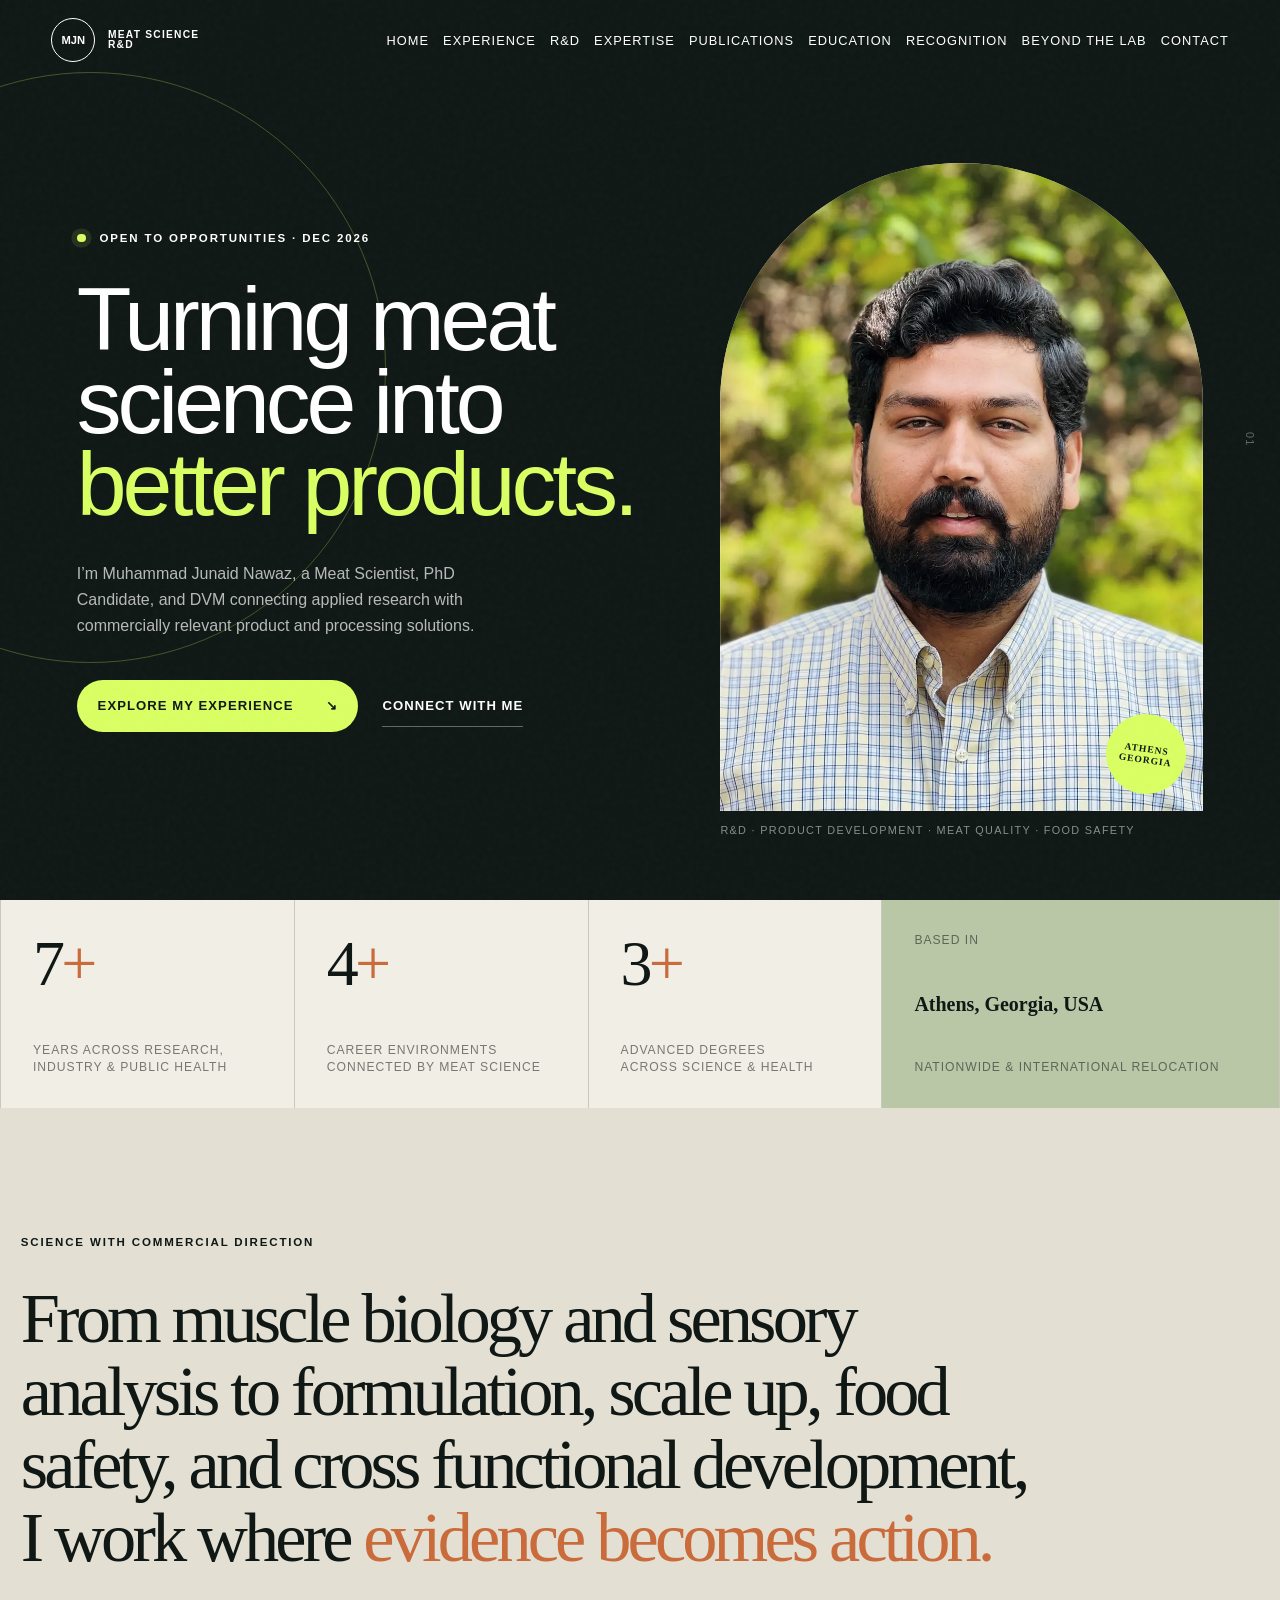
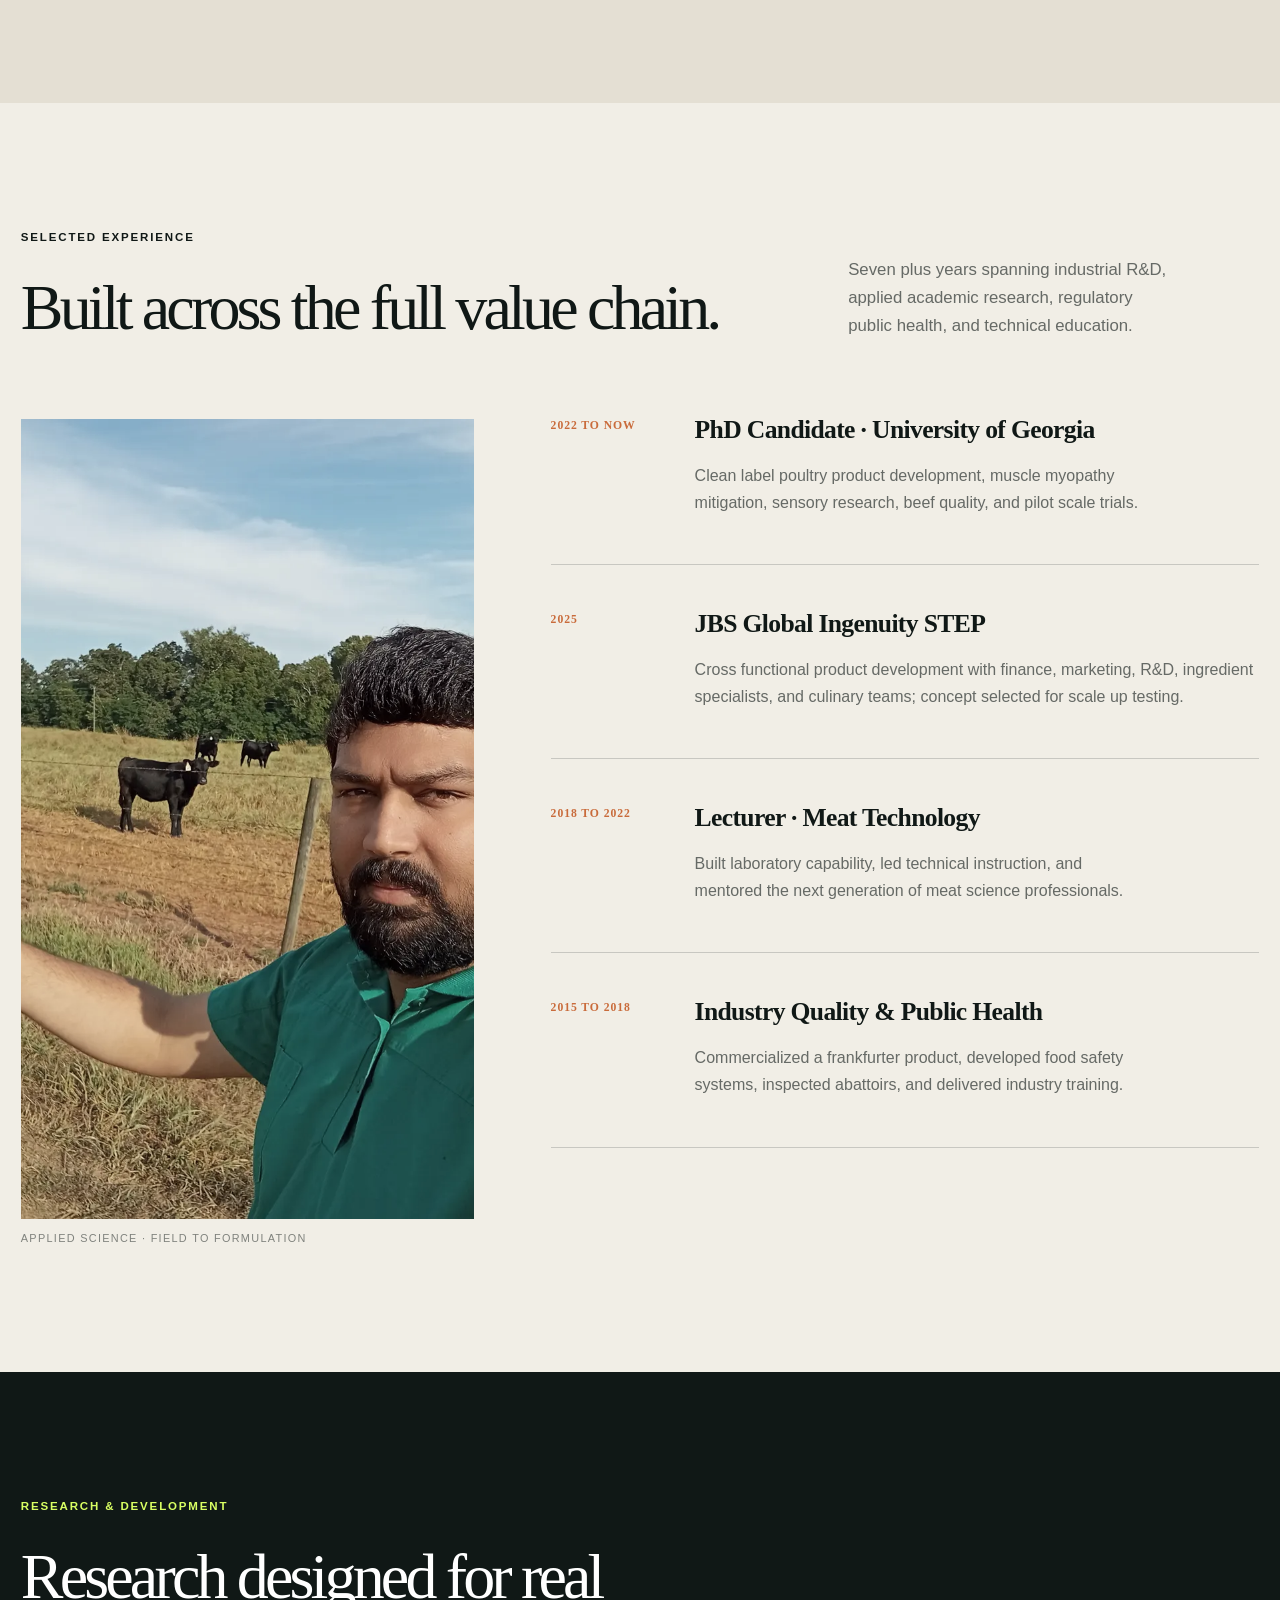
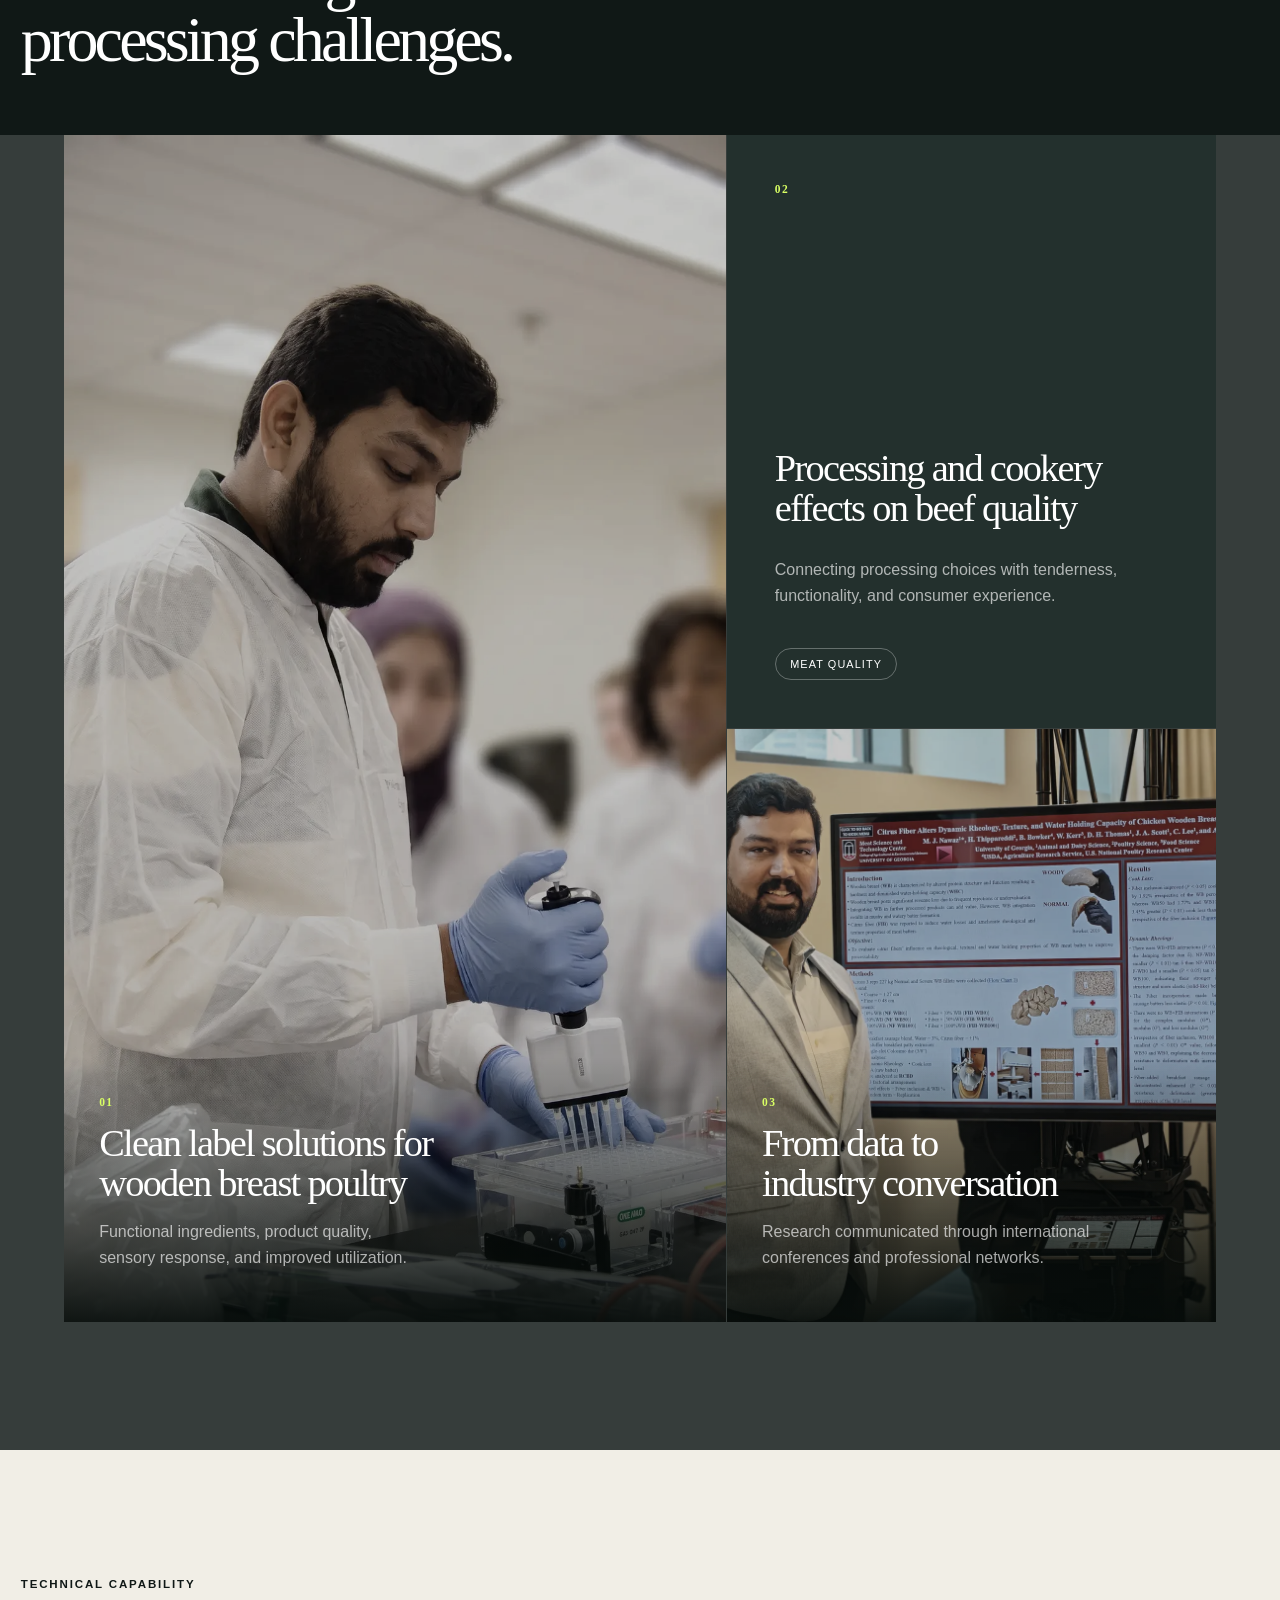
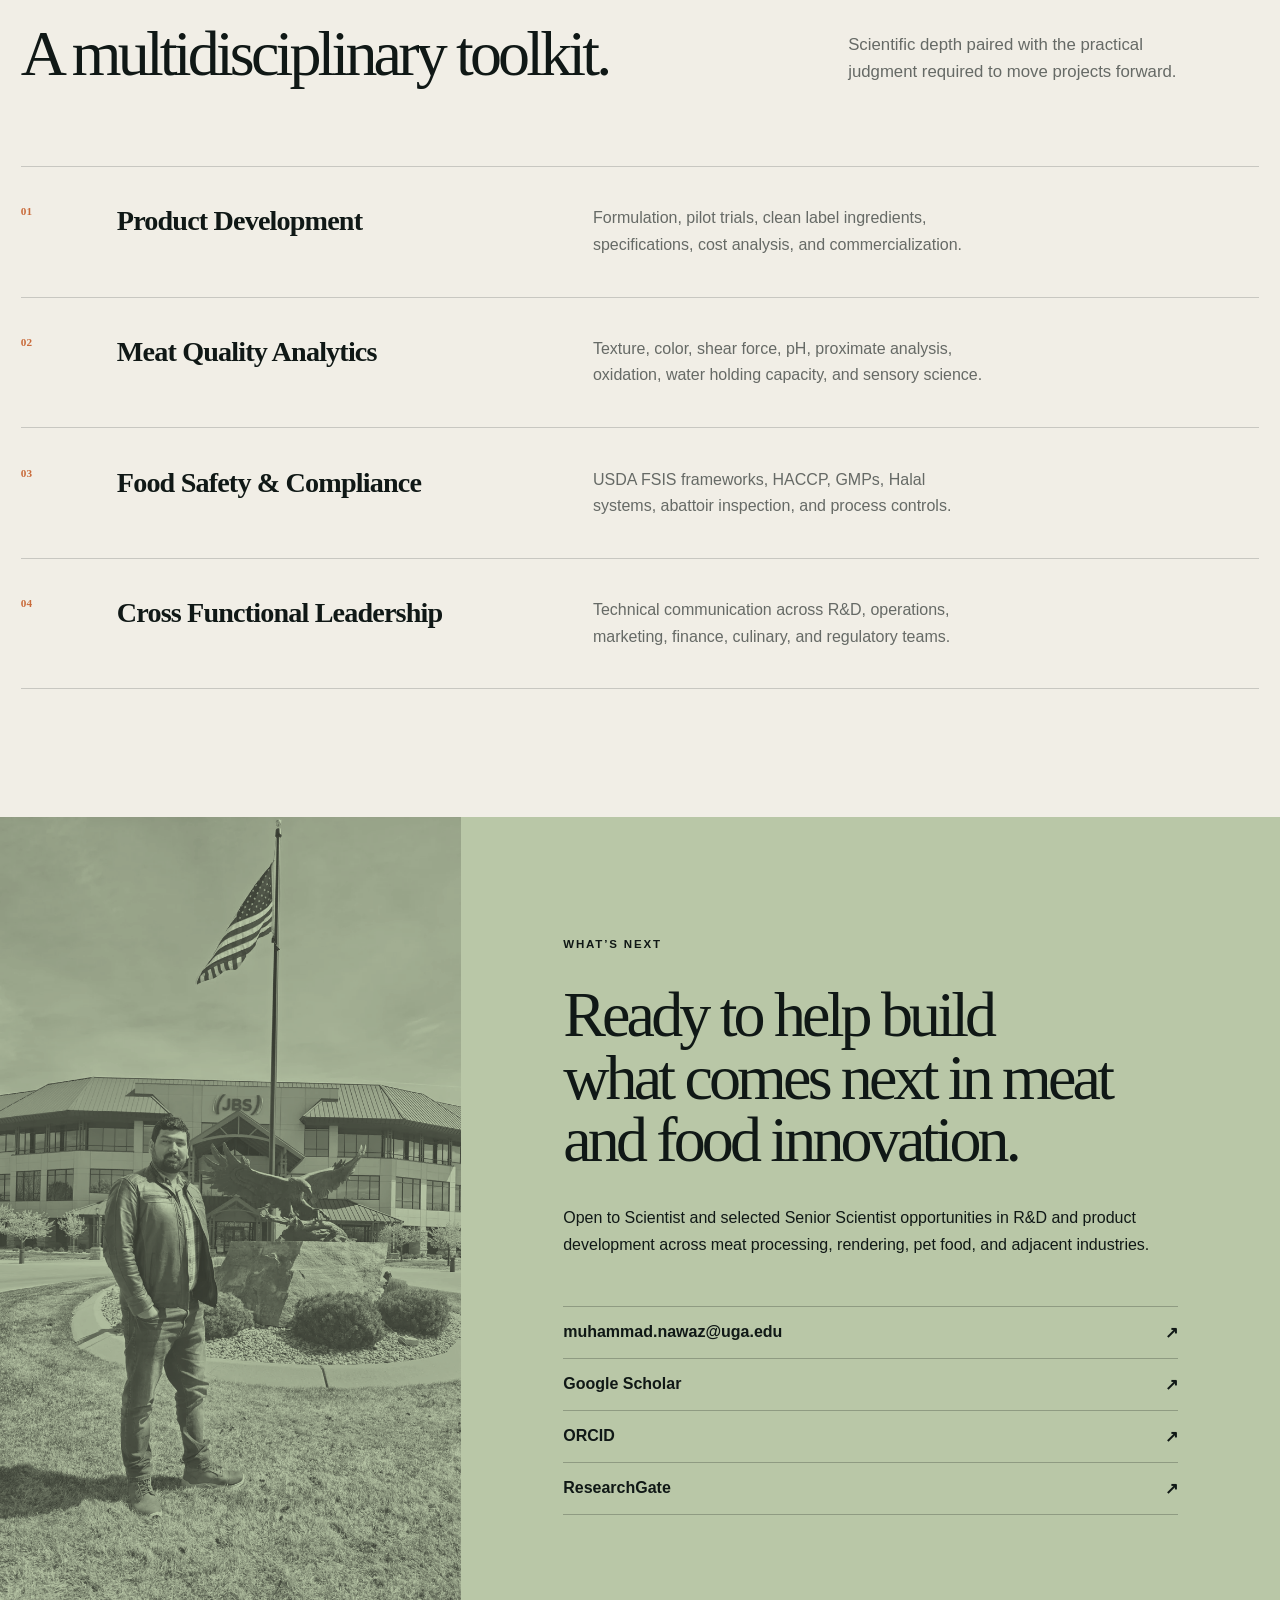
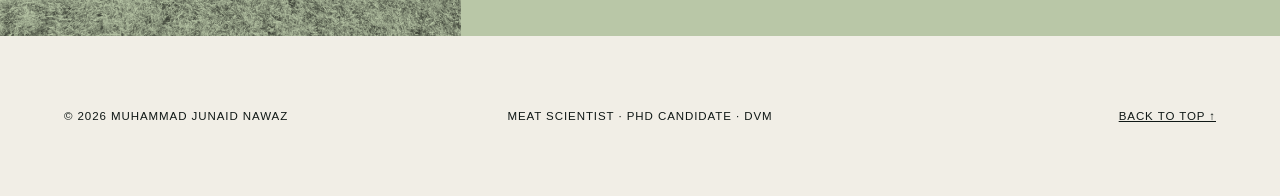
==== index.html @ 68f8ef2e "Add files via upload" ====
<!doctype html>
<html lang="en">
<head>
  <meta charset="utf-8">
  <meta name="viewport" content="width=device-width, initial-scale=1">
  <meta name="description" content="Muhammad Junaid Nawaz is a Meat Scientist, PhD Candidate, and DVM specializing in R&D, product development, meat quality, and food safety.">
  <meta name="theme-color" content="#101816">
  <title>Muhammad Junaid Nawaz | Meat Scientist</title>
  <style>
:root {
  --ink: #101816;
  --ink-soft: #23302d;
  --paper: #f1eee6;
  --paper-deep: #e4dfd3;
  --sage: #b9c7a7;
  --acid: #d9ff63;
  --copper: #c96b3b;
  --line: rgba(16, 24, 22, .18);
  --max: 1440px;
}

* { box-sizing: border-box; }
html { scroll-behavior: smooth; }
body { margin: 0; background: var(--paper); color: var(--ink); font-family: "DM Sans", sans-serif; overflow-x: hidden; }
img { display: block; max-width: 100%; }
a { color: inherit; }
button, a { -webkit-tap-highlight-color: transparent; }
::selection { background: var(--acid); color: var(--ink); }

.skip-link { position: fixed; left: 1rem; top: -5rem; z-index: 100; background: var(--acid); padding: .8rem 1rem; }
.skip-link:focus { top: 1rem; }
.noise { position: fixed; inset: 0; z-index: 20; pointer-events: none; opacity: .035; background-image: url("data:image/svg+xml,%3Csvg viewBox='0 0 180 180' xmlns='http://www.w3.org/2000/svg'%3E%3Cfilter id='n'%3E%3CfeTurbulence type='fractalNoise' baseFrequency='.9' numOctaves='4' stitchTiles='stitch'/%3E%3C/filter%3E%3Crect width='100%25' height='100%25' filter='url(%23n)' opacity='.7'/%3E%3C/svg%3E"); }

.site-header { position: fixed; inset: 0 0 auto; z-index: 30; display: flex; align-items: center; justify-content: space-between; padding: 1.15rem clamp(1.2rem, 4vw, 4.5rem); color: white; transition: background .35s, color .35s, padding .35s; }
.site-header.scrolled { background: rgba(241,238,230,.9); color: var(--ink); padding-block: .75rem; backdrop-filter: blur(16px); border-bottom: 1px solid var(--line); }
.brand { display: flex; align-items: center; gap: .8rem; text-decoration: none; }
.brand-mark { display: grid; place-items: center; width: 2.75rem; aspect-ratio: 1; border: 1px solid currentColor; border-radius: 50%; font-size: .7rem; font-weight: 600; }
.brand-copy { font: 600 .64rem/1.05 "Manrope", sans-serif; letter-spacing: .12em; text-transform: uppercase; }
.site-nav { display: flex; gap: clamp(.55rem, 1.1vw, 1.25rem); flex-wrap: wrap; justify-content: flex-end; }
.site-nav a { text-decoration: none; font-size: .8rem; letter-spacing: .08em; text-transform: uppercase; }
.site-nav a:hover { text-decoration: underline; text-underline-offset: .4em; }
.menu-button { display: none; border: 0; background: none; color: inherit; font: inherit; }

.hero { position: relative; min-height: 100svh; background: var(--ink); color: white; overflow: hidden; }
.hero::before { content: ""; position: absolute; width: 46vw; aspect-ratio: 1; left: -16vw; top: 8vh; border: 1px solid rgba(217,255,99,.26); border-radius: 50%; }
.hero-grid { width: min(100%, var(--max)); min-height: 100svh; margin: auto; display: grid; grid-template-columns: 1.08fr .92fr; align-items: center; gap: clamp(2rem, 6vw, 8rem); padding: 8rem clamp(1.2rem, 6vw, 7rem) 4rem; }
.hero-copy { position: relative; z-index: 2; }
.eyebrow, .section-kicker { margin: 0 0 2rem; font: 600 .72rem/1.2 "Manrope", sans-serif; letter-spacing: .16em; text-transform: uppercase; }
.status-dot { display: inline-block; width: .55rem; height: .55rem; margin-right: .55rem; border-radius: 50%; background: var(--acid); box-shadow: 0 0 0 .35rem rgba(217,255,99,.11); }
h1, h2, h3, p { text-wrap: balance; }
h1 { max-width: 900px; margin: 0; font: 500 clamp(3.55rem, 7vw, 7.7rem)/.92 "Manrope", sans-serif; letter-spacing: -.045em; font-kerning: normal; }
h1 em { color: var(--acid); font-style: normal; }
.hero-intro { max-width: 660px; margin: 2.2rem 0 0; color: rgba(255,255,255,.7); font-size: clamp(1rem, 1.25vw, 1.25rem); line-height: 1.65; }
.hero-actions { display: flex; align-items: center; gap: 1.5rem; margin-top: 2.5rem; }
.button { display: inline-flex; justify-content: space-between; align-items: center; gap: 2rem; text-decoration: none; font-size: .82rem; font-weight: 600; text-transform: uppercase; letter-spacing: .08em; }
.button-primary { min-width: 15rem; background: var(--acid); color: var(--ink); padding: 1.15rem 1.3rem; border-radius: 100px; transition: transform .25s, background .25s; }
.button-primary:hover { transform: translateY(-3px); background: white; }
.button-quiet { padding-block: .8rem; border-bottom: 1px solid rgba(255,255,255,.35); }
.hero-visual { position: relative; align-self: end; max-width: 590px; margin-left: auto; }
.portrait-frame { position: relative; overflow: hidden; border-radius: 18rem 18rem 0 0; background: var(--sage); }
.portrait-frame::after { content: ""; position: absolute; inset: 0; box-shadow: inset 0 0 0 1px rgba(255,255,255,.18); }
.portrait-frame img { width: 100%; height: min(72vh, 780px); object-fit: cover; object-position: center 15%; filter: saturate(.78) contrast(1.04); }
.image-stamp { position: absolute; right: 1.1rem; bottom: 1.1rem; display: grid; place-items: center; width: 5rem; aspect-ratio: 1; background: var(--acid); color: var(--ink); border-radius: 50%; font: 600 .6rem/1.2 "Manrope"; text-align: center; text-transform: uppercase; letter-spacing: .1em; transform: rotate(8deg); }
.portrait-caption { margin: .8rem 0 0; color: rgba(255,255,255,.5); font-size: .68rem; letter-spacing: .12em; text-transform: uppercase; }
.hero-index { position: absolute; right: 1.5rem; top: 48%; font-size: .68rem; letter-spacing: .1em; writing-mode: vertical-rl; color: rgba(255,255,255,.35); }

.proof { max-width: var(--max); margin: auto; display: grid; grid-template-columns: repeat(3, 1fr) 1.35fr; border-inline: 1px solid var(--line); }
.proof-item, .proof-note { min-height: 13rem; padding: 2rem; border-right: 1px solid var(--line); display: flex; flex-direction: column; justify-content: space-between; }
.proof-item strong { font: 500 clamp(3rem, 5vw, 5.5rem)/1 "Manrope"; letter-spacing: -.06em; }
.proof-item strong::after { content: "+"; color: var(--copper); }
.proof-item span, .proof-note span { color: rgba(16,24,22,.55); font-size: .76rem; line-height: 1.4; text-transform: uppercase; letter-spacing: .08em; }
.proof-note { border-right: 0; background: var(--sage); }
.proof-note strong { font: 600 1.25rem/1.2 "Manrope"; }

.section-pad { padding: clamp(5rem, 10vw, 10rem) max(1.3rem, calc((100vw - var(--max)) / 2 + 4rem)); }
.manifesto { background: var(--paper-deep); }
.manifesto-line { max-width: 1250px; margin: 0; font: 500 clamp(2.5rem, 5.5vw, 6rem)/1.04 "Manrope"; letter-spacing: -.055em; }
.manifesto-line span { color: var(--copper); }
.section-heading { display: grid; grid-template-columns: 1.3fr .7fr; gap: 4rem; align-items: end; margin-bottom: 5rem; }
.section-heading h2, .projects-intro h2 { max-width: 850px; margin: 0; font: 500 clamp(2.8rem, 5vw, 5.5rem)/.98 "Manrope"; letter-spacing: -.06em; }
.section-heading > p { max-width: 470px; margin: 0; color: rgba(16,24,22,.62); font-size: 1.05rem; line-height: 1.65; }

.experience-stage { max-width: var(--max); margin: auto; display: grid; grid-template-columns: .78fr 1.22fr; gap: clamp(2rem, 6vw, 7rem); align-items: start; }
.experience-image { position: sticky; top: 8rem; }
.experience-image img { width: 100%; aspect-ratio: .83; object-fit: cover; filter: saturate(.75); }
.image-label { display: block; margin-top: .8rem; color: rgba(16,24,22,.5); font-size: .68rem; letter-spacing: .12em; text-transform: uppercase; }
.timeline { list-style: none; margin: 0; padding: 0; }
.timeline li { display: grid; grid-template-columns: 7rem 1fr; gap: 2rem; padding: 0 0 3rem; margin-bottom: 3rem; border-bottom: 1px solid var(--line); }
.timeline-year { color: var(--copper); font: 600 .73rem "Manrope"; letter-spacing: .08em; text-transform: uppercase; }
.timeline h3 { margin: -.25rem 0 1rem; font: 600 clamp(1.35rem, 2vw, 2rem)/1.2 "Manrope"; letter-spacing: -.025em; }
.timeline p { margin: 0; color: rgba(16,24,22,.62); line-height: 1.7; }

.projects { background: var(--ink); color: white; }
.projects-intro { padding-bottom: 4rem; }
.projects-intro .section-kicker { color: var(--acid); }
.project-grid { max-width: var(--max); margin: auto; padding: 0 4rem 8rem; display: grid; grid-template-columns: 1.15fr .85fr; gap: 1px; background: rgba(255,255,255,.16); }
.project-card { position: relative; min-height: 32rem; overflow: hidden; background: var(--ink-soft); }
.project-card img { width: 100%; height: 100%; object-fit: cover; filter: saturate(.65) brightness(.78); transition: transform .8s cubic-bezier(.2,.8,.2,1), filter .5s; }
.project-card:hover img { transform: scale(1.035); filter: saturate(.9) brightness(.8); }
.project-featured { grid-row: span 2; min-height: 64rem; }
.project-overlay { position: absolute; inset: auto 0 0; padding: 2.2rem; background: linear-gradient(transparent, rgba(6,12,10,.94)); }
.project-overlay span, .project-number { color: var(--acid); font: 600 .72rem "Manrope"; letter-spacing: .12em; }
.project-overlay h3, .project-dark h3 { max-width: 520px; margin: .8rem 0; font: 500 clamp(1.8rem, 3vw, 3.2rem)/1.05 "Manrope"; letter-spacing: -.045em; }
.project-overlay p, .project-dark p { max-width: 480px; color: rgba(255,255,255,.65); line-height: 1.6; }
.project-dark { padding: 3rem; display: flex; flex-direction: column; justify-content: flex-end; }
.project-dark .project-number { margin-bottom: auto; }
.project-tag { align-self: flex-start; margin-top: 1.5rem; border: 1px solid rgba(255,255,255,.3); border-radius: 100px; padding: .55rem .9rem; font-size: .68rem; text-transform: uppercase; letter-spacing: .1em; }

.capability-list { border-top: 1px solid var(--line); }
.capability-list article { display: grid; grid-template-columns: 4rem .8fr 1.2fr; gap: 2rem; padding: 2.4rem 0; border-bottom: 1px solid var(--line); align-items: start; }
.capability-list span { color: var(--copper); font: 600 .7rem "Manrope"; }
.capability-list h3 { margin: 0; font: 600 clamp(1.3rem, 2.2vw, 2rem) "Manrope"; letter-spacing: -.03em; }
.capability-list p { max-width: 600px; margin: 0; color: rgba(16,24,22,.62); line-height: 1.65; }

.availability { min-height: 80vh; display: grid; grid-template-columns: .72fr 1.28fr; background: var(--sage); }
.availability-image { overflow: hidden; min-height: 620px; }
.availability-image img { width: 100%; height: 100%; object-fit: cover; filter: grayscale(1) contrast(1.05); mix-blend-mode: multiply; opacity: .72; }
.availability-copy { padding: clamp(4rem, 8vw, 9rem); align-self: center; }
.availability-copy h2 { max-width: 850px; margin: 0; font: 500 clamp(2.7rem, 5vw, 5.7rem)/.98 "Manrope"; letter-spacing: -.06em; }
.availability-copy > p:not(.section-kicker) { max-width: 680px; margin: 2rem 0 3rem; line-height: 1.7; }
.contact-links { display: grid; border-top: 1px solid rgba(16,24,22,.25); }
.contact-links a { display: flex; justify-content: space-between; padding: 1rem 0; border-bottom: 1px solid rgba(16,24,22,.25); text-decoration: none; font-weight: 600; }
.contact-links a:hover { color: #526132; }

.site-footer { max-width: var(--max); margin: auto; min-height: 10rem; display: grid; grid-template-columns: repeat(3, 1fr); align-items: center; padding: 2rem 4rem; font-size: .72rem; text-transform: uppercase; letter-spacing: .08em; }
.site-footer p:nth-child(2) { text-align: center; }
.site-footer a { text-align: right; }

[data-reveal] { opacity: 0; transform: translateY(28px); transition: opacity .8s ease, transform .8s cubic-bezier(.2,.8,.2,1); }
[data-reveal].visible { opacity: 1; transform: none; }

@media (max-width: 900px) {
  .site-header { color: white; }
  .site-header.scrolled { color: var(--ink); }
  .menu-button { display: flex; gap: .6rem; align-items: center; text-transform: uppercase; font-size: .7rem; letter-spacing: .1em; cursor: pointer; }
  .menu-lines, .menu-lines::before { display: block; width: 1.25rem; height: 1px; background: currentColor; content: ""; transition: transform .25s; }
  .menu-lines::before { transform: translateY(-5px); }
  .menu-button[aria-expanded="true"] .menu-lines { transform: rotate(45deg); }
  .menu-button[aria-expanded="true"] .menu-lines::before { transform: rotate(-90deg); }
  .site-nav { position: absolute; top: 100%; left: 0; right: 0; display: none; flex-direction: column; gap: 0; background: var(--paper); color: var(--ink); padding: 1rem 1.3rem 1.5rem; border-bottom: 1px solid var(--line); }
  .site-nav.open { display: flex; }
  .site-nav a { padding: .9rem 0; border-bottom: 1px solid var(--line); }
  .hero-grid { grid-template-columns: 1fr; padding-top: 9rem; }
  .hero-visual { width: min(88%, 520px); margin: 1rem 0 0 auto; }
  .portrait-frame img { height: 55vh; min-height: 430px; }
  .proof { grid-template-columns: repeat(2, 1fr); }
  .proof-item:nth-child(2) { border-right: 0; }
  .proof-note { grid-column: span 2; }
  .section-heading { grid-template-columns: 1fr; gap: 2rem; }
  .experience-stage { grid-template-columns: 1fr; }
  .experience-image { position: relative; top: 0; }
  .experience-image img { aspect-ratio: 16/10; }
  .project-grid { grid-template-columns: 1fr; padding-inline: 1.3rem; }
  .project-featured { min-height: 40rem; grid-row: auto; }
  .project-card { min-height: 30rem; }
  .availability { grid-template-columns: 1fr; }
  .availability-image { min-height: 45vh; max-height: 600px; }
}

@media (max-width: 600px) {
  h1 { font-size: clamp(3.2rem, 16vw, 5rem); line-height: .96; letter-spacing: -.025em; }
  .hero-actions { align-items: stretch; flex-direction: column; }
  .button-primary { min-width: 0; }
  .button-quiet { align-self: flex-start; }
  .proof { grid-template-columns: 1fr; }
  .proof-item { min-height: 10rem; border-right: 0; border-bottom: 1px solid var(--line); }
  .proof-note { grid-column: auto; min-height: 12rem; }
  .section-pad { padding-inline: 1.3rem; }
  .timeline li { grid-template-columns: 1fr; gap: 1rem; }
  .project-grid { padding-bottom: 5rem; }
  .capability-list article { grid-template-columns: 2.5rem 1fr; }
  .capability-list p { grid-column: 2; }
  .availability-copy { padding-inline: 1.3rem; }
  .contact-links a { font-size: .83rem; }
  .site-footer { grid-template-columns: 1fr; gap: 1rem; padding-inline: 1.3rem; }
  .site-footer p:nth-child(2), .site-footer a { text-align: left; }
}

@media (prefers-reduced-motion: reduce) {
  html { scroll-behavior: auto; }
  *, *::before, *::after { animation-duration: .01ms !important; transition-duration: .01ms !important; }
  [data-reveal] { opacity: 1; transform: none; }
}

/* Experience page */
.light-header { color: var(--ink); }
.experience-hero { position: relative; min-height: 100svh; padding: 9rem max(1.3rem, calc((100vw - var(--max)) / 2 + 4rem)) 4rem; display: grid; grid-template-columns: 1.04fr .96fr; gap: clamp(2rem, 6vw, 7rem); align-items: center; overflow: hidden; background: var(--paper); }
.experience-hero::before { content: ""; position: absolute; left: 0; bottom: 0; width: 42%; height: 1px; background: var(--copper); }
.experience-hero-copy { position: relative; z-index: 2; }
.experience-hero-copy h1 { color: var(--ink); }
.experience-hero-copy h1 em { color: var(--copper); }
.experience-hero-copy > p:last-child { max-width: 650px; margin: 2.2rem 0 0; color: rgba(16,24,22,.64); font-size: clamp(1rem,1.3vw,1.25rem); line-height: 1.7; }
.experience-hero-image { position: relative; align-self: end; }
.experience-hero-image::before { content: ""; position: absolute; inset: -1.2rem 1.2rem 1.2rem -1.2rem; border: 1px solid rgba(16,24,22,.22); }
.experience-hero-image img { position: relative; width: 100%; height: min(70vh,760px); object-fit: cover; object-position: center; filter: saturate(.72) contrast(1.04); }
.experience-hero-image span { position: absolute; left: 1.5rem; bottom: 1.5rem; z-index: 2; padding: .7rem .9rem; background: var(--acid); color: var(--ink); font: 600 .63rem "Manrope"; letter-spacing: .1em; text-transform: uppercase; }
.experience-hero-index { position: absolute; right: 1.3rem; top: 48%; color: rgba(16,24,22,.4); font-size: .65rem; letter-spacing: .15em; text-transform: uppercase; writing-mode: vertical-rl; }
.career-summary { max-width: var(--max); margin: auto; display: grid; grid-template-columns: repeat(3,1fr) 1.4fr; border-inline: 1px solid var(--line); border-bottom: 1px solid var(--line); }
.career-summary > div, .career-summary > p { min-height: 13rem; margin: 0; padding: 2rem; display: flex; flex-direction: column; justify-content: space-between; border-right: 1px solid var(--line); }
.career-summary strong { font: 500 clamp(3rem,5vw,5.5rem)/1 "Manrope"; letter-spacing: -.05em; }
.career-summary span { max-width: 12rem; color: rgba(16,24,22,.55); font-size: .72rem; line-height: 1.4; letter-spacing: .08em; text-transform: uppercase; }
.career-summary > p { border: 0; background: var(--ink); color: white; font: 500 clamp(1.2rem,1.8vw,1.8rem)/1.35 "Manrope"; }
.career-intro { background: var(--paper-deep); }
.career-intro-grid { display: grid; grid-template-columns: 1.25fr .75fr; gap: 5rem; align-items: end; }
.career-intro h2 { max-width: 900px; margin: 0; font: 500 clamp(3rem,5.5vw,6rem)/1 "Manrope"; letter-spacing: -.055em; }
.career-intro-grid > p { max-width: 540px; margin: 0; color: rgba(16,24,22,.65); font-size: 1.08rem; line-height: 1.75; }

.role { position: relative; max-width: var(--max); margin: auto; min-height: 100vh; padding: clamp(5rem,9vw,9rem) 4rem; display: grid; grid-template-columns: .72fr 1.28fr; grid-template-areas: "heading heading" "media story"; gap: 4rem clamp(3rem,7vw,8rem); border-inline: 1px solid var(--line); border-bottom: 1px solid var(--line); overflow: hidden; }
.role-number { position: absolute; right: 2rem; top: 2rem; color: rgba(16,24,22,.12); font: 500 clamp(6rem,14vw,13rem)/1 "Manrope"; letter-spacing: -.08em; }
.role-heading { grid-area: heading; position: relative; z-index: 2; max-width: 1000px; }
.role-period { margin: 0 0 1rem; color: var(--copper); font: 600 .7rem "Manrope"; letter-spacing: .12em; text-transform: uppercase; }
.role-heading h2 { margin: 0; font: 500 clamp(3rem,6.2vw,7rem)/.95 "Manrope"; letter-spacing: -.065em; }
.role-place { margin: 1.3rem 0 0; color: rgba(16,24,22,.55); font-size: .77rem; letter-spacing: .08em; text-transform: uppercase; }
.role-media { grid-area: media; position: relative; align-self: start; }
.role-media img { width: 100%; max-height: 720px; aspect-ratio: .76; object-fit: cover; filter: saturate(.72); }
.role-media span { display: block; margin-top: .8rem; color: rgba(16,24,22,.48); font-size: .65rem; letter-spacing: .11em; text-transform: uppercase; }
.role-story { grid-area: story; align-self: center; }
.role-lead { margin: 0 0 3.5rem; font: 500 clamp(1.9rem,3.5vw,3.7rem)/1.12 "Manrope"; letter-spacing: -.04em; }
.role-details { border-top: 1px solid var(--line); }
.role-details article { display: grid; grid-template-columns: 8rem 1fr; gap: 2rem; padding: 1.4rem 0; border-bottom: 1px solid var(--line); }
.role-details span { color: var(--copper); font: 600 .68rem "Manrope"; letter-spacing: .1em; text-transform: uppercase; }
.role-details p { margin: 0; color: rgba(16,24,22,.64); line-height: 1.65; }

.role-jbs { background: var(--ink); color: white; border-color: rgba(255,255,255,.15); }
.role-jbs .role-number { color: rgba(255,255,255,.08); }
.role-jbs .role-period { color: var(--acid); }
.role-jbs .role-place, .role-jbs .role-media span { color: rgba(255,255,255,.48); }
.role-jbs .role-media img { filter: saturate(.65) contrast(1.05); }
.team-orbit { display: flex; flex-wrap: wrap; gap: .7rem; margin: 2rem 0; }
.team-orbit span { padding: .7rem 1rem; border: 1px solid rgba(255,255,255,.25); border-radius: 100px; color: rgba(255,255,255,.75); font-size: .7rem; letter-spacing: .08em; text-transform: uppercase; }
.role-jbs blockquote { margin: 2.5rem 0 0; padding: 1.6rem 0 1.6rem 1.6rem; border-left: 3px solid var(--acid); color: var(--acid); font: 500 clamp(1.3rem,2.2vw,2rem)/1.4 "Manrope"; }

.role-teaching { grid-template-areas: "heading heading" "statement statement" "cards cards"; background: var(--sage); }
.teaching-statement { grid-area: statement; max-width: 1100px; }
.teaching-statement p { margin: 0; font: 500 clamp(2.6rem,5.2vw,5.5rem)/1.02 "Manrope"; letter-spacing: -.055em; }
.teaching-grid { grid-area: cards; display: grid; grid-template-columns: repeat(3,1fr); border-top: 1px solid rgba(16,24,22,.24); }
.teaching-grid article { padding: 2rem; border-right: 1px solid rgba(16,24,22,.24); }
.teaching-grid article:last-child { border: 0; }
.teaching-grid strong { color: var(--copper); font: 600 .7rem "Manrope"; }
.teaching-grid h3 { margin: 3rem 0 1rem; font: 600 1.4rem "Manrope"; }
.teaching-grid p { margin: 0; color: rgba(16,24,22,.62); line-height: 1.65; }

.wide-media img { aspect-ratio: 1.25; max-height: 600px; object-position: center; }
.role-industry { background: var(--paper-deep); }
.industry-case { margin: 2rem 0; padding: 2rem; background: var(--ink); color: white; }
.industry-case .section-kicker { color: var(--acid); margin-bottom: 1.5rem; }
.industry-case h3 { margin: 0 0 2rem; font: 500 clamp(1.7rem,3vw,3rem)/1.12 "Manrope"; letter-spacing: -.035em; }
.industry-case div { display: flex; flex-wrap: wrap; gap: .6rem; }
.industry-case div span { padding: .5rem .8rem; border: 1px solid rgba(255,255,255,.25); border-radius: 100px; color: rgba(255,255,255,.7); font-size: .65rem; text-transform: uppercase; letter-spacing: .08em; }
.role-industry .role-story > p:last-child { color: rgba(16,24,22,.64); line-height: 1.7; }

.experience-close { min-height: 78vh; padding: clamp(5rem,10vw,10rem) max(1.3rem,calc((100vw - var(--max)) / 2 + 4rem)); display: grid; grid-template-columns: 1.25fr .75fr; gap: 5rem; align-items: center; background: var(--copper); color: white; }
.experience-close h2 { max-width: 900px; margin: 0; font: 500 clamp(3rem,5.5vw,6rem)/1 "Manrope"; letter-spacing: -.055em; }
.experience-close-actions { display: flex; flex-direction: column; align-items: flex-start; gap: 2rem; }
.experience-close .button-primary { background: var(--acid); color: var(--ink); }
.experience-close-actions > a:last-child { color: white; text-decoration: none; padding-bottom: .5rem; border-bottom: 1px solid rgba(255,255,255,.5); font-weight: 600; text-transform: uppercase; letter-spacing: .08em; font-size: .78rem; }

@media (max-width: 900px) {
  .experience-hero { grid-template-columns: 1fr; padding-top: 9rem; }
  .experience-hero-image { width: min(90%,650px); margin-left: auto; }
  .experience-hero-image img { height: 55vh; min-height: 430px; }
  .career-summary { grid-template-columns: repeat(2,1fr); }
  .career-summary > div:nth-child(2) { border-right: 0; }
  .career-summary > p { grid-column: span 2; }
  .career-intro-grid { grid-template-columns: 1fr; gap: 2rem; }
  .role { grid-template-columns: 1fr; grid-template-areas: "heading" "media" "story"; padding-inline: 1.3rem; }
  .role-media { width: min(82%,620px); }
  .role-media img { max-height: none; }
  .role-teaching { grid-template-areas: "heading" "statement" "cards"; }
  .teaching-grid { grid-template-columns: 1fr; }
  .teaching-grid article { border-right: 0; border-bottom: 1px solid rgba(16,24,22,.24); padding-inline: 0; }
  .experience-close { grid-template-columns: 1fr; gap: 3rem; }
}

@media (max-width: 600px) {
  .experience-hero-copy h1 { font-size: clamp(3rem,15vw,4.8rem); }
  .career-summary { grid-template-columns: 1fr; }
  .career-summary > div { min-height: 10rem; border-right: 0; border-bottom: 1px solid var(--line); }
  .career-summary > p { grid-column: auto; min-height: 12rem; }
  .role-heading h2 { font-size: clamp(2.8rem,14vw,4.5rem); letter-spacing: -.04em; }
  .role-number { top: 1rem; right: 1rem; }
  .role-media { width: 100%; }
  .role-details article { grid-template-columns: 1fr; gap: .7rem; }
  .experience-close { padding-inline: 1.3rem; }
}

  </style>

</head>
<body>
  <a class="skip-link" href="#main">Skip to content</a>
  <div class="noise" aria-hidden="true"></div>

  <header class="site-header" data-header>
    <a class="brand" href="#top" aria-label="Muhammad Junaid Nawaz, home">
      <span class="brand-mark">MJN</span>
      <span class="brand-copy">Meat Science<br>R&amp;D</span>
    </a>
    <button class="menu-button" type="button" aria-expanded="false" aria-controls="site-nav" data-menu>
      <span>Menu</span><span class="menu-lines" aria-hidden="true"></span>
    </button>
    <nav id="site-nav" class="site-nav" aria-label="Primary navigation">
      <a href="index.html" aria-current="page">Home</a><a href="experience.html">Experience</a><a href="projects.html">R&amp;D</a><a href="expertise.html">Expertise</a><a href="publications.html">Publications</a><a href="education.html">Education</a><a href="recognition.html">Recognition</a><a href="beyond-lab.html">Beyond the Lab</a><a href="contact.html">Contact</a>
    </nav>
  </header>

  <main id="main">
    <section class="hero" id="top">
      <div class="hero-grid">
        <div class="hero-copy" data-reveal>
          <p class="eyebrow"><span class="status-dot"></span> Open to opportunities · Dec 2026</p>
          <h1>Turning meat science into <em>better products.</em></h1>
          <p class="hero-intro">I’m Muhammad Junaid Nawaz, a Meat Scientist, PhD Candidate, and DVM connecting applied research with commercially relevant product and processing solutions.</p>
          <div class="hero-actions">
            <a class="button button-primary" href="#experience">Explore my experience <span aria-hidden="true">↘</span></a>
            <a class="button button-quiet" href="#contact">Connect with me</a>
          </div>
        </div>

        <div class="hero-visual" data-reveal>
          <div class="portrait-frame">
            <img src="[data-uri]" alt="Muhammad Junaid Nawaz" width="980" height="1080" fetchpriority="high">
            <div class="image-stamp" aria-hidden="true">Athens<br>Georgia</div>
          </div>
          <p class="portrait-caption">R&amp;D · Product Development · Meat Quality · Food Safety</p>
        </div>
      </div>
      <div class="hero-index" aria-hidden="true">01</div>
    </section>

    <section class="proof" aria-label="Career highlights">
      <div class="proof-item" data-reveal><strong data-count="7">0</strong><span>Years across research,<br>industry &amp; public health</span></div>
      <div class="proof-item" data-reveal><strong data-count="4">0</strong><span>Career environments<br>connected by meat science</span></div>
      <div class="proof-item" data-reveal><strong data-count="3">0</strong><span>Advanced degrees<br>across science &amp; health</span></div>
      <div class="proof-note" data-reveal><span>Based in</span><strong>Athens, Georgia, USA</strong><span>Nationwide &amp; international relocation</span></div>
    </section>

    <section class="manifesto section-pad">
      <p class="section-kicker" data-reveal>Science with commercial direction</p>
      <p class="manifesto-line" data-reveal>From muscle biology and sensory analysis to formulation, scale up, food safety, and cross functional development, I work where <span>evidence becomes action.</span></p>
    </section>

    <section class="experience section-pad" id="experience">
      <div class="section-heading" data-reveal>
        <div><p class="section-kicker">Selected experience</p><h2>Built across the full value chain.</h2></div>
        <p>Seven plus years spanning industrial R&amp;D, applied academic research, regulatory public health, and technical education.</p>
      </div>

      <div class="experience-stage">
        <div class="experience-image" data-reveal>
          <img src="[data-uri]" alt="Muhammad Junaid Nawaz conducting livestock fieldwork" width="1200" height="800" loading="lazy">
          <span class="image-label">Applied science · Field to formulation</span>
        </div>
        <ol class="timeline">
          <li data-reveal>
            <span class="timeline-year">2022 to Now</span>
            <div><h3>PhD Candidate · University of Georgia</h3><p>Clean label poultry product development, muscle myopathy mitigation, sensory research, beef quality, and pilot scale trials.</p></div>
          </li>
          <li data-reveal>
            <span class="timeline-year">2025</span>
            <div><h3>JBS Global Ingenuity STEP</h3><p>Cross functional product development with finance, marketing, R&amp;D, ingredient specialists, and culinary teams; concept selected for scale up testing.</p></div>
          </li>
          <li data-reveal>
            <span class="timeline-year">2018 to 2022</span>
            <div><h3>Lecturer · Meat Technology</h3><p>Built laboratory capability, led technical instruction, and mentored the next generation of meat science professionals.</p></div>
          </li>
          <li data-reveal>
            <span class="timeline-year">2015 to 2018</span>
            <div><h3>Industry Quality &amp; Public Health</h3><p>Commercialized a frankfurter product, developed food safety systems, inspected abattoirs, and delivered industry training.</p></div>
          </li>
        </ol>
      </div>
    </section>

    <section class="projects" id="projects">
      <div class="projects-intro section-pad" data-reveal>
        <p class="section-kicker">Research &amp; development</p>
        <h2>Research designed for real processing challenges.</h2>
      </div>
      <div class="project-grid">
        <article class="project-card project-featured" data-reveal>
          <img src="[data-uri]" alt="Muhammad Junaid Nawaz conducting laboratory research" width="1000" height="1250" loading="lazy">
          <div class="project-overlay"><span>01</span><h3>Clean label solutions for wooden breast poultry</h3><p>Functional ingredients, product quality, sensory response, and improved utilization.</p></div>
        </article>
        <article class="project-card project-dark" data-reveal>
          <div class="project-number">02</div><h3>Processing and cookery effects on beef quality</h3><p>Connecting processing choices with tenderness, functionality, and consumer experience.</p><span class="project-tag">Meat quality</span>
        </article>
        <article class="project-card" data-reveal>
          <img src="[data-uri]" alt="Muhammad Junaid Nawaz presenting meat science research" width="1200" height="800" loading="lazy">
          <div class="project-overlay"><span>03</span><h3>From data to industry conversation</h3><p>Research communicated through international conferences and professional networks.</p></div>
        </article>
      </div>
    </section>

    <section class="expertise section-pad" id="expertise">
      <div class="section-heading" data-reveal>
        <div><p class="section-kicker">Technical capability</p><h2>A multidisciplinary toolkit.</h2></div>
        <p>Scientific depth paired with the practical judgment required to move projects forward.</p>
      </div>
      <div class="capability-list">
        <article data-reveal><span>01</span><h3>Product Development</h3><p>Formulation, pilot trials, clean label ingredients, specifications, cost analysis, and commercialization.</p></article>
        <article data-reveal><span>02</span><h3>Meat Quality Analytics</h3><p>Texture, color, shear force, pH, proximate analysis, oxidation, water holding capacity, and sensory science.</p></article>
        <article data-reveal><span>03</span><h3>Food Safety &amp; Compliance</h3><p>USDA FSIS frameworks, HACCP, GMPs, Halal systems, abattoir inspection, and process controls.</p></article>
        <article data-reveal><span>04</span><h3>Cross Functional Leadership</h3><p>Technical communication across R&amp;D, operations, marketing, finance, culinary, and regulatory teams.</p></article>
      </div>
    </section>

    <section class="availability" id="contact">
      <div class="availability-image" aria-hidden="true"><img src="[data-uri]" alt="" width="900" height="1200" loading="lazy"></div>
      <div class="availability-copy" data-reveal>
        <p class="section-kicker">What’s next</p>
        <h2>Ready to help build what comes next in meat and food innovation.</h2>
        <p>Open to Scientist and selected Senior Scientist opportunities in R&amp;D and product development across meat processing, rendering, pet food, and adjacent industries.</p>
        <div class="contact-links">
          <a href="mailto:muhammad.nawaz@uga.edu">muhammad.nawaz@uga.edu <span aria-hidden="true">↗</span></a>
          <a href="https://scholar.google.com/citations?user=MrJzD8oAAAAJ&amp;hl=en" rel="noopener noreferrer">Google Scholar <span aria-hidden="true">↗</span></a>
          <a href="https://orcid.org/0009-0004-5147-4932" rel="noopener noreferrer">ORCID <span aria-hidden="true">↗</span></a>
          <a href="https://www.researchgate.net/profile/Muhammad-Nawaz-156" rel="noopener noreferrer">ResearchGate <span aria-hidden="true">↗</span></a>
        </div>
      </div>
    </section>
  </main>

  <footer class="site-footer">
    <p>© <span data-year></span> Muhammad Junaid Nawaz</p>
    <p>Meat Scientist · PhD Candidate · DVM</p>
    <a href="#top">Back to top ↑</a>
  </footer>
  <script>
const header = document.querySelector('[data-header]');
const menuButton = document.querySelector('[data-menu]');
const nav = document.querySelector('#site-nav');

const updateHeader = () => header.classList.toggle('scrolled', window.scrollY > 48);
updateHeader();
window.addEventListener('scroll', updateHeader, { passive: true });

menuButton.addEventListener('click', () => {
  const open = menuButton.getAttribute('aria-expanded') === 'true';
  menuButton.setAttribute('aria-expanded', String(!open));
  nav.classList.toggle('open', !open);
});

nav.querySelectorAll('a').forEach((link) => link.addEventListener('click', () => {
  menuButton.setAttribute('aria-expanded', 'false');
  nav.classList.remove('open');
}));

const reducedMotion = window.matchMedia('(prefers-reduced-motion: reduce)').matches;
const revealObserver = new IntersectionObserver((entries) => {
  entries.forEach((entry) => {
    if (!entry.isIntersecting) return;
    entry.target.classList.add('visible');
    revealObserver.unobserve(entry.target);
  });
}, { threshold: 0.12, rootMargin: '0px 0px -40px' });

document.querySelectorAll('[data-reveal]').forEach((item) => revealObserver.observe(item));

const countObserver = new IntersectionObserver((entries) => {
  entries.forEach((entry) => {
    if (!entry.isIntersecting) return;
    const target = Number(entry.target.dataset.count);
    if (reducedMotion) {
      entry.target.textContent = target;
    } else {
      const start = performance.now();
      const tick = (now) => {
        const progress = Math.min((now - start) / 900, 1);
        entry.target.textContent = Math.round(target * (1 - Math.pow(1 - progress, 3)));
        if (progress < 1) requestAnimationFrame(tick);
      };
      requestAnimationFrame(tick);
    }
    countObserver.unobserve(entry.target);
  });
}, { threshold: 0.65 });

document.querySelectorAll('[data-count]').forEach((item) => countObserver.observe(item));
document.querySelector('[data-year]').textContent = new Date().getFullYear();

  </script>
</body>
</html>
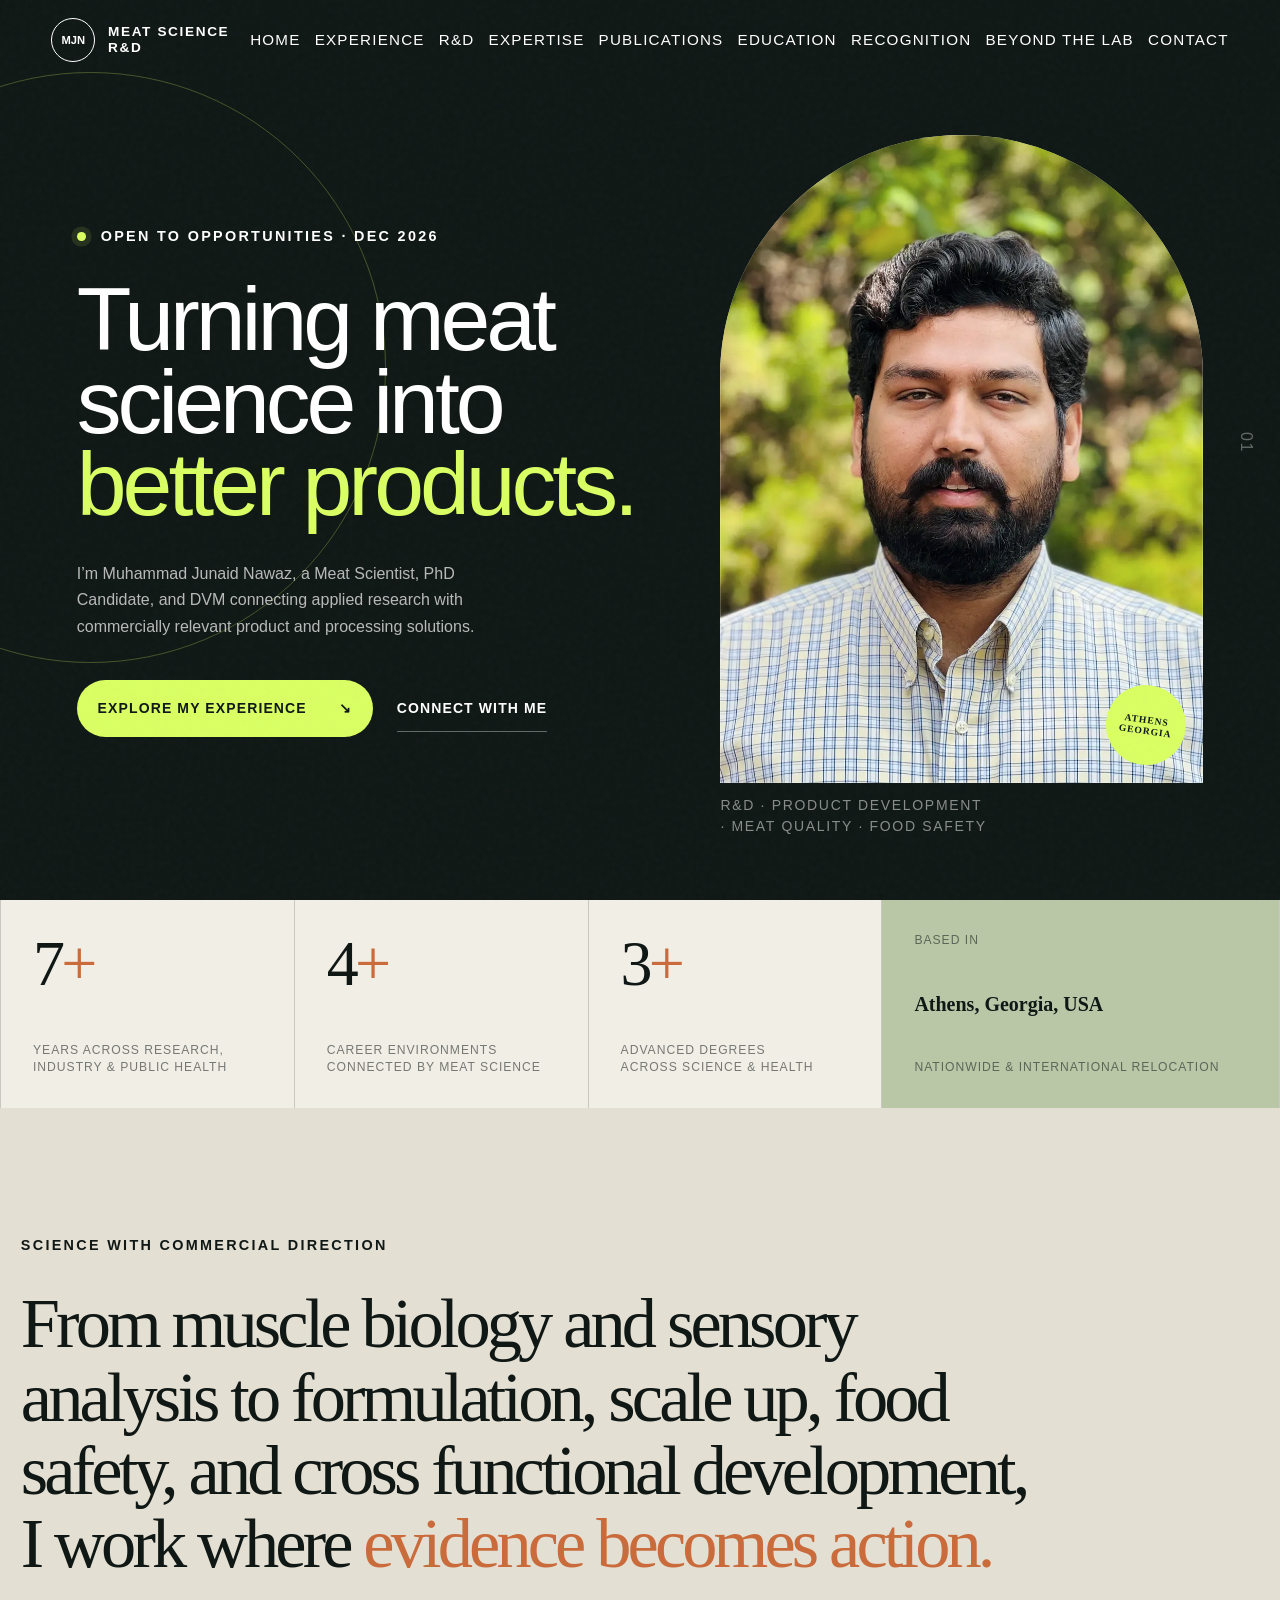
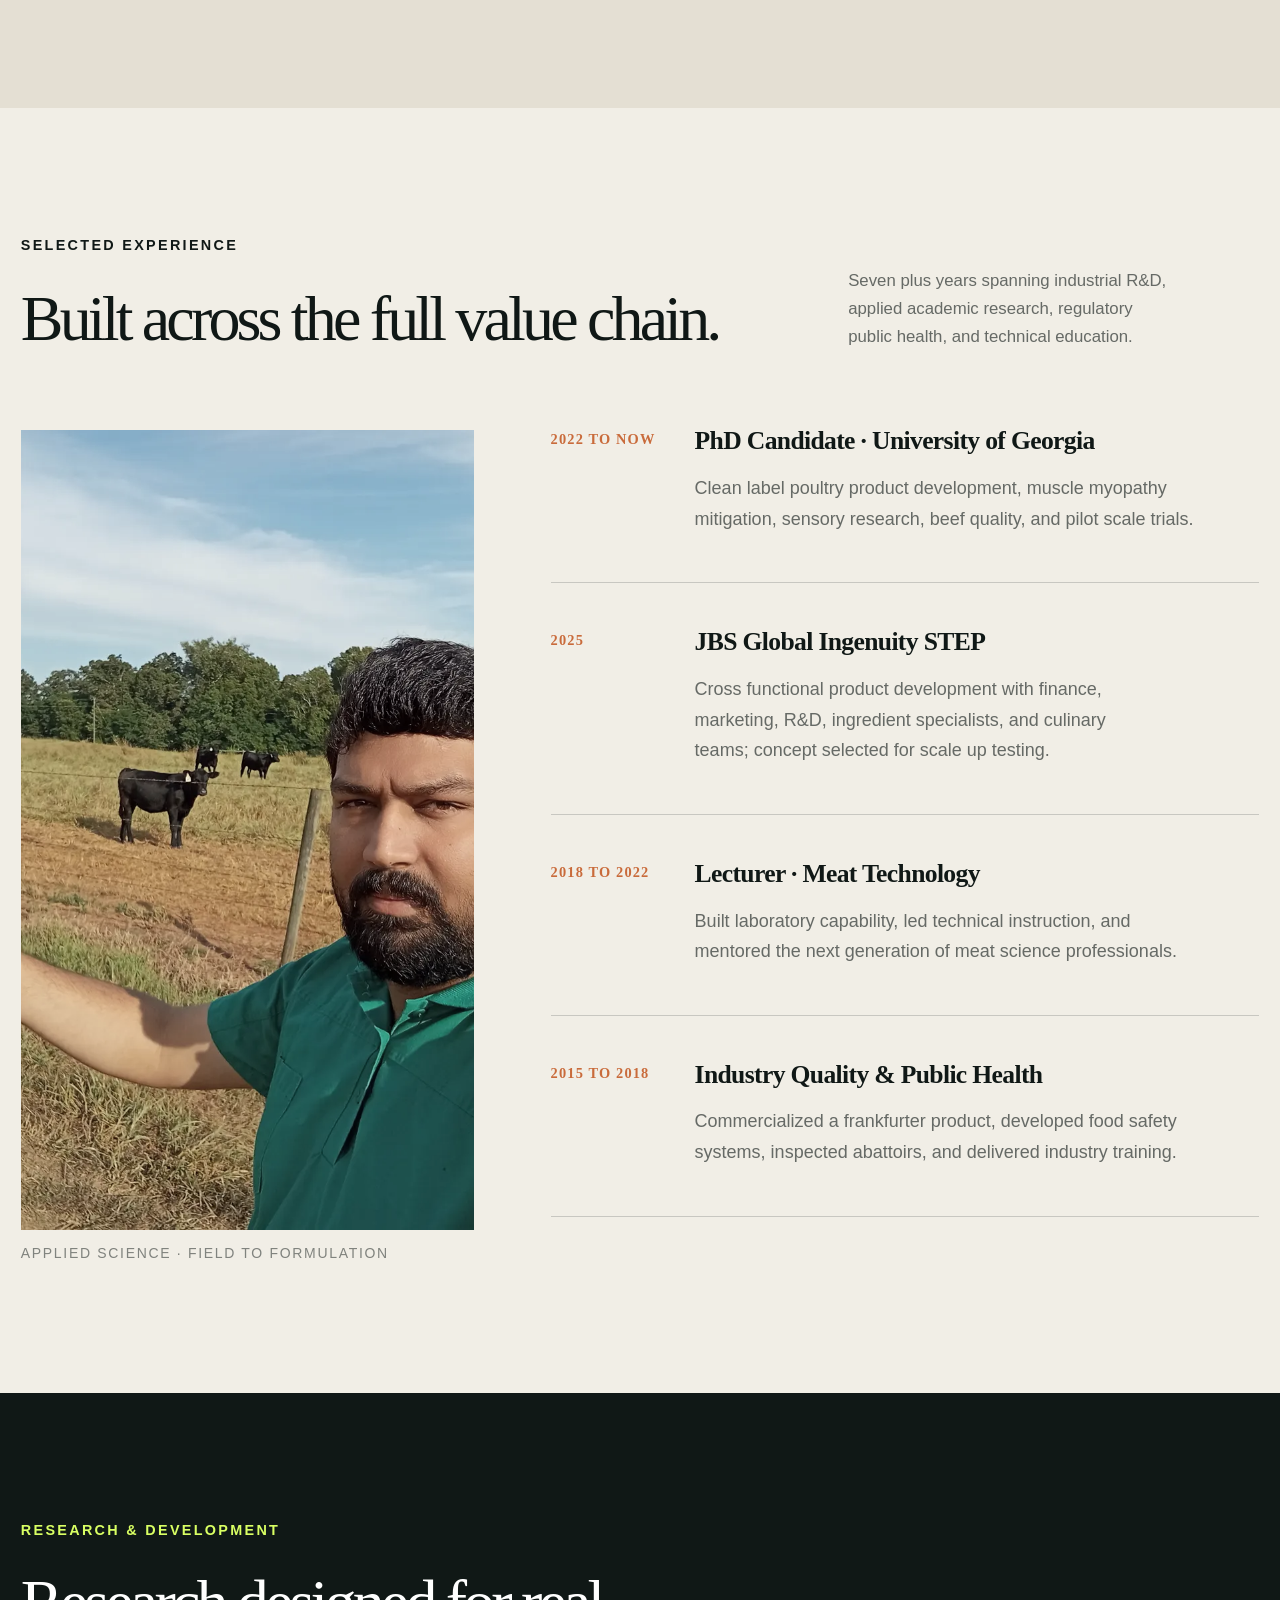
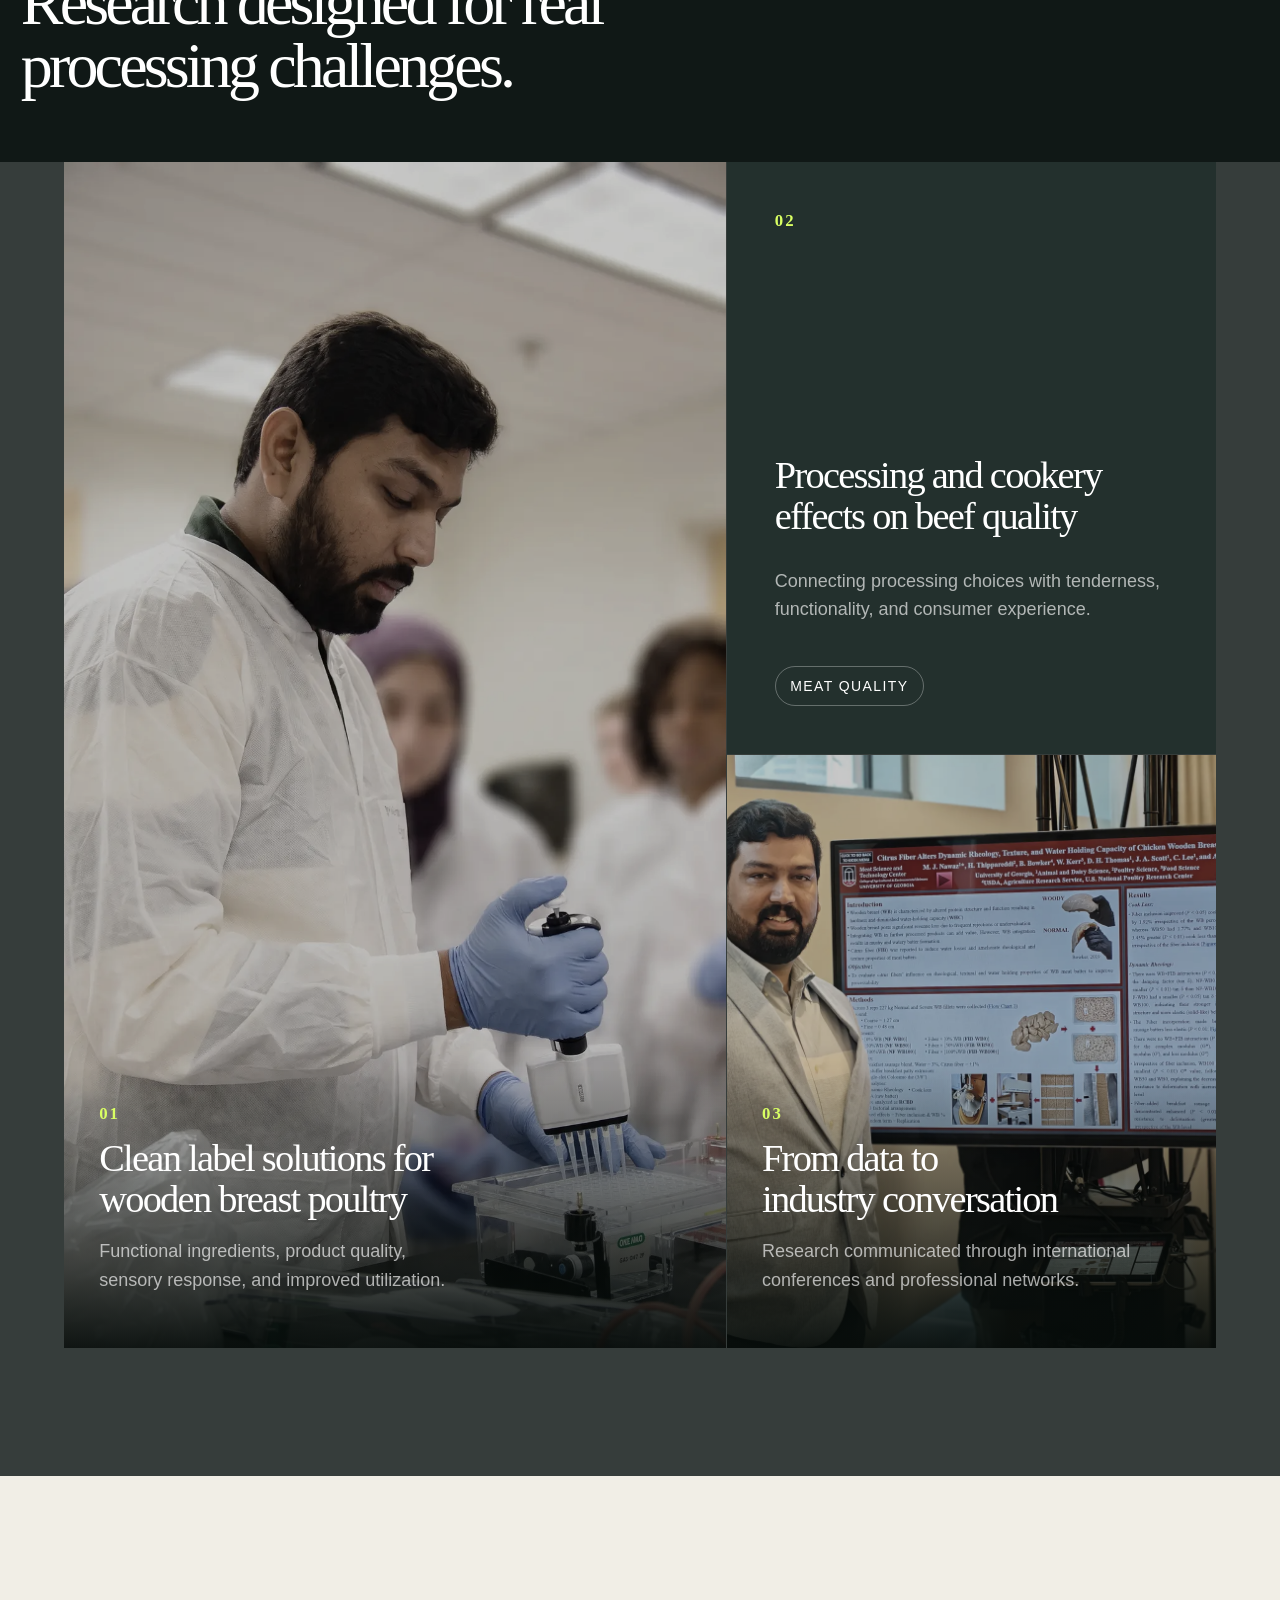
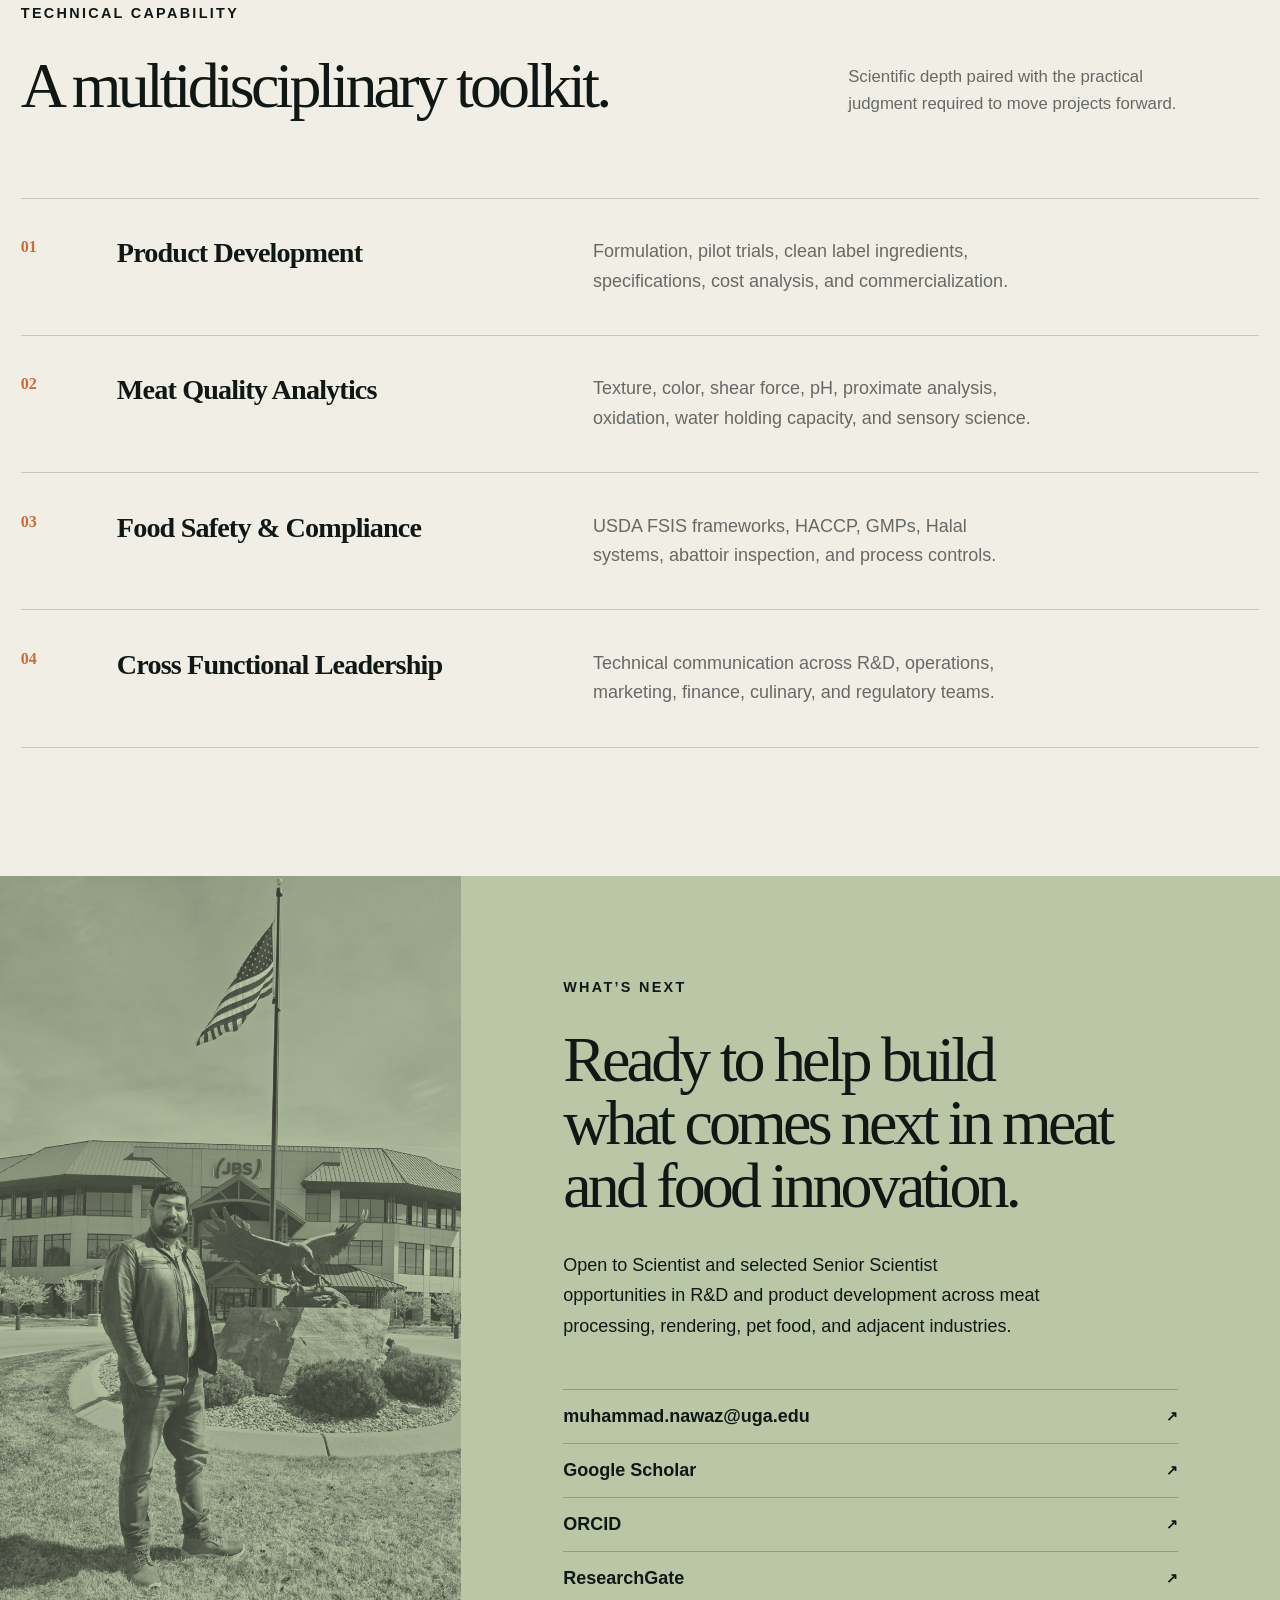
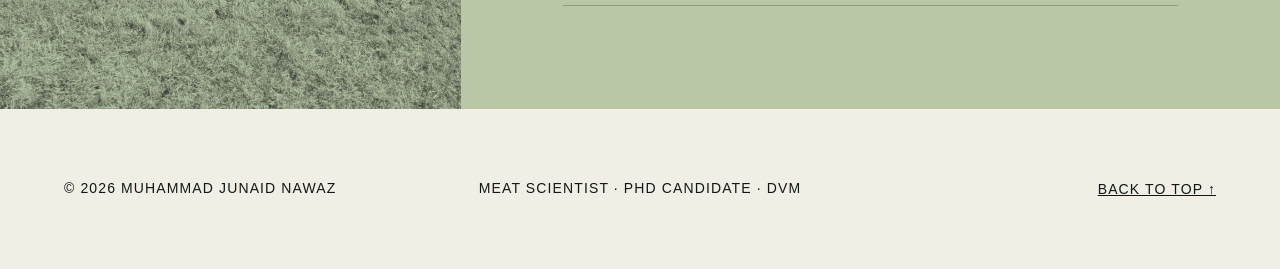
==== commit 1804fb0b: "Improve site-wide typography readability" ====
--- a/index.html
+++ b/index.html
@@ -286,6 +286,7 @@
 
   </style>
 
+  <link rel="stylesheet" href="typography.css">
 </head>
 <body>
   <a class="skip-link" href="#main">Skip to content</a>
--- a/typography.css
+++ b/typography.css
@@ -0,0 +1,153 @@
+/* Readability layer shared by every portfolio page. */
+:root {
+  --type-body: clamp(1.0625rem, 0.18vw + 1rem, 1.125rem);
+  --type-nav: 0.95rem;
+  --type-label: 0.9rem;
+  --type-caption: 0.875rem;
+  --type-index: 1rem;
+  --type-card-label: 1.05rem;
+}
+
+body {
+  font-size: var(--type-body);
+}
+
+p,
+li {
+  line-height: 1.65;
+}
+
+.site-nav a,
+.nav a {
+  font-size: var(--type-nav);
+  line-height: 1.35;
+}
+
+.brand-copy,
+.brand-text {
+  font-size: 0.85rem;
+  line-height: 1.2;
+}
+
+/* Eyebrows, overlines, section kickers, and category labels. */
+.eyebrow,
+.section-kicker,
+.domain-number,
+.timeline-year,
+.project-sequence,
+.role-period,
+.role-details span,
+.research-project-story section > span,
+.citation-type,
+.degree header > p,
+.chapter-index,
+.sensory-list span,
+.collaboration-citations span,
+.credential-domains > article > span {
+  font-size: var(--type-label);
+  line-height: 1.35;
+}
+
+/* Upper-corner ordinals, years, and compact numeric markers. */
+.hero-index,
+.experience-hero-index,
+.expertise-index span,
+.leadership-flow span,
+.contact-focus span,
+.capability-list span,
+.teaching-grid strong,
+.education-value-grid span,
+.recognition-hero-grid span,
+.award-highlight-grid span,
+.poster-timeline span {
+  font-size: var(--type-index);
+  line-height: 1.3;
+}
+
+/* Card and category names such as Product Development and Quality Analytics. */
+.expertise-index strong,
+.project-jump a,
+.project-overlay span,
+.project-number {
+  font-size: var(--type-card-label);
+  line-height: 1.35;
+}
+
+/* Compact UI labels, tags, captions, and footer text. */
+.portrait-caption,
+.image-label,
+.project-tag,
+.site-footer,
+.menu-button,
+.contact-email span,
+.contact-portrait figcaption,
+.contact-links span,
+.role-place,
+.role-media span,
+.team-orbit span,
+.industry-case div span,
+.projects-hero-visual div span,
+.project-jump span,
+.project-role,
+.research-project-visual span,
+.project-methods span,
+.commercial-project-gallery figcaption,
+.commercial-team span,
+.commercial-process span,
+.commercial-project-copy > p:last-child,
+.expertise-orbit > span,
+.domain-visual span,
+.analytics-board span,
+.safety-content span,
+.collaboration-band span,
+.publications-hero-image span,
+.publication-summary span,
+.presentation-gallery figcaption,
+.poster-timeline p,
+.education-hero-visual span,
+.education-summary span,
+.education-summary > p,
+.degree header > span,
+.degree-focus > div span,
+.degree-metrics span,
+.recognition-summary span,
+.gallery-heading > p,
+.credential-gallery figcaption,
+.credential-domains i,
+.hero-note span,
+.stat span,
+.chapter-tags span,
+.photo figcaption,
+.passion span,
+.button,
+footer {
+  font-size: var(--type-caption);
+  line-height: 1.45;
+}
+
+/* Ordinary explanatory copy inside dense cards and lists. */
+.sensory-list p,
+.leadership-flow p,
+.award-highlight-grid p,
+.credential-domains p,
+.role-details p,
+.capability-list p,
+.research-project-story p,
+.collaboration-citations p,
+.contact-focus p,
+.chapter-copy p,
+.section-head p {
+  font-size: var(--type-body);
+  line-height: 1.65;
+}
+
+@media (max-width: 700px) {
+  :root {
+    --type-body: 1rem;
+    --type-nav: 0.95rem;
+    --type-label: 0.875rem;
+    --type-caption: 0.8125rem;
+    --type-index: 0.9375rem;
+    --type-card-label: 1rem;
+  }
+}
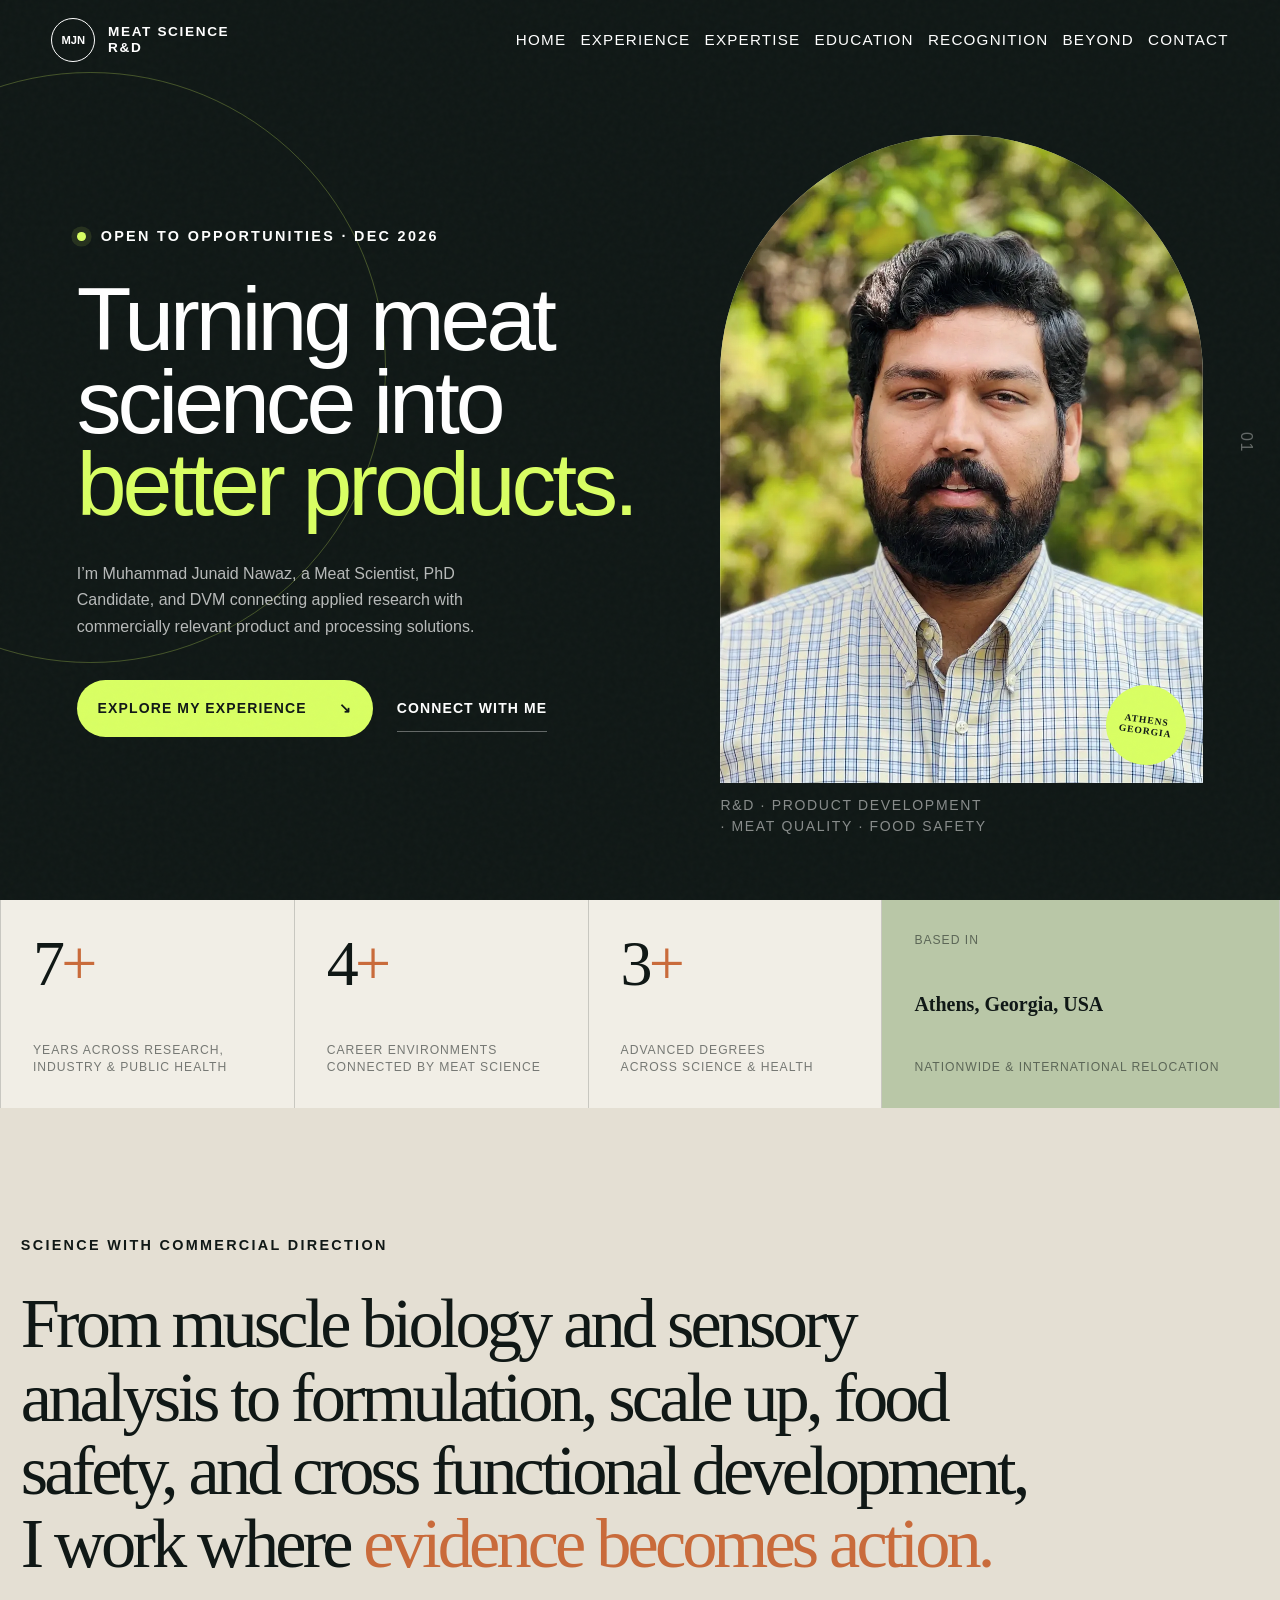
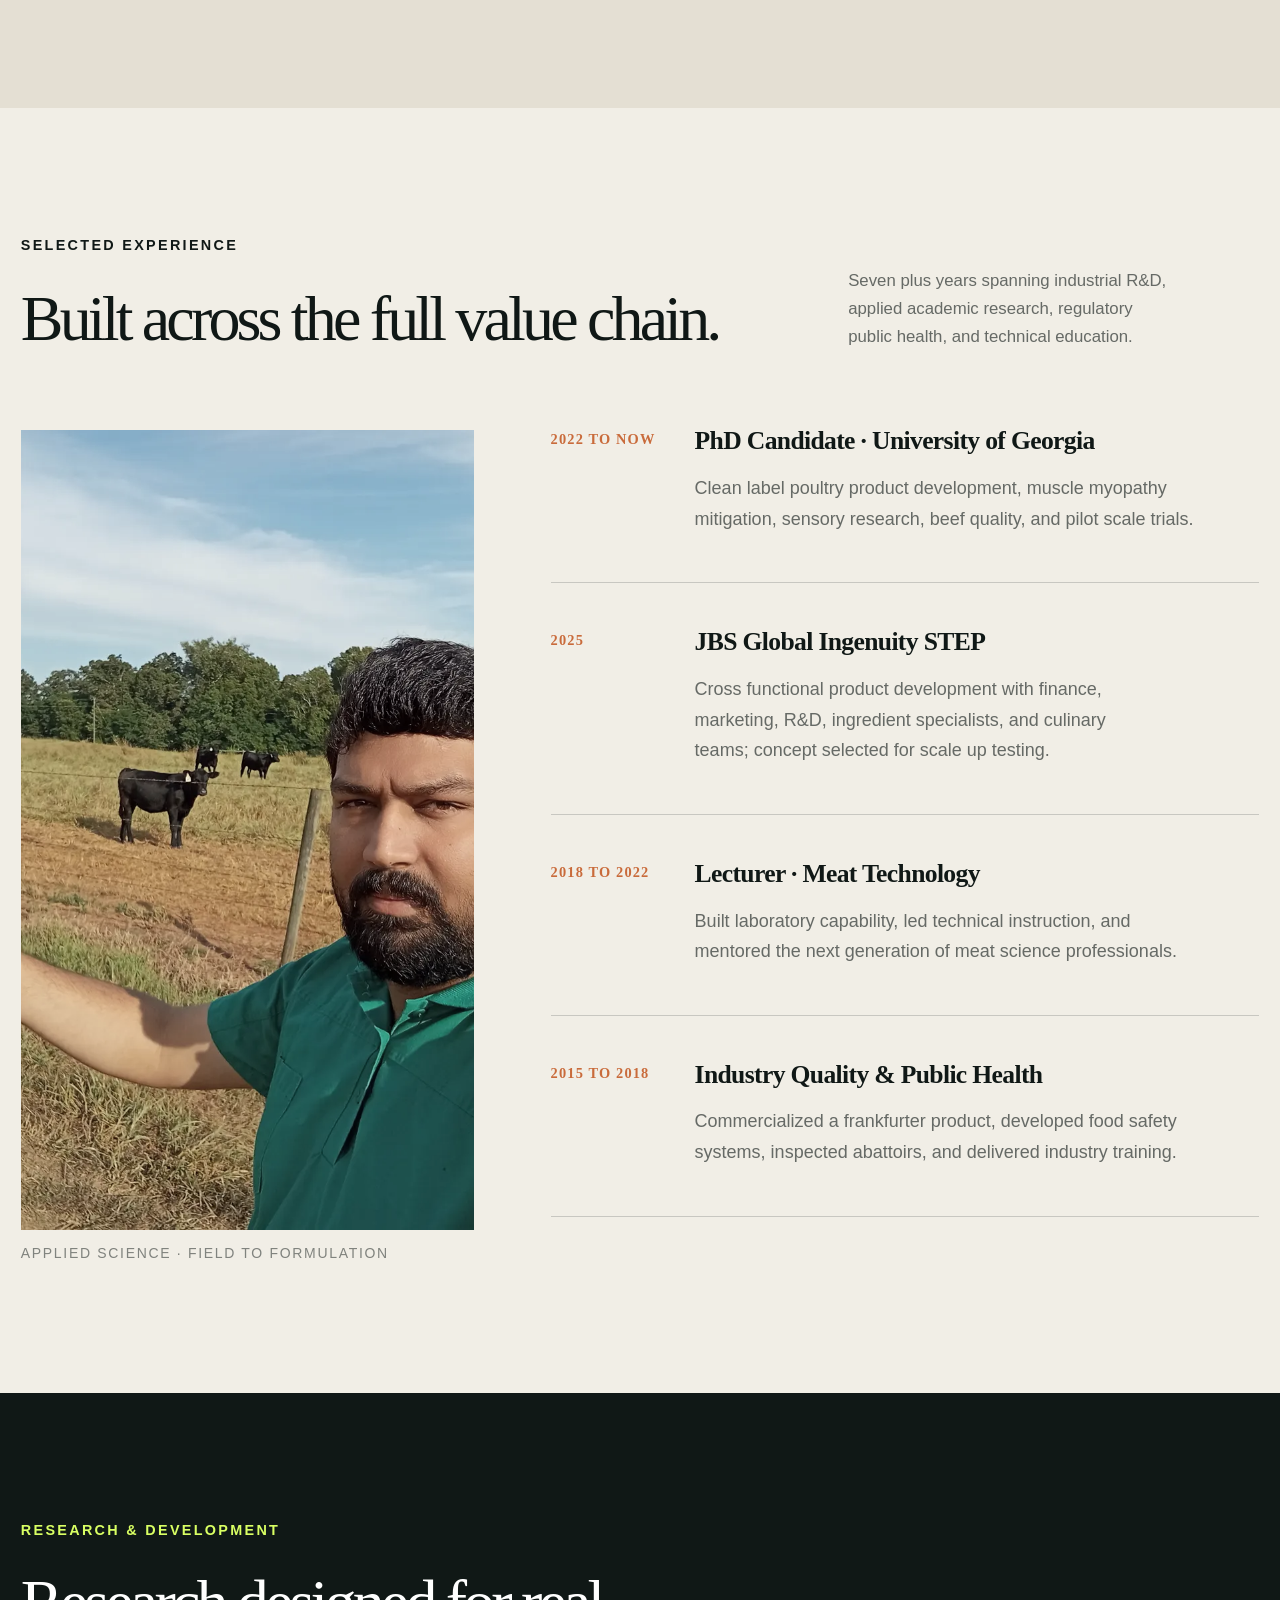
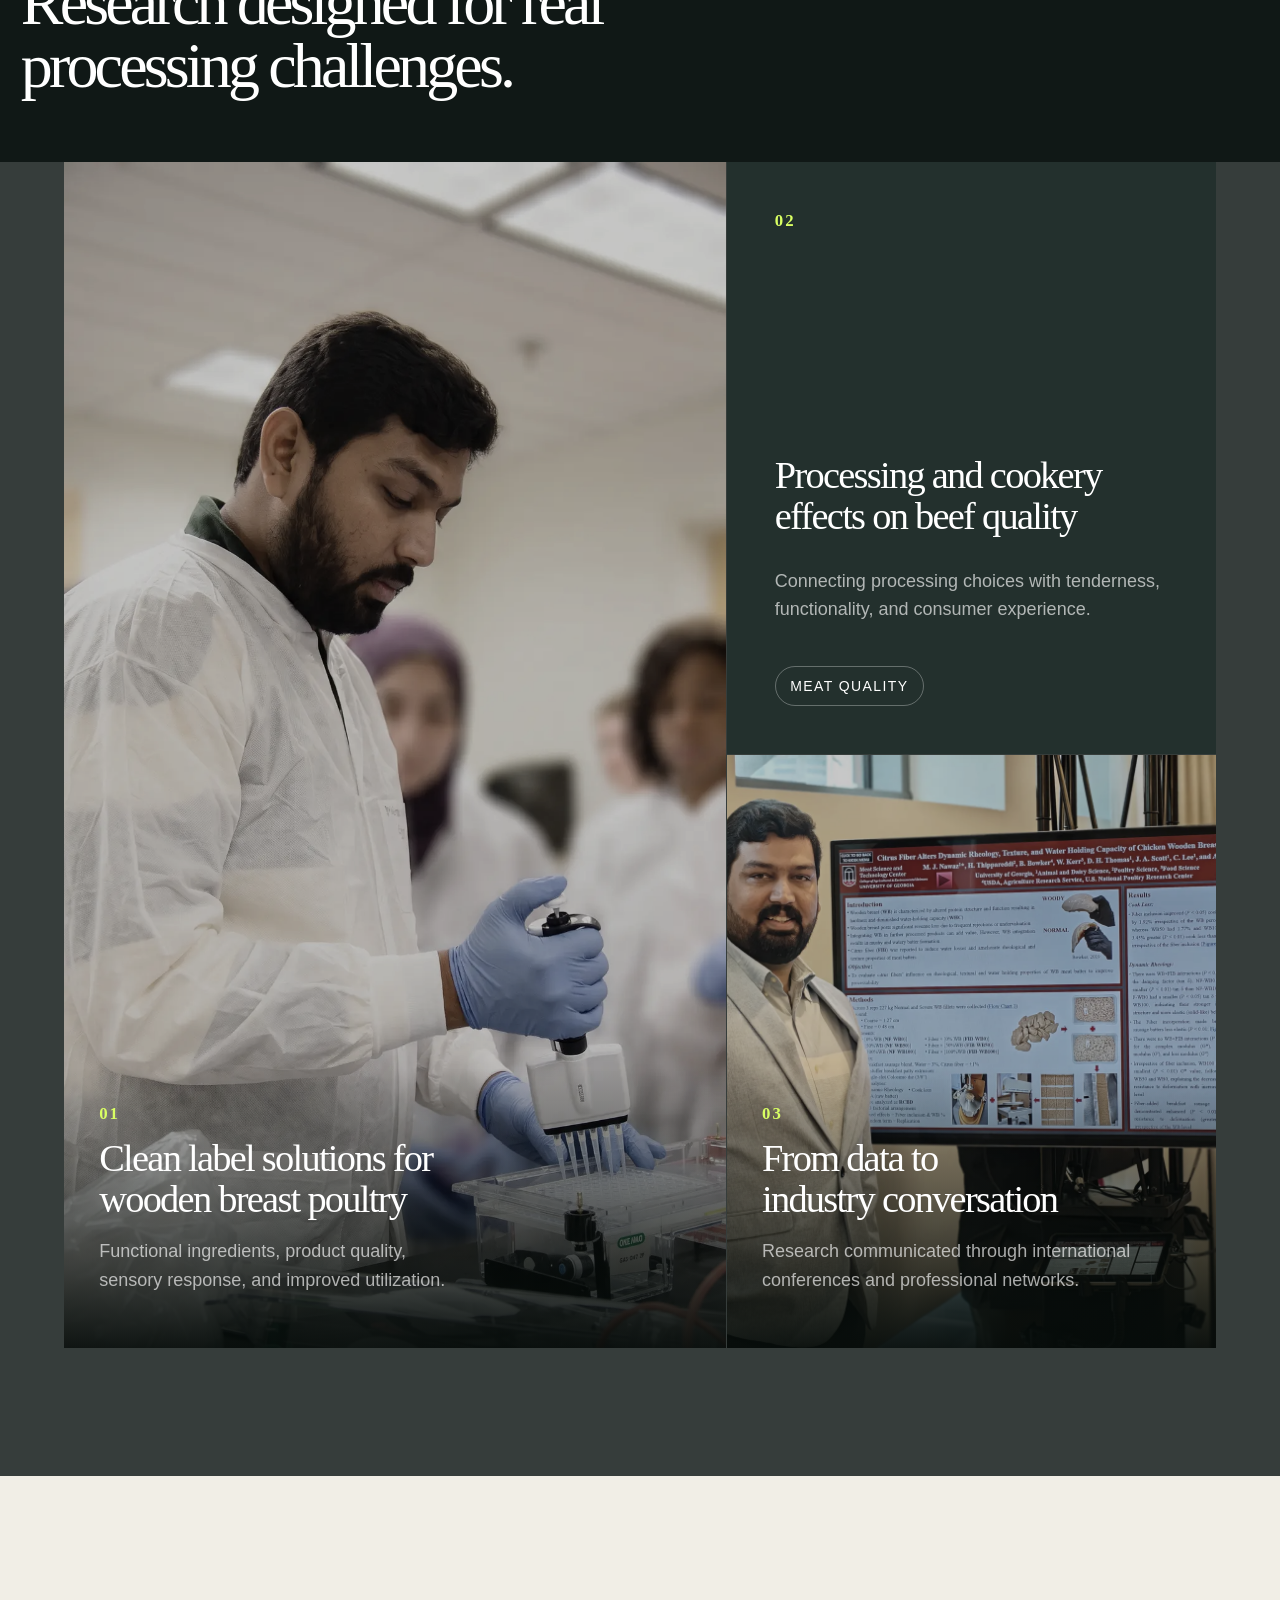
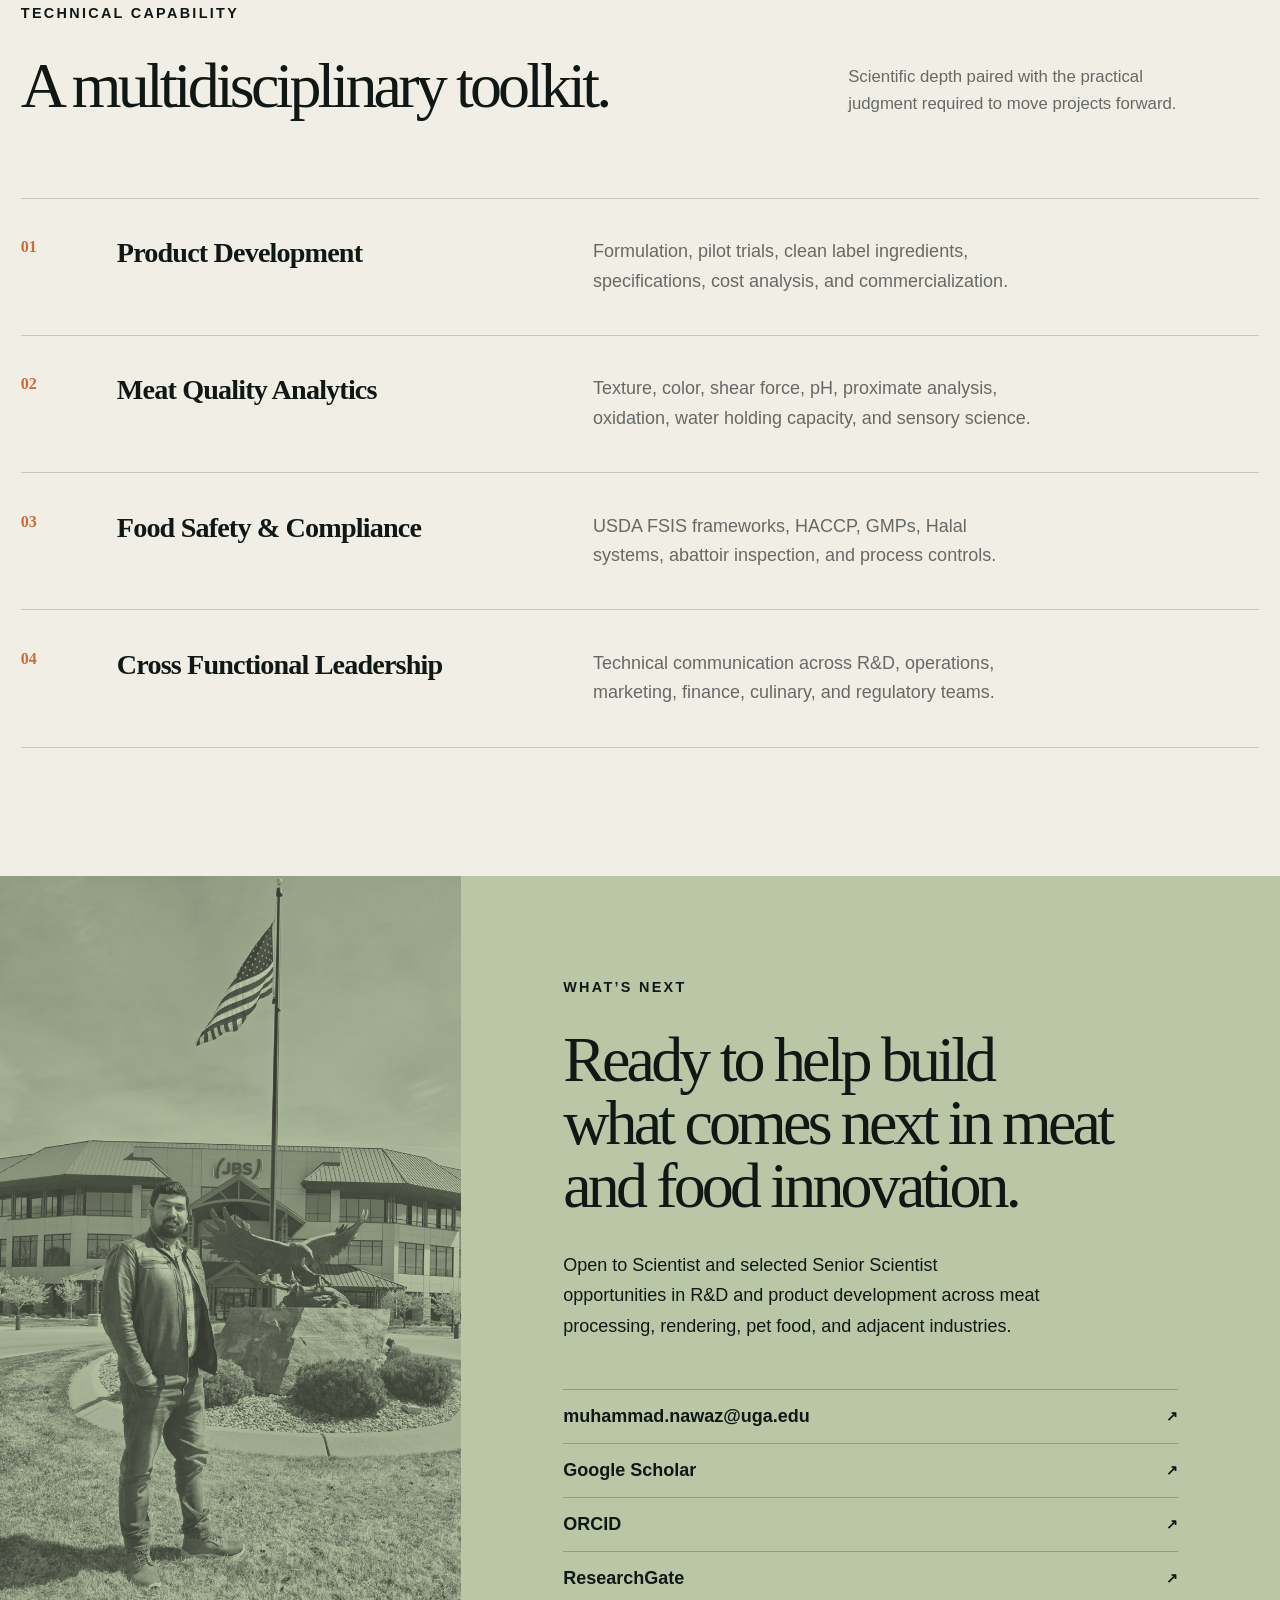
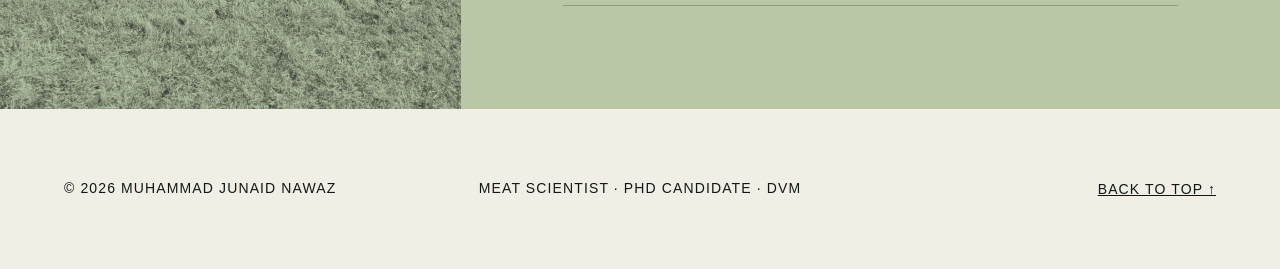
==== commit a7e4e48f: "Consolidate portfolio content and navigation" ====
--- a/index.html
+++ b/index.html
@@ -301,7 +301,7 @@
       <span>Menu</span><span class="menu-lines" aria-hidden="true"></span>
     </button>
     <nav id="site-nav" class="site-nav" aria-label="Primary navigation">
-      <a href="index.html" aria-current="page">Home</a><a href="experience.html">Experience</a><a href="projects.html">R&amp;D</a><a href="expertise.html">Expertise</a><a href="publications.html">Publications</a><a href="education.html">Education</a><a href="recognition.html">Recognition</a><a href="beyond-lab.html">Beyond the Lab</a><a href="contact.html">Contact</a>
+      <a href="index.html" aria-current="page">Home</a><a href="experience.html">Experience</a><a href="expertise.html">Expertise</a><a href="education.html">Education</a><a href="recognition.html">Recognition</a><a href="beyond-lab.html">Beyond</a><a href="contact.html">Contact</a>
     </nav>
   </header>
 
--- a/typography.css
+++ b/typography.css
@@ -10,6 +10,18 @@
 
 body {
   font-size: var(--type-body);
+}
+
+/* Dual-color focus treatment stays visible on both ivory and dark surfaces. */
+a:focus-visible,
+button:focus-visible {
+  outline: 3px solid #d9ff63;
+  outline-offset: 3px;
+  box-shadow: 0 0 0 6px #166534;
+}
+
+.button:active {
+  transform: scale(0.98);
 }
 
 p,
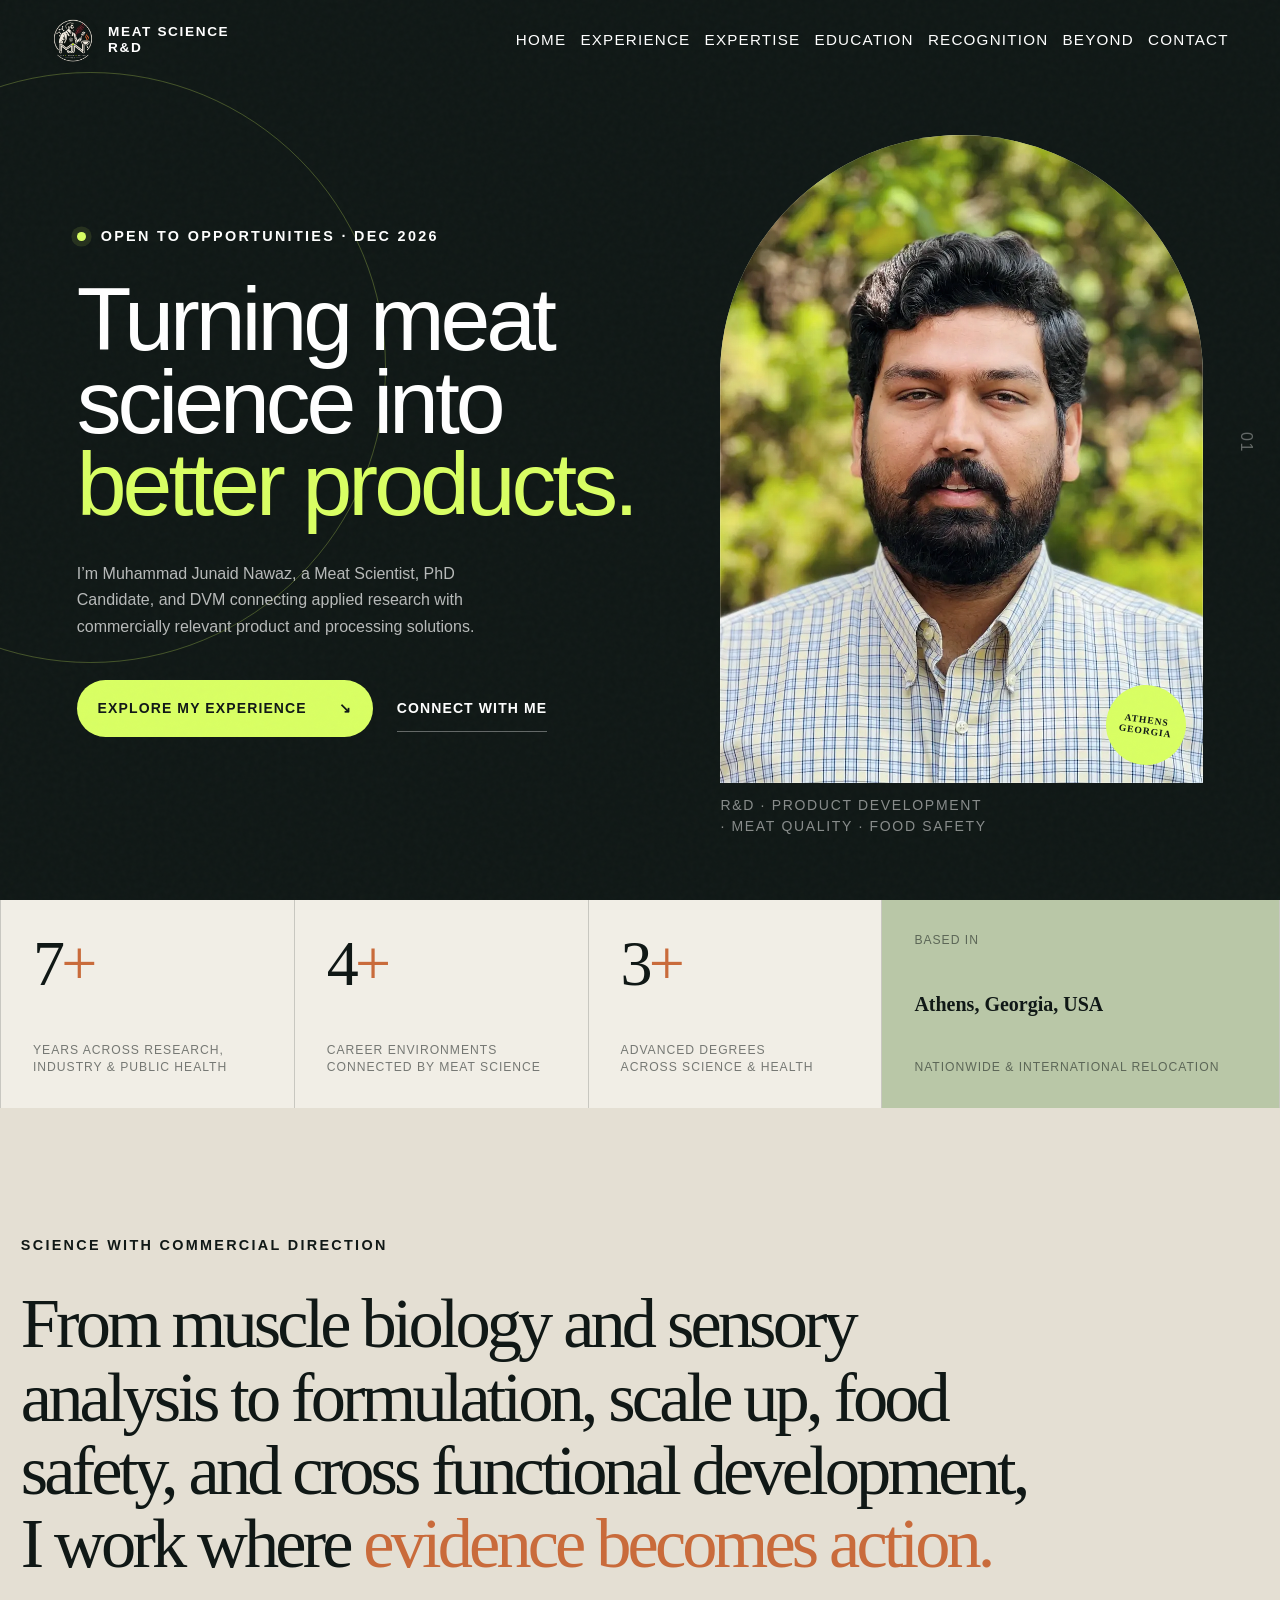
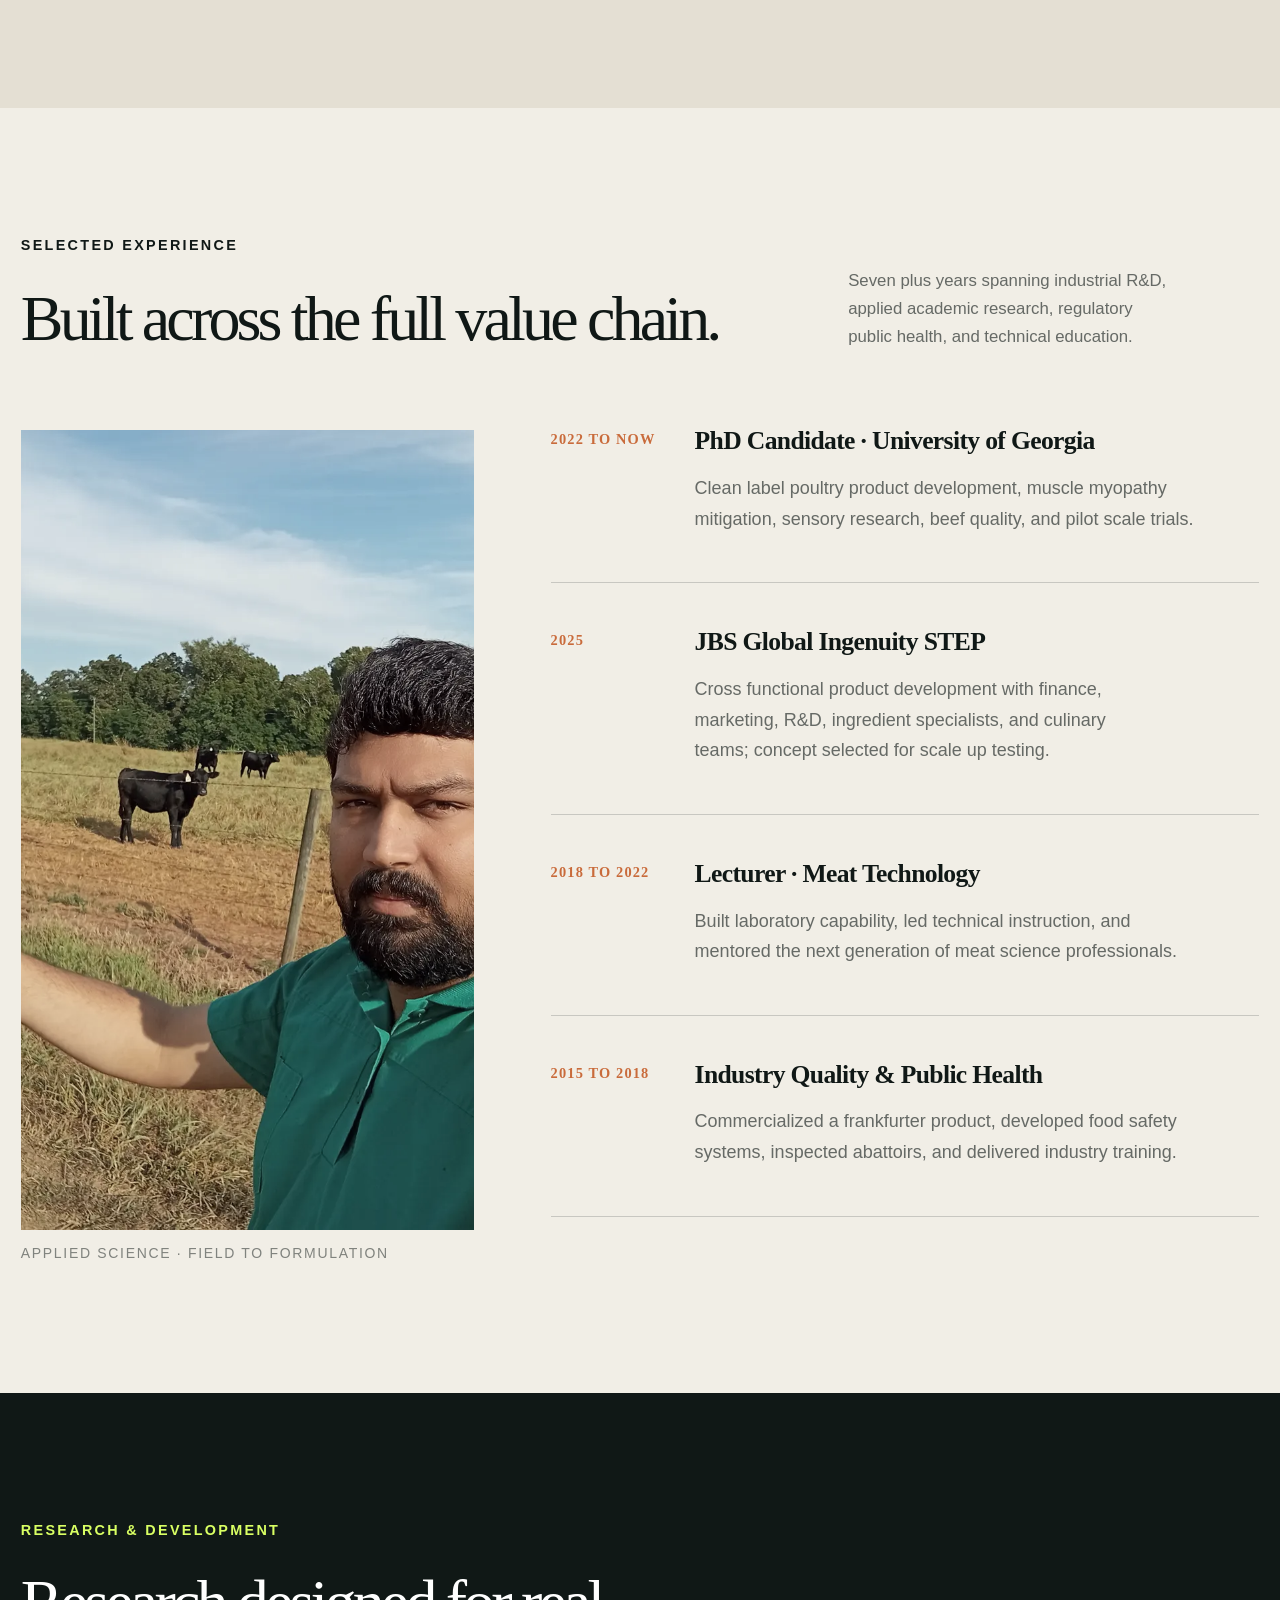
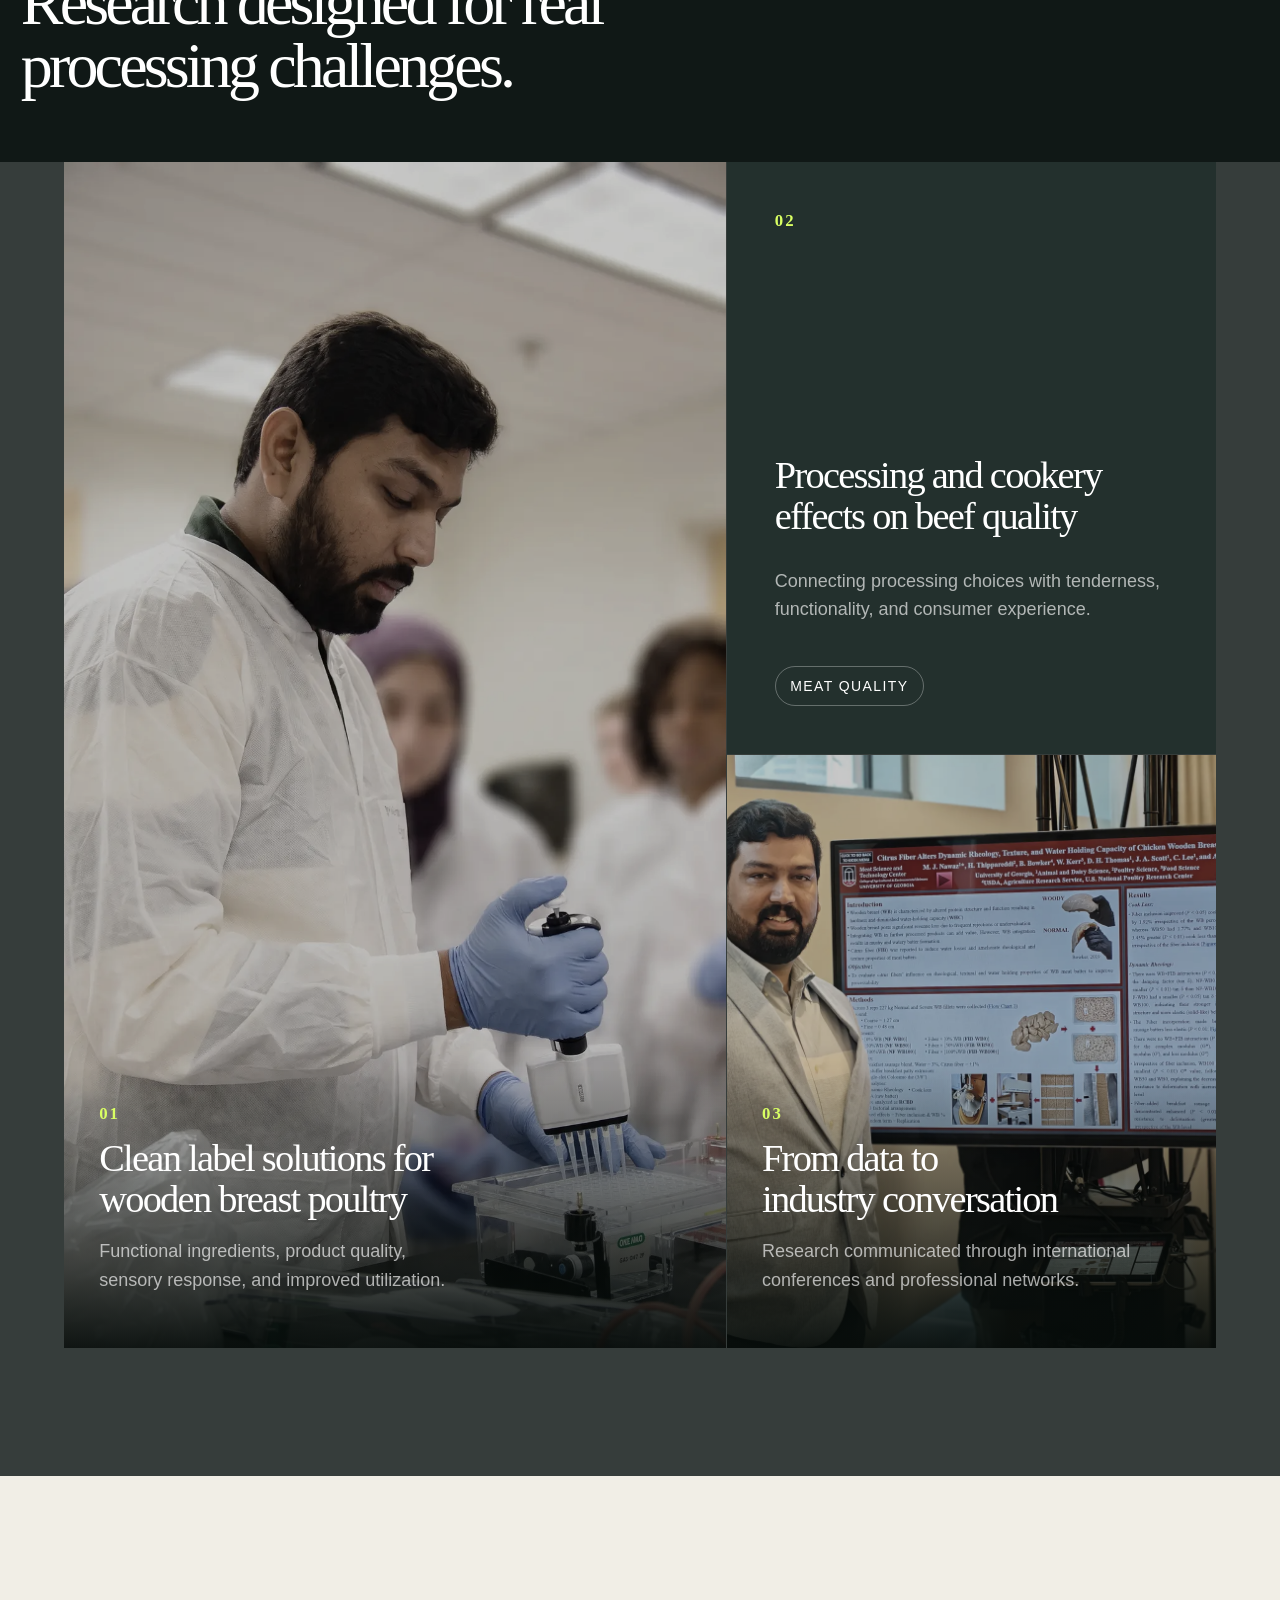
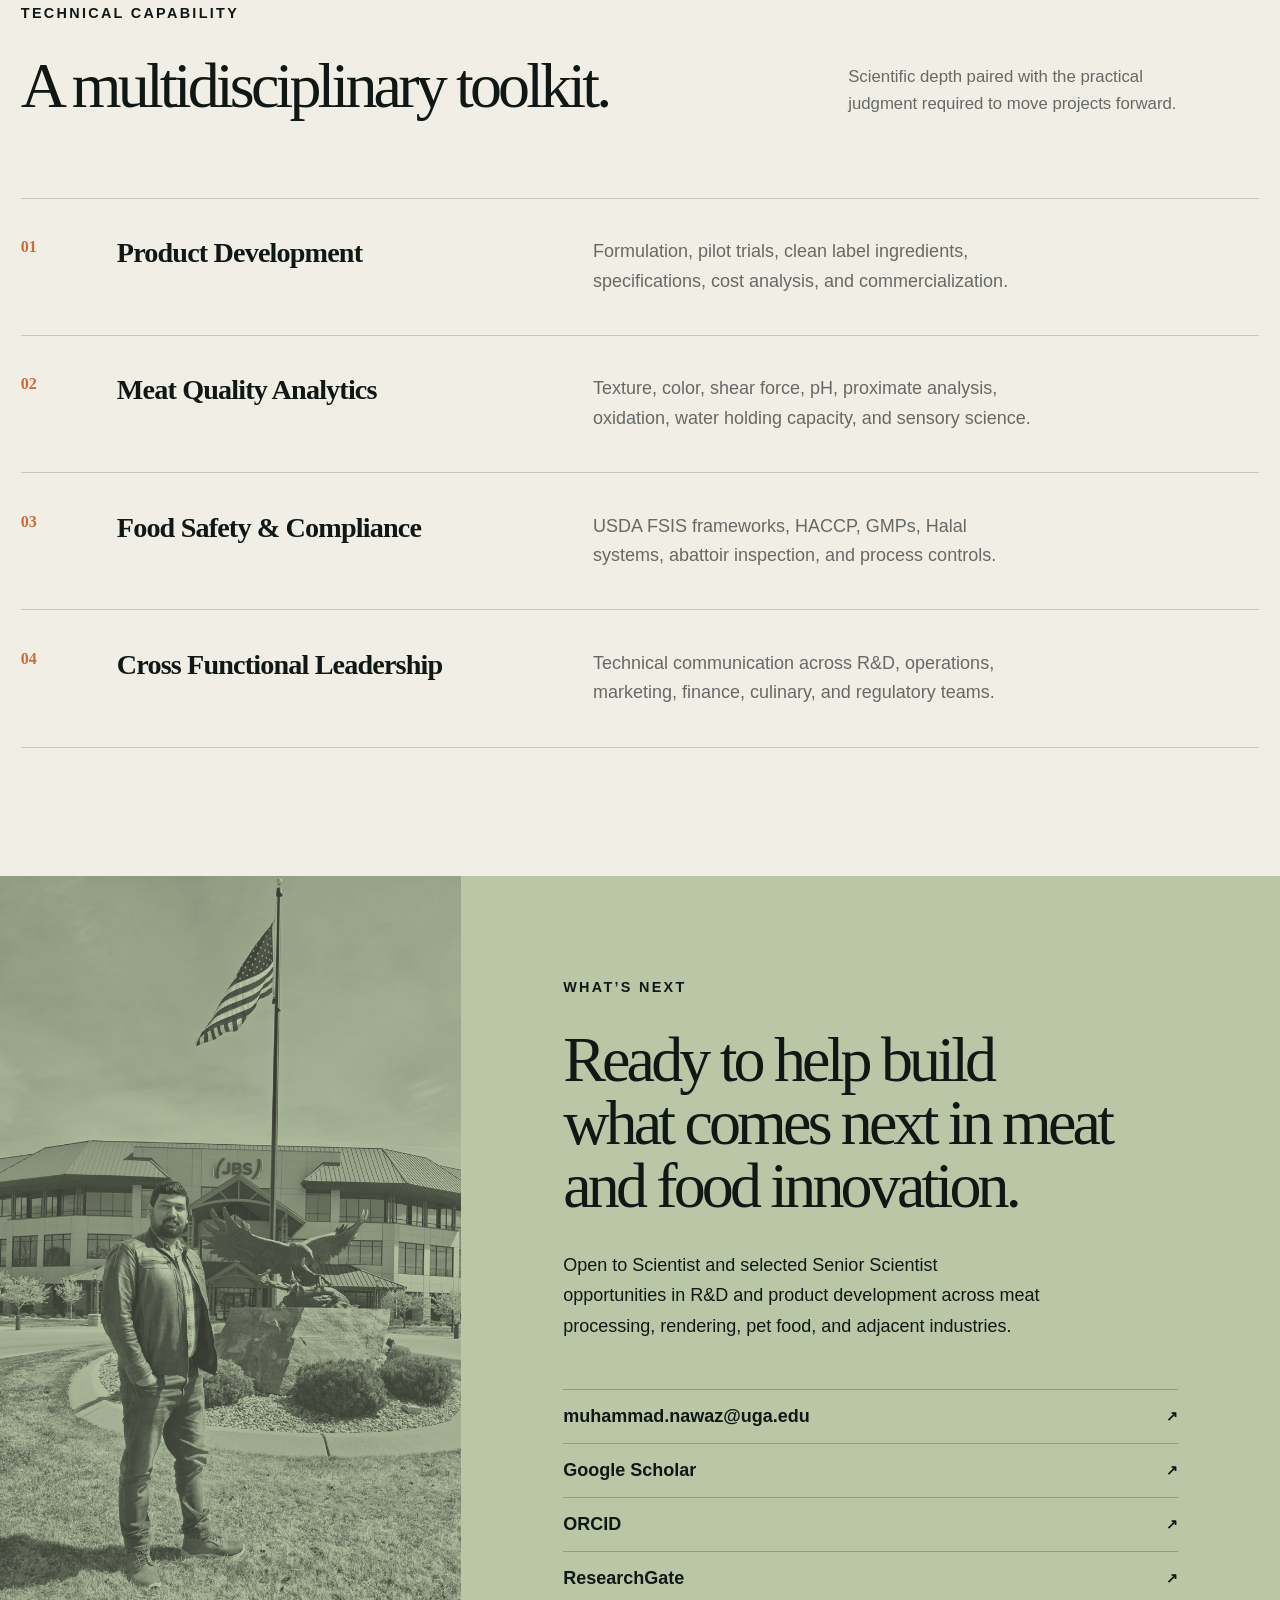
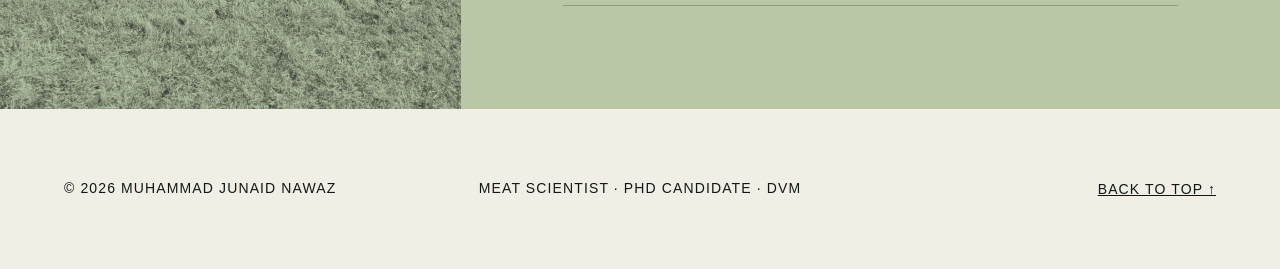
==== commit c6a46ef8: "Replace header monogram with portfolio logo" ====
--- a/index.html
+++ b/index.html
@@ -294,7 +294,7 @@
 
   <header class="site-header" data-header>
     <a class="brand" href="#top" aria-label="Muhammad Junaid Nawaz, home">
-      <span class="brand-mark">MJN</span>
+      <img class="header-logo-badge" src="upload/logo.png" alt="Muhammad Junaid Nawaz logo" width="44" height="44">
       <span class="brand-copy">Meat Science<br>R&amp;D</span>
     </a>
     <button class="menu-button" type="button" aria-expanded="false" aria-controls="site-nav" data-menu>
--- a/typography.css
+++ b/typography.css
@@ -39,6 +39,27 @@
 .brand-text {
   font-size: 0.85rem;
   line-height: 1.2;
+}
+
+.brand > .header-logo-badge {
+  display: block;
+  width: 2.75rem;
+  height: 2.75rem;
+  flex-shrink: 0;
+  border-radius: 50%;
+  object-fit: contain;
+  filter: drop-shadow(0 2px 4px rgba(0, 0, 0, 0.22));
+  transition: transform 0.2s ease;
+}
+
+.brand:hover > .header-logo-badge {
+  transform: scale(1.05);
+}
+
+@media (prefers-reduced-motion: reduce) {
+  .brand > .header-logo-badge {
+    transition: none;
+  }
 }
 
 /* Eyebrows, overlines, section kickers, and category labels. */
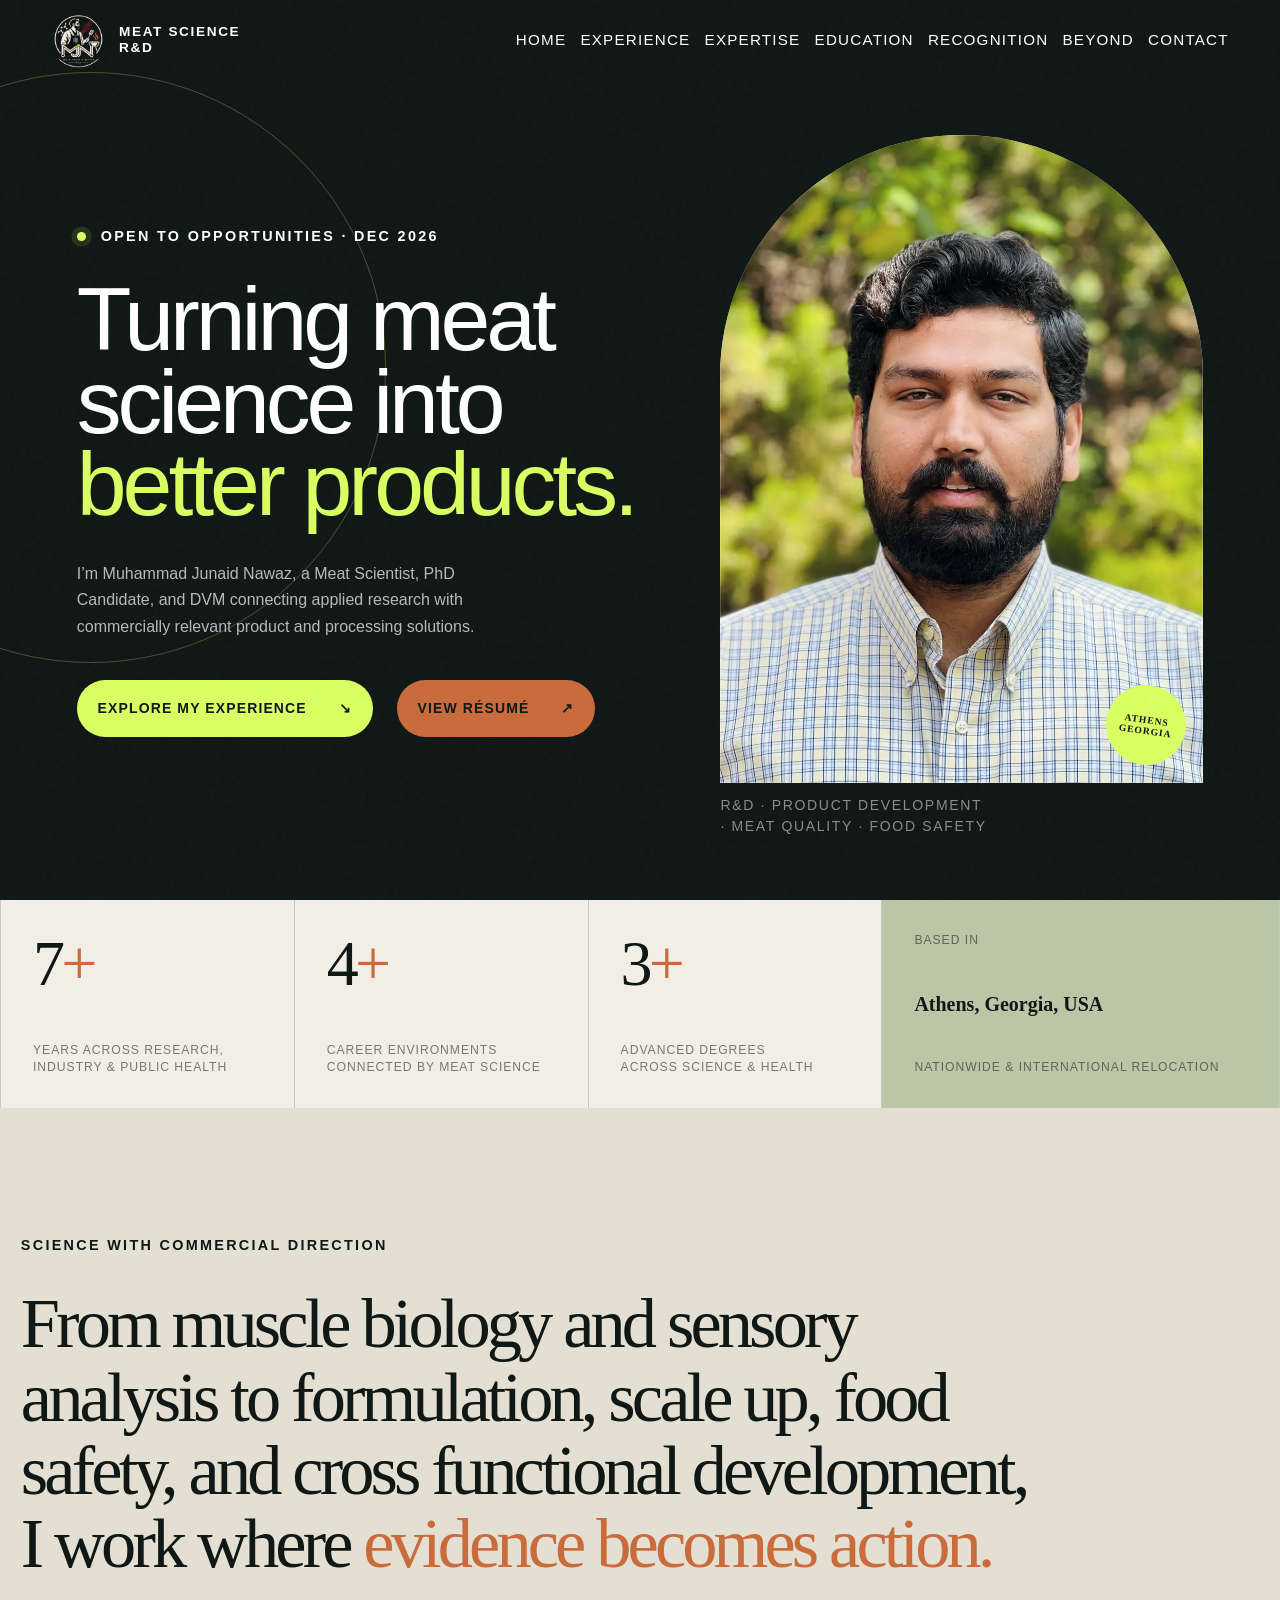
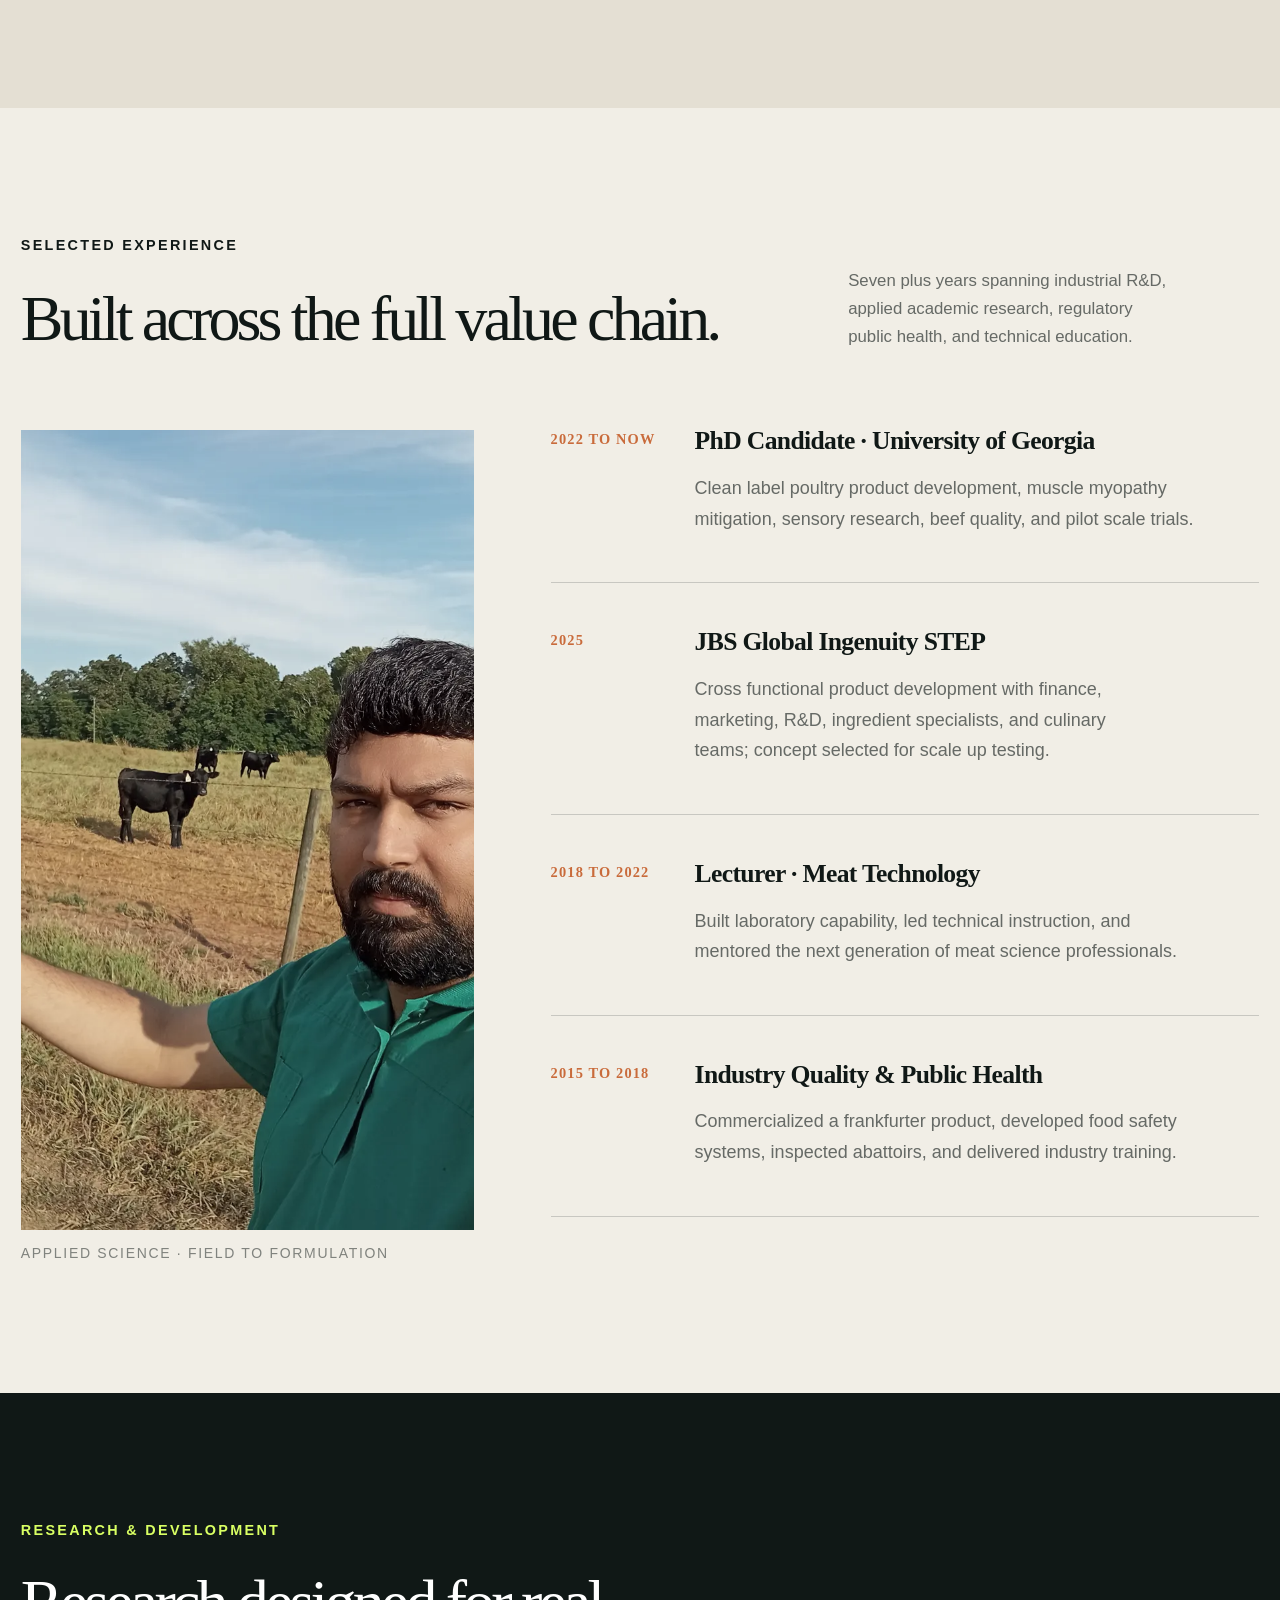
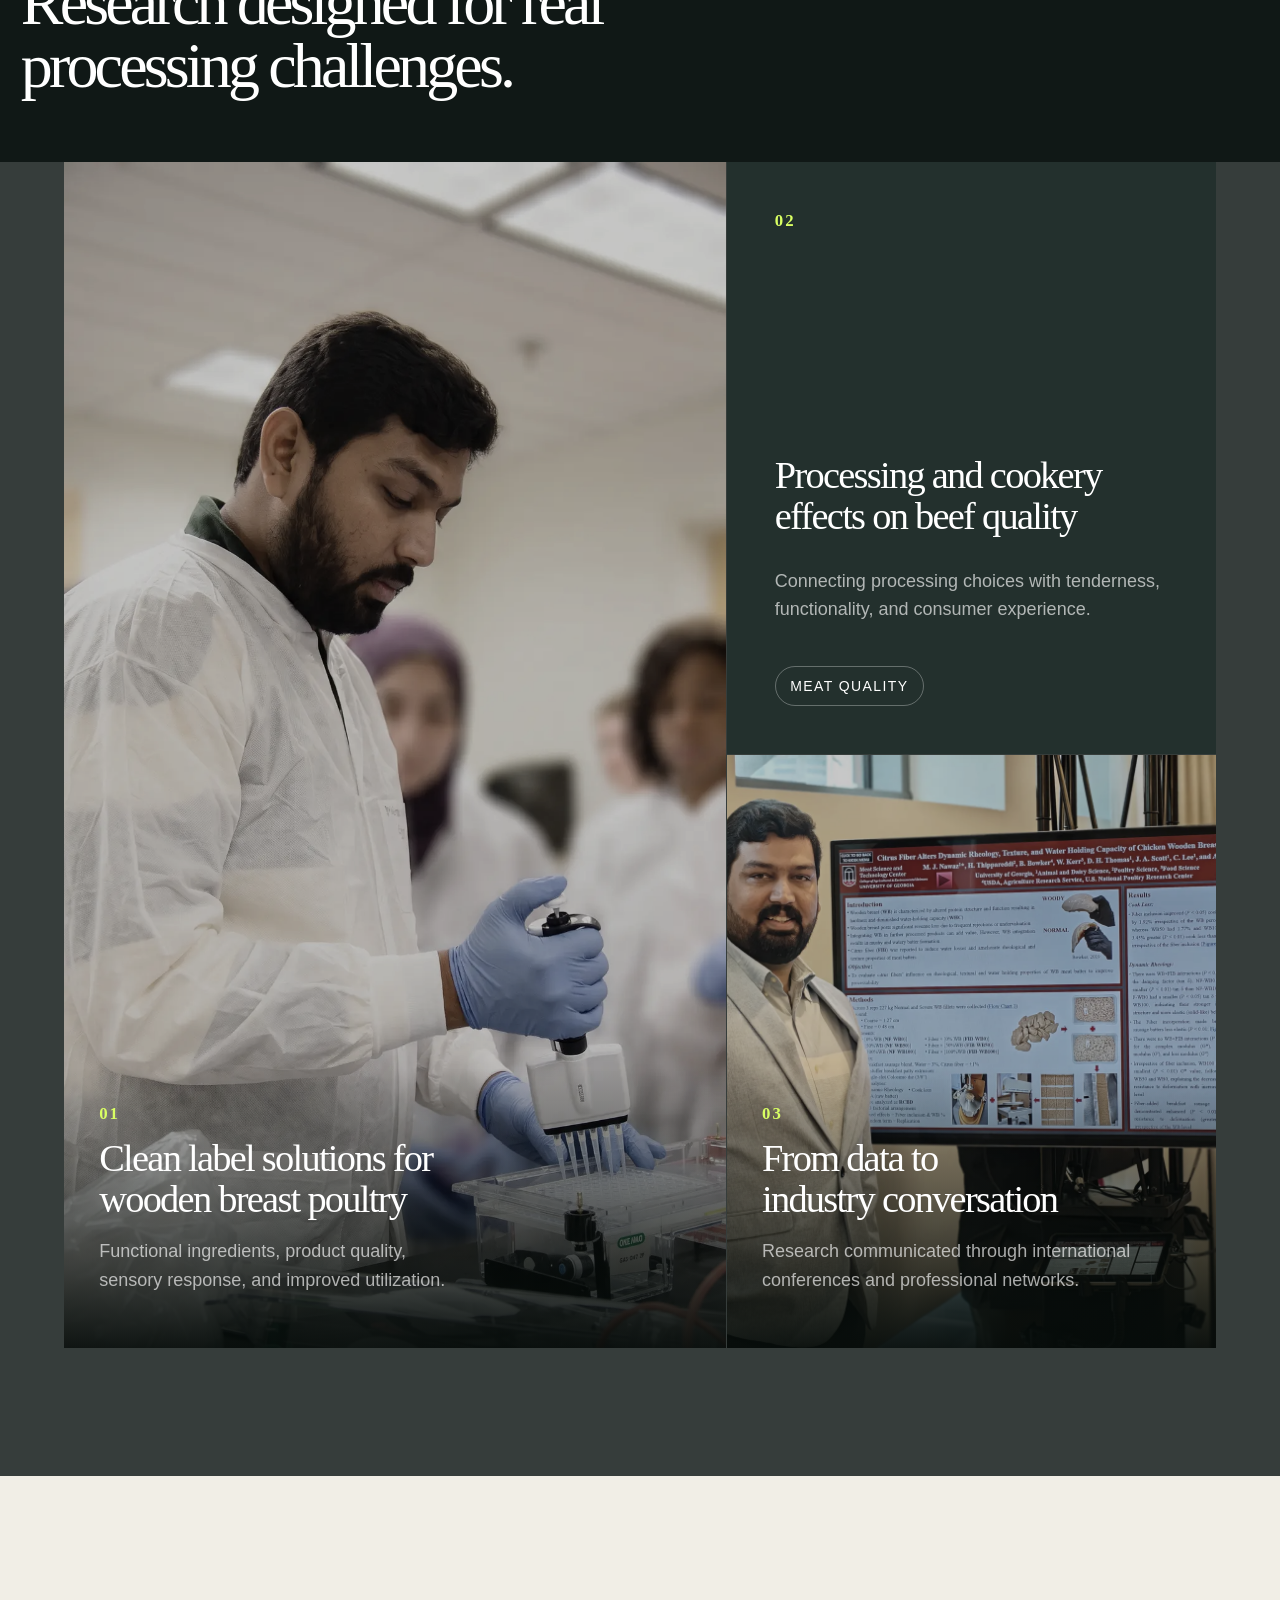
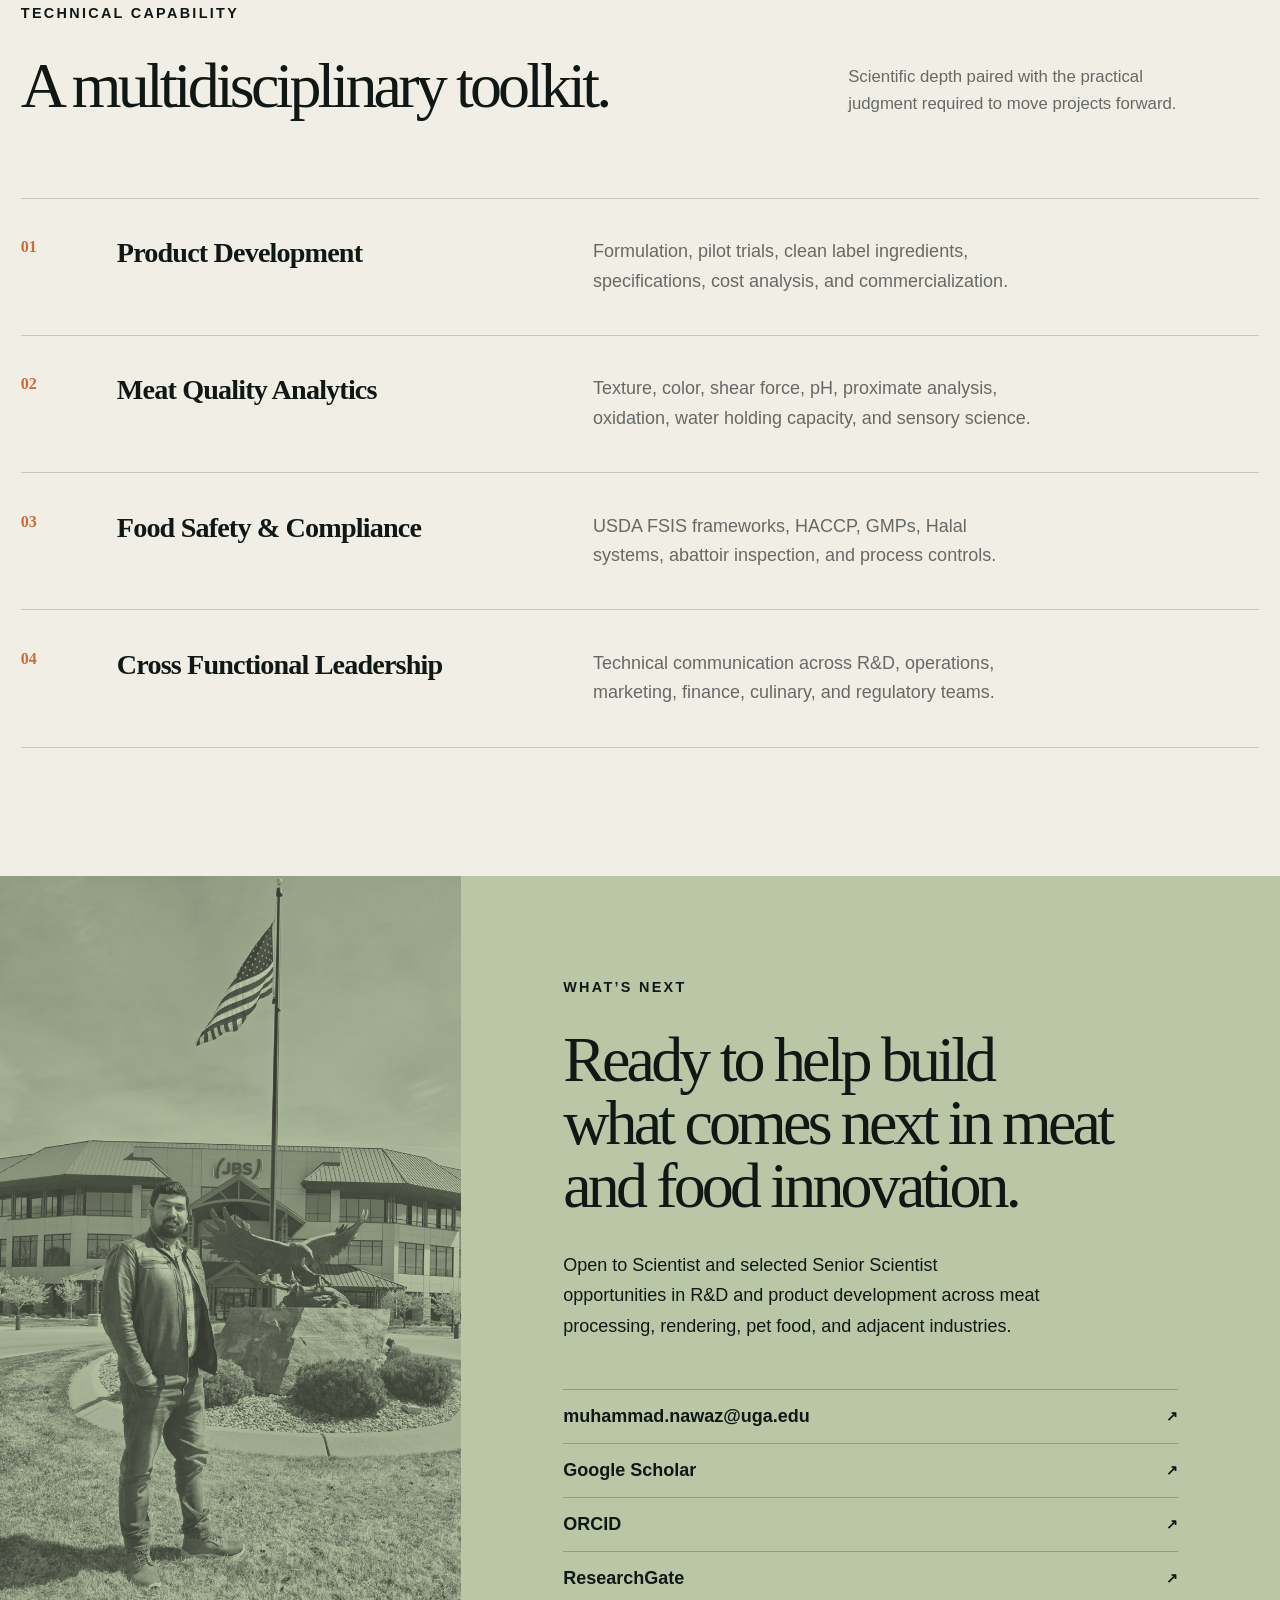
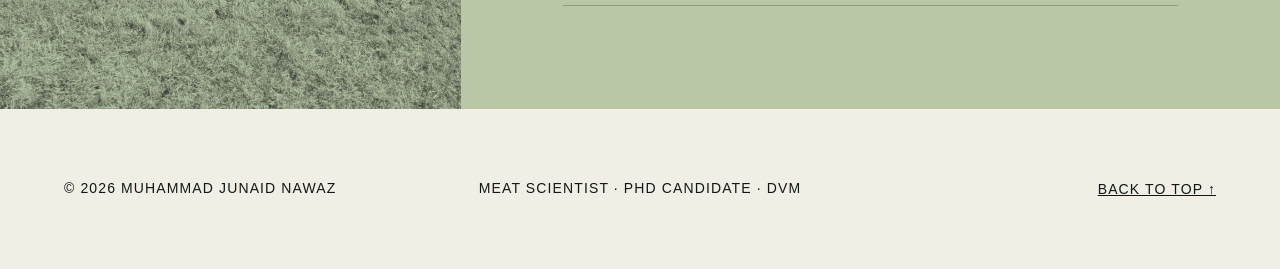
==== commit ca313b07: "Update hero details and add resume link" ====
--- a/index.html
+++ b/index.html
@@ -55,14 +55,14 @@
 .button { display: inline-flex; justify-content: space-between; align-items: center; gap: 2rem; text-decoration: none; font-size: .82rem; font-weight: 600; text-transform: uppercase; letter-spacing: .08em; }
 .button-primary { min-width: 15rem; background: var(--acid); color: var(--ink); padding: 1.15rem 1.3rem; border-radius: 100px; transition: transform .25s, background .25s; }
 .button-primary:hover { transform: translateY(-3px); background: white; }
-.button-quiet { padding-block: .8rem; border-bottom: 1px solid rgba(255,255,255,.35); }
+.button-resume { padding: 1.15rem 1.3rem; border-radius: 100px; background: var(--copper); color: var(--ink); transition: transform .25s, background .25s; }
+.button-resume:hover { transform: translateY(-3px); background: #df7c49; }
 .hero-visual { position: relative; align-self: end; max-width: 590px; margin-left: auto; }
 .portrait-frame { position: relative; overflow: hidden; border-radius: 18rem 18rem 0 0; background: var(--sage); }
 .portrait-frame::after { content: ""; position: absolute; inset: 0; box-shadow: inset 0 0 0 1px rgba(255,255,255,.18); }
 .portrait-frame img { width: 100%; height: min(72vh, 780px); object-fit: cover; object-position: center 15%; filter: saturate(.78) contrast(1.04); }
 .image-stamp { position: absolute; right: 1.1rem; bottom: 1.1rem; display: grid; place-items: center; width: 5rem; aspect-ratio: 1; background: var(--acid); color: var(--ink); border-radius: 50%; font: 600 .6rem/1.2 "Manrope"; text-align: center; text-transform: uppercase; letter-spacing: .1em; transform: rotate(8deg); }
 .portrait-caption { margin: .8rem 0 0; color: rgba(255,255,255,.5); font-size: .68rem; letter-spacing: .12em; text-transform: uppercase; }
-.hero-index { position: absolute; right: 1.5rem; top: 48%; font-size: .68rem; letter-spacing: .1em; writing-mode: vertical-rl; color: rgba(255,255,255,.35); }
 
 .proof { max-width: var(--max); margin: auto; display: grid; grid-template-columns: repeat(3, 1fr) 1.35fr; border-inline: 1px solid var(--line); }
 .proof-item, .proof-note { min-height: 13rem; padding: 2rem; border-right: 1px solid var(--line); display: flex; flex-direction: column; justify-content: space-between; }
@@ -161,7 +161,7 @@
   h1 { font-size: clamp(3.2rem, 16vw, 5rem); line-height: .96; letter-spacing: -.025em; }
   .hero-actions { align-items: stretch; flex-direction: column; }
   .button-primary { min-width: 0; }
-  .button-quiet { align-self: flex-start; }
+  .button-resume { align-self: flex-start; }
   .proof { grid-template-columns: 1fr; }
   .proof-item { min-height: 10rem; border-right: 0; border-bottom: 1px solid var(--line); }
   .proof-note { grid-column: auto; min-height: 12rem; }
@@ -314,7 +314,7 @@
           <p class="hero-intro">I’m Muhammad Junaid Nawaz, a Meat Scientist, PhD Candidate, and DVM connecting applied research with commercially relevant product and processing solutions.</p>
           <div class="hero-actions">
             <a class="button button-primary" href="#experience">Explore my experience <span aria-hidden="true">↘</span></a>
-            <a class="button button-quiet" href="#contact">Connect with me</a>
+            <a class="button button-resume" href="Muhammad_Junaid_Nawaz_Resume.pdf" target="_blank" rel="noopener">View résumé <span aria-hidden="true">↗</span></a>
           </div>
         </div>
 
@@ -326,7 +326,6 @@
           <p class="portrait-caption">R&amp;D · Product Development · Meat Quality · Food Safety</p>
         </div>
       </div>
-      <div class="hero-index" aria-hidden="true">01</div>
     </section>
 
     <section class="proof" aria-label="Career highlights">
--- a/typography.css
+++ b/typography.css
@@ -43,13 +43,21 @@
 
 .brand > .header-logo-badge {
   display: block;
-  width: 2.75rem;
-  height: 2.75rem;
+  width: 3.4375rem;
+  height: 3.4375rem;
   flex-shrink: 0;
   border-radius: 50%;
   object-fit: contain;
   filter: drop-shadow(0 2px 4px rgba(0, 0, 0, 0.22));
   transition: transform 0.2s ease;
+}
+
+.site-header {
+  padding-block: 0.8rem;
+}
+
+.site-header.scrolled {
+  padding-block: 0.4rem;
 }
 
 .brand:hover > .header-logo-badge {
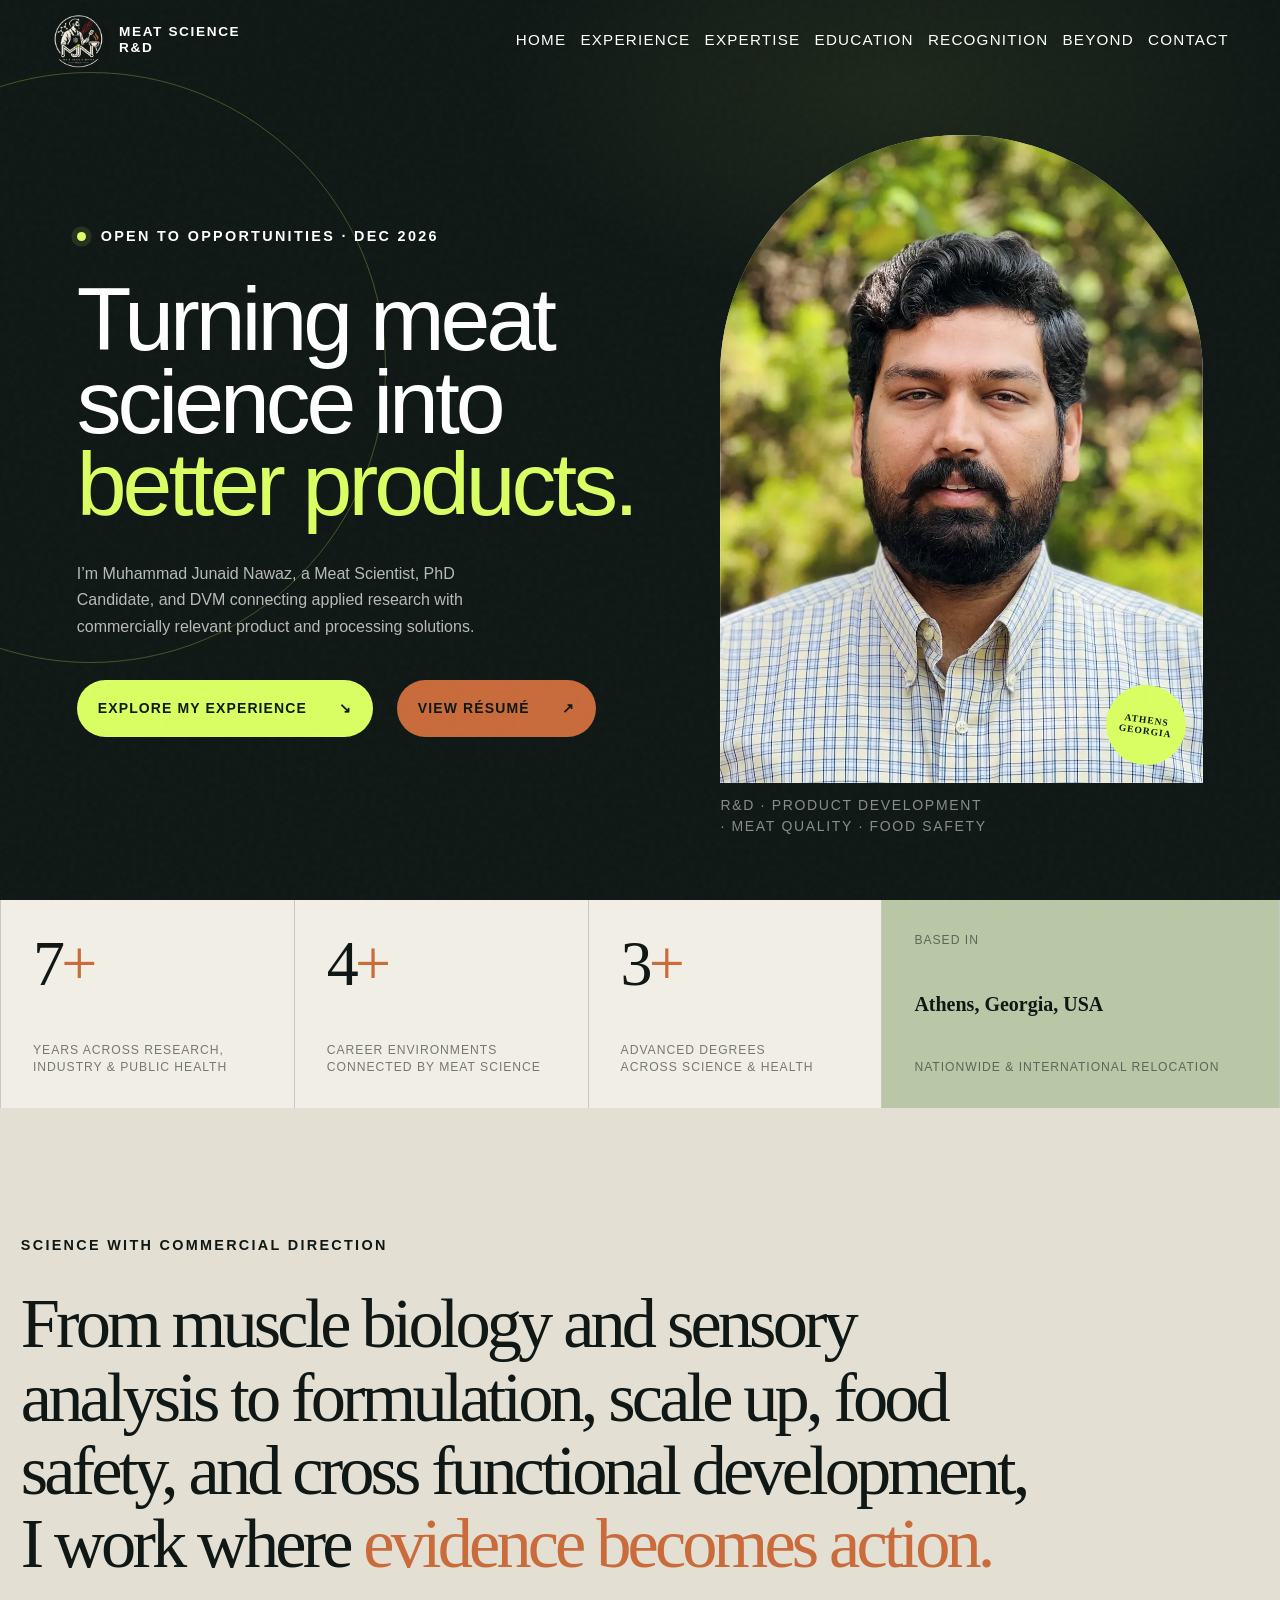
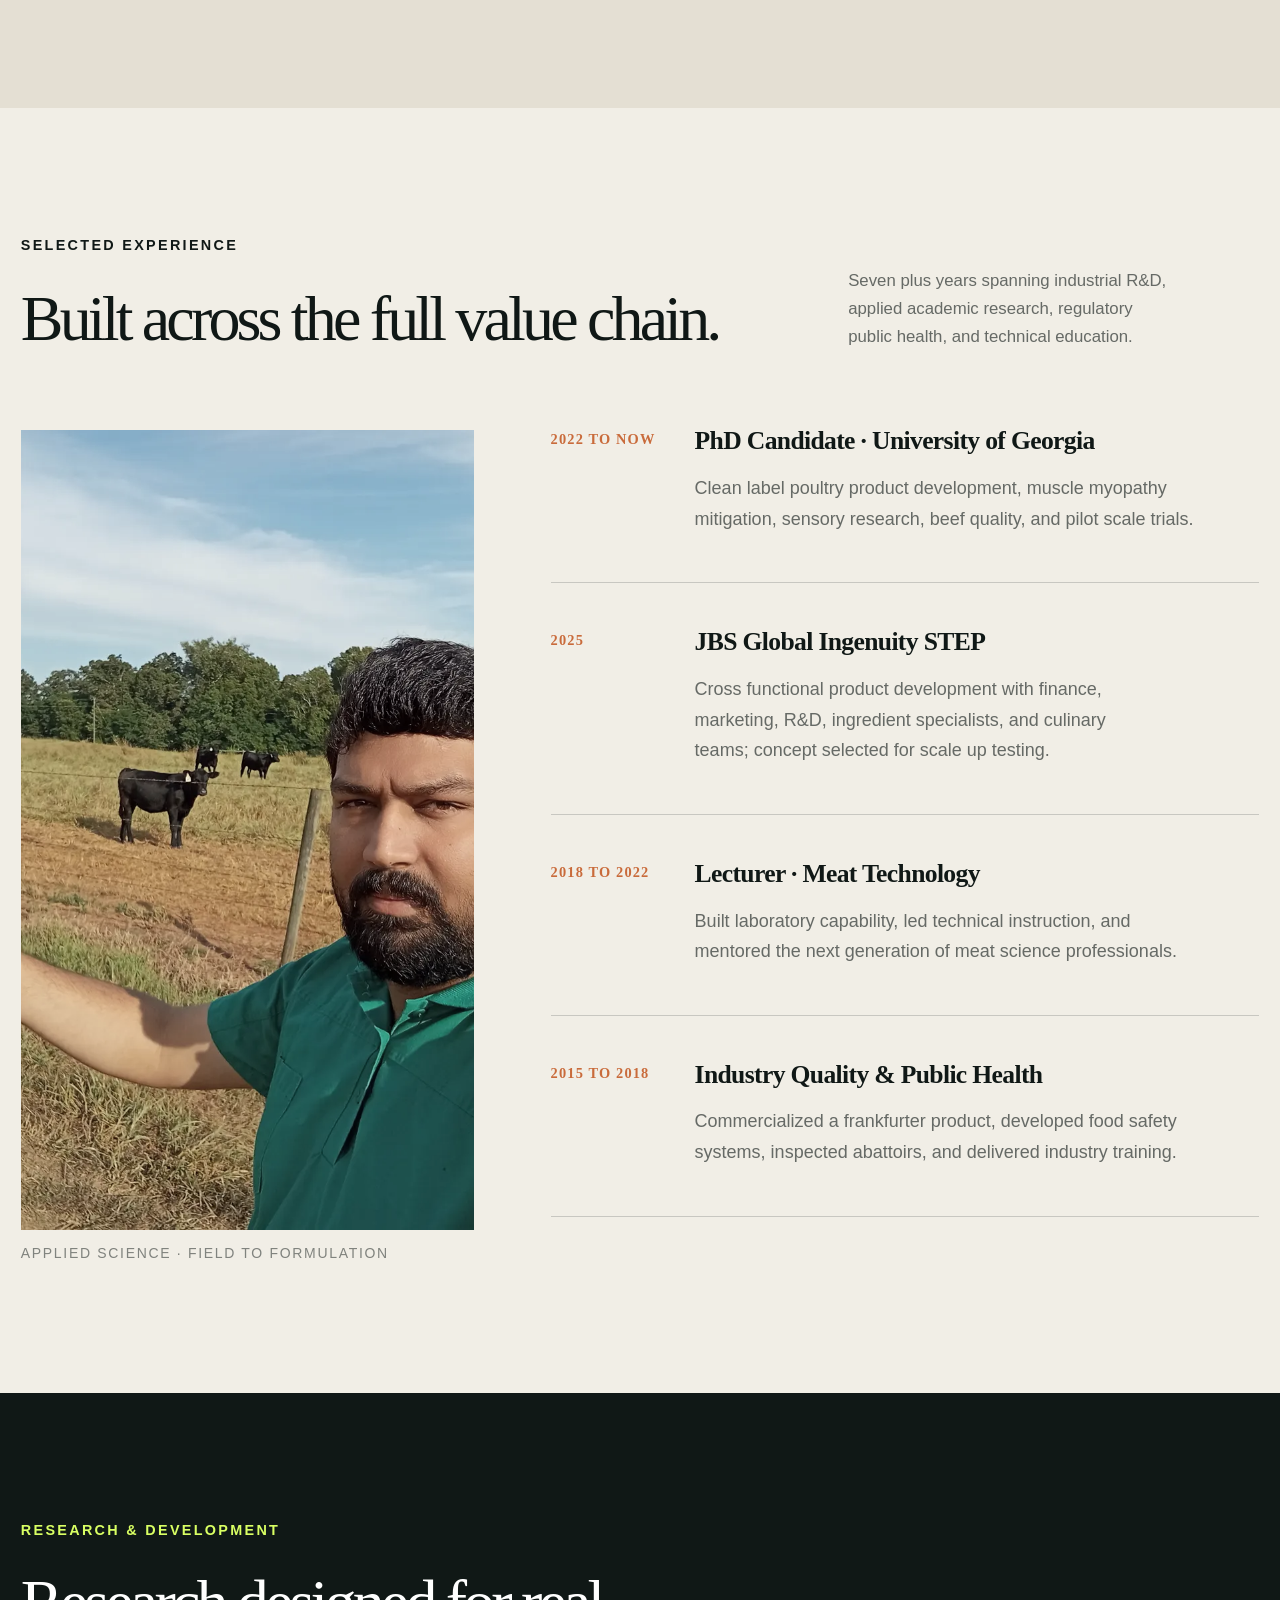
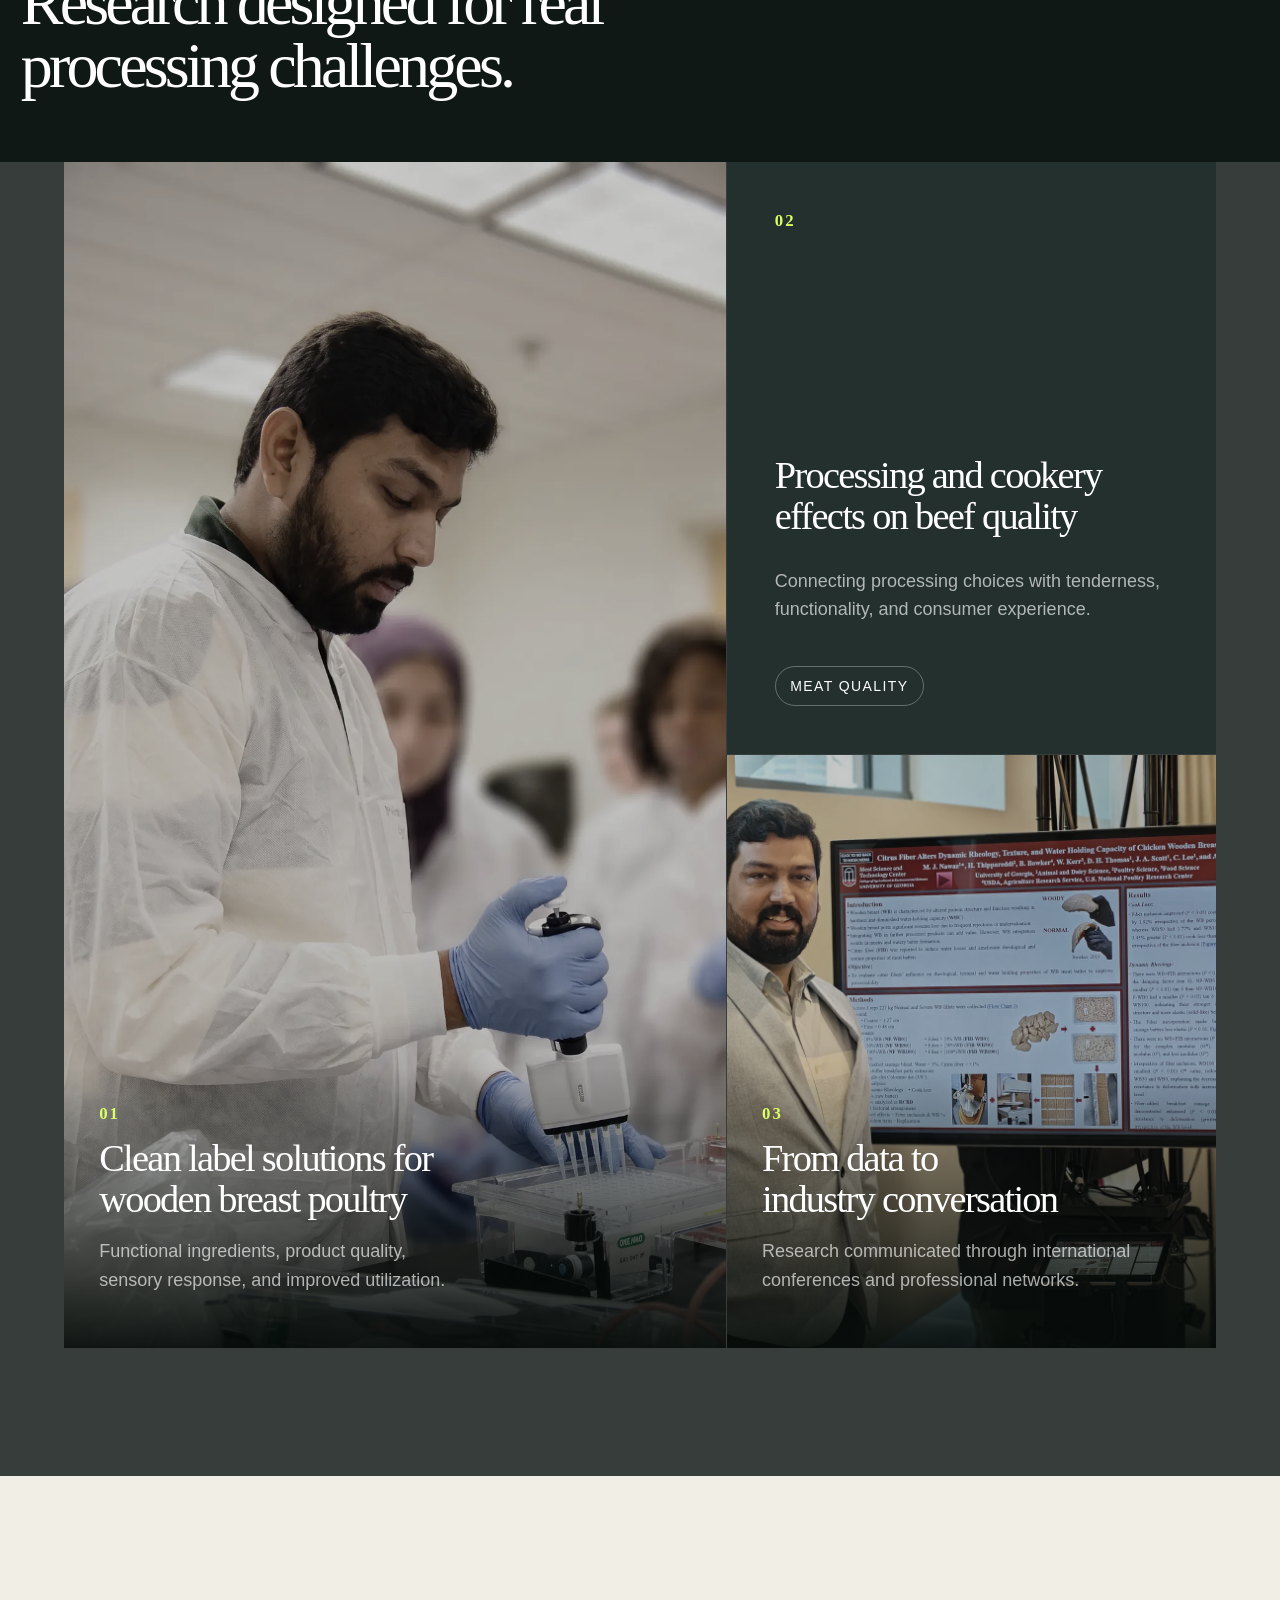
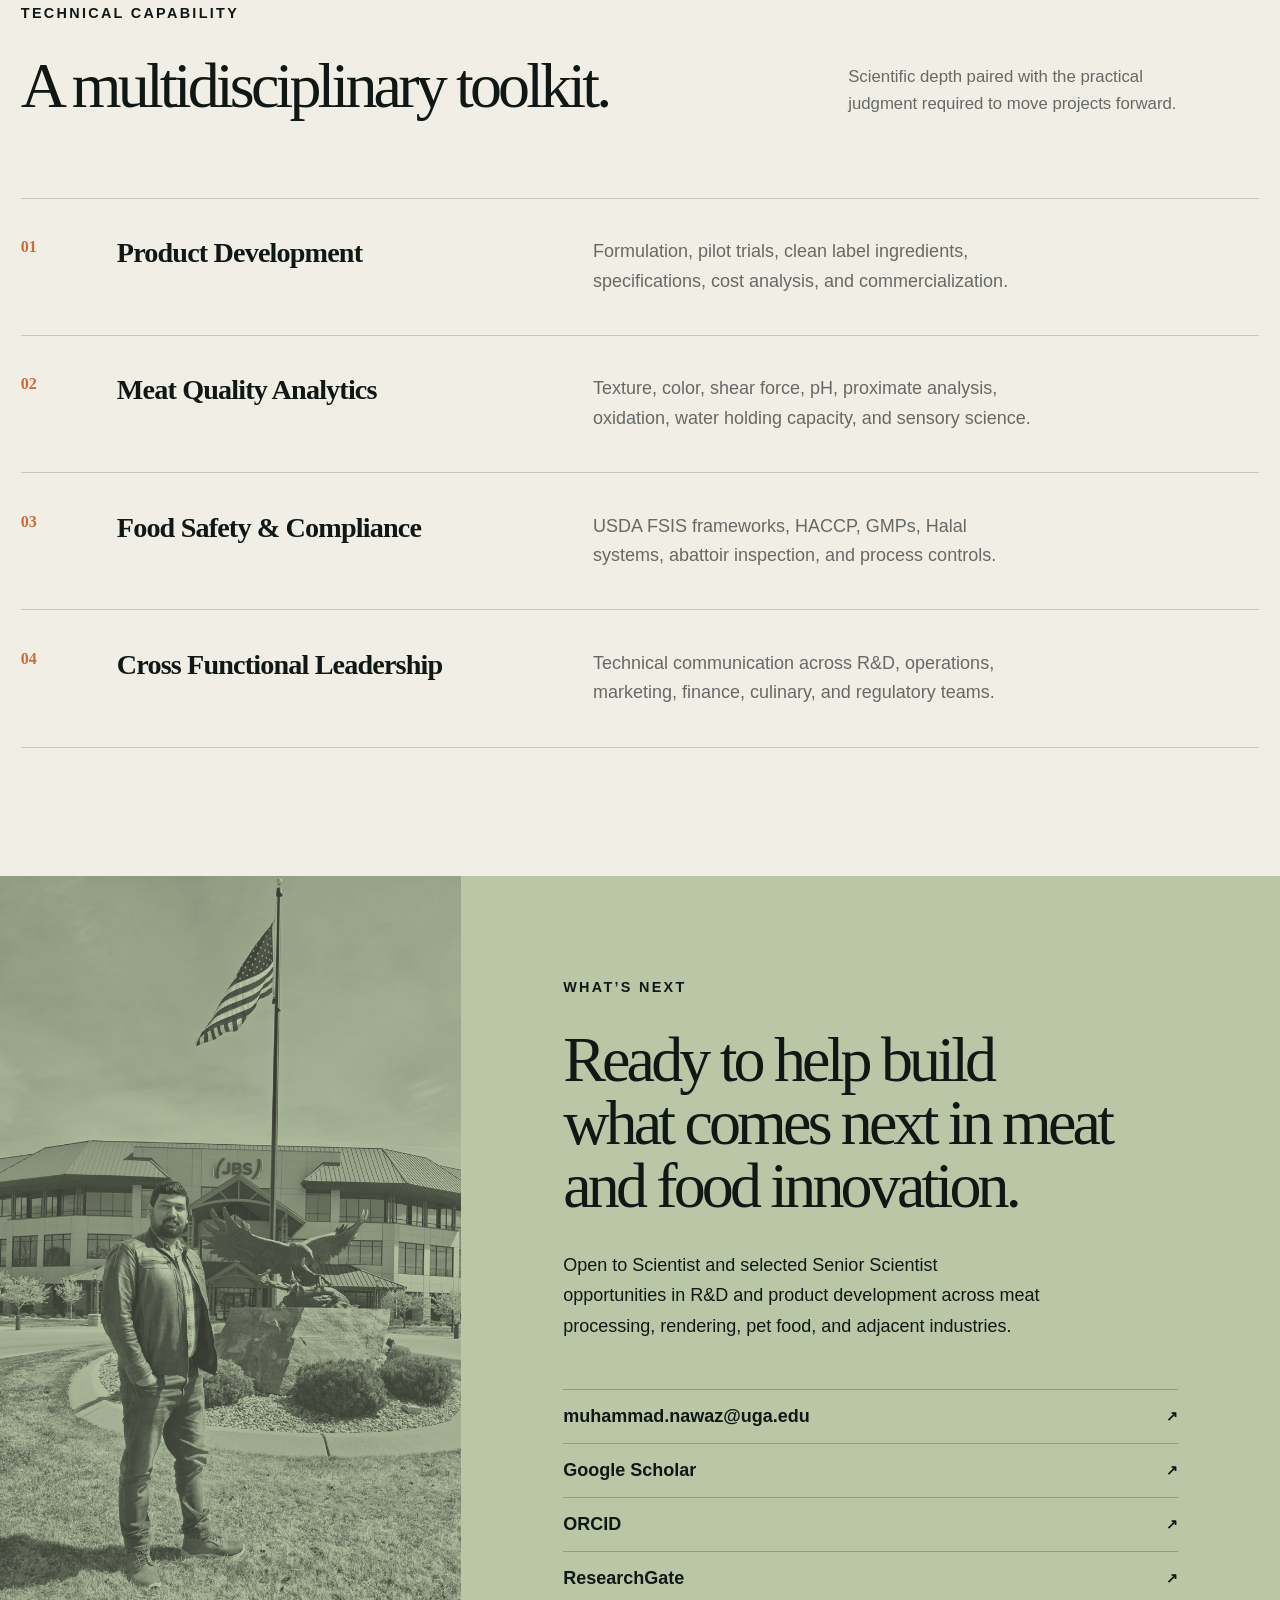
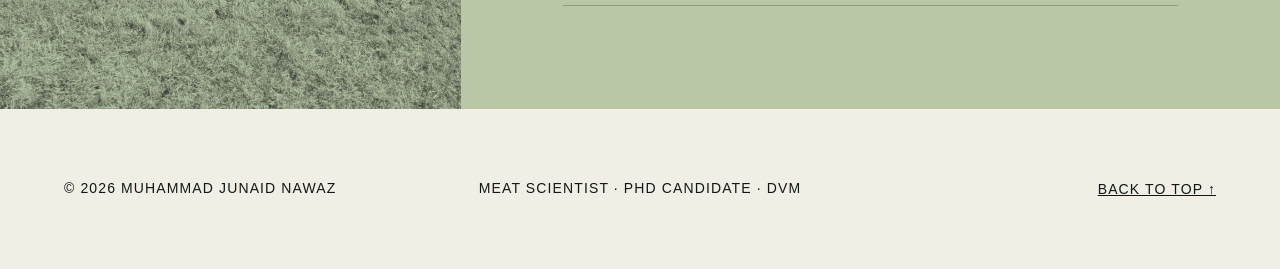
==== commit b362a618: "Add audited premium motion preview" ====
--- a/index.html
+++ b/index.html
@@ -6,6 +6,21 @@
   <meta name="description" content="Muhammad Junaid Nawaz is a Meat Scientist, PhD Candidate, and DVM specializing in R&D, product development, meat quality, and food safety.">
   <meta name="theme-color" content="#101816">
   <title>Muhammad Junaid Nawaz | Meat Scientist</title>
+  <meta property="og:type" content="website">
+  <meta property="og:site_name" content="Muhammad Junaid Nawaz Portfolio">
+  <meta property="og:title" content="Muhammad Junaid Nawaz | Meat Scientist">
+  <meta property="og:description" content="Meat Scientist, PhD Candidate, and DVM connecting applied research with product development, meat quality, and food safety.">
+  <meta property="og:url" content="https://muhammad-junaid-nawaz.github.io/portfolio/">
+  <meta property="og:image" content="https://muhammad-junaid-nawaz.github.io/portfolio/upload/social-preview.png">
+  <meta property="og:image:type" content="image/png">
+  <meta property="og:image:width" content="1731">
+  <meta property="og:image:height" content="909">
+  <meta property="og:image:alt" content="Muhammad Junaid Nawaz, PhD candidate in meat science and research and development">
+  <meta name="twitter:card" content="summary_large_image">
+  <meta name="twitter:title" content="Muhammad Junaid Nawaz | Meat Scientist">
+  <meta name="twitter:description" content="Meat Scientist, PhD Candidate, and DVM connecting applied research with product development, meat quality, and food safety.">
+  <meta name="twitter:image" content="https://muhammad-junaid-nawaz.github.io/portfolio/upload/social-preview.png">
+  <meta name="twitter:image:alt" content="Muhammad Junaid Nawaz, PhD candidate in meat science and research and development">
   <style>
 :root {
   --ink: #101816;
@@ -287,6 +302,8 @@
   </style>
 
   <link rel="stylesheet" href="typography.css">
+  <link rel="stylesheet" href="premium-enhancements.css">
+  <script src="premium-enhancements.js" defer></script>
 </head>
 <body>
   <a class="skip-link" href="#main">Skip to content</a>
--- a/premium-enhancements.css
+++ b/premium-enhancements.css
@@ -0,0 +1,129 @@
+/* Optional premium motion layer for the Home page. */
+
+.hero-copy h1 .premium-word {
+  display: inline-block;
+  opacity: 0;
+  transform: translateY(26px);
+  filter: blur(6px);
+  animation: premium-word-in .7s cubic-bezier(.2, .7, .2, 1) var(--premium-word-delay, 0s) forwards;
+  animation-play-state: paused;
+}
+
+.hero-copy.visible h1 .premium-word {
+  animation-play-state: running;
+}
+
+@keyframes premium-word-in {
+  to {
+    opacity: 1;
+    transform: none;
+    filter: blur(0);
+  }
+}
+
+.hero::after {
+  content: "";
+  position: absolute;
+  z-index: 0;
+  inset: 0;
+  pointer-events: none;
+  background: radial-gradient(600px 320px at 70% 10%, rgba(217, 255, 99, .07), transparent 70%);
+  transform: translate3d(0, var(--premium-hero-parallax, 0), 0);
+}
+
+.hero-grid {
+  position: relative;
+  z-index: 1;
+}
+
+.button-primary,
+.button-resume {
+  position: relative;
+  overflow: hidden;
+  will-change: transform;
+}
+
+.button-primary::after,
+.button-resume::after {
+  content: "";
+  position: absolute;
+  top: 0;
+  left: -70%;
+  width: 50%;
+  height: 100%;
+  pointer-events: none;
+  background: linear-gradient(100deg, transparent, rgba(255, 255, 255, .55), transparent);
+  transform: skewX(-20deg);
+  transition: left .55s;
+}
+
+.button-primary:hover::after,
+.button-resume:hover::after {
+  left: 130%;
+}
+
+.portrait-frame {
+  transform: translateZ(0);
+}
+
+.portrait-frame img {
+  transition: transform 1.2s cubic-bezier(.2, .8, .2, 1);
+}
+
+.project-card::after {
+  content: "";
+  position: absolute;
+  z-index: 1;
+  inset: 0;
+  pointer-events: none;
+  opacity: 0;
+  background: radial-gradient(400px 200px at 50% 0%, rgba(217, 255, 99, .12), transparent 70%);
+  transition: opacity .4s;
+}
+
+.project-overlay,
+.project-dark > * {
+  z-index: 2;
+}
+
+@media (hover: hover) and (pointer: fine) {
+  .hero-visual:hover .portrait-frame img {
+    transform: scale(1.02);
+  }
+
+  .project-card:hover::after {
+    opacity: 1;
+  }
+
+  .capability-list article {
+    transition: background .3s, padding-left .3s;
+  }
+
+  .capability-list article:hover {
+    padding-left: 1rem;
+    background: rgba(217, 255, 99, .08);
+  }
+}
+
+@media (prefers-reduced-motion: reduce) {
+  .hero-copy h1 .premium-word {
+    opacity: 1;
+    transform: none;
+    filter: none;
+    animation: none;
+  }
+
+  .hero::after {
+    transform: none;
+  }
+
+  .button-primary,
+  .button-resume {
+    will-change: auto;
+  }
+
+  .button-primary::after,
+  .button-resume::after {
+    display: none;
+  }
+}
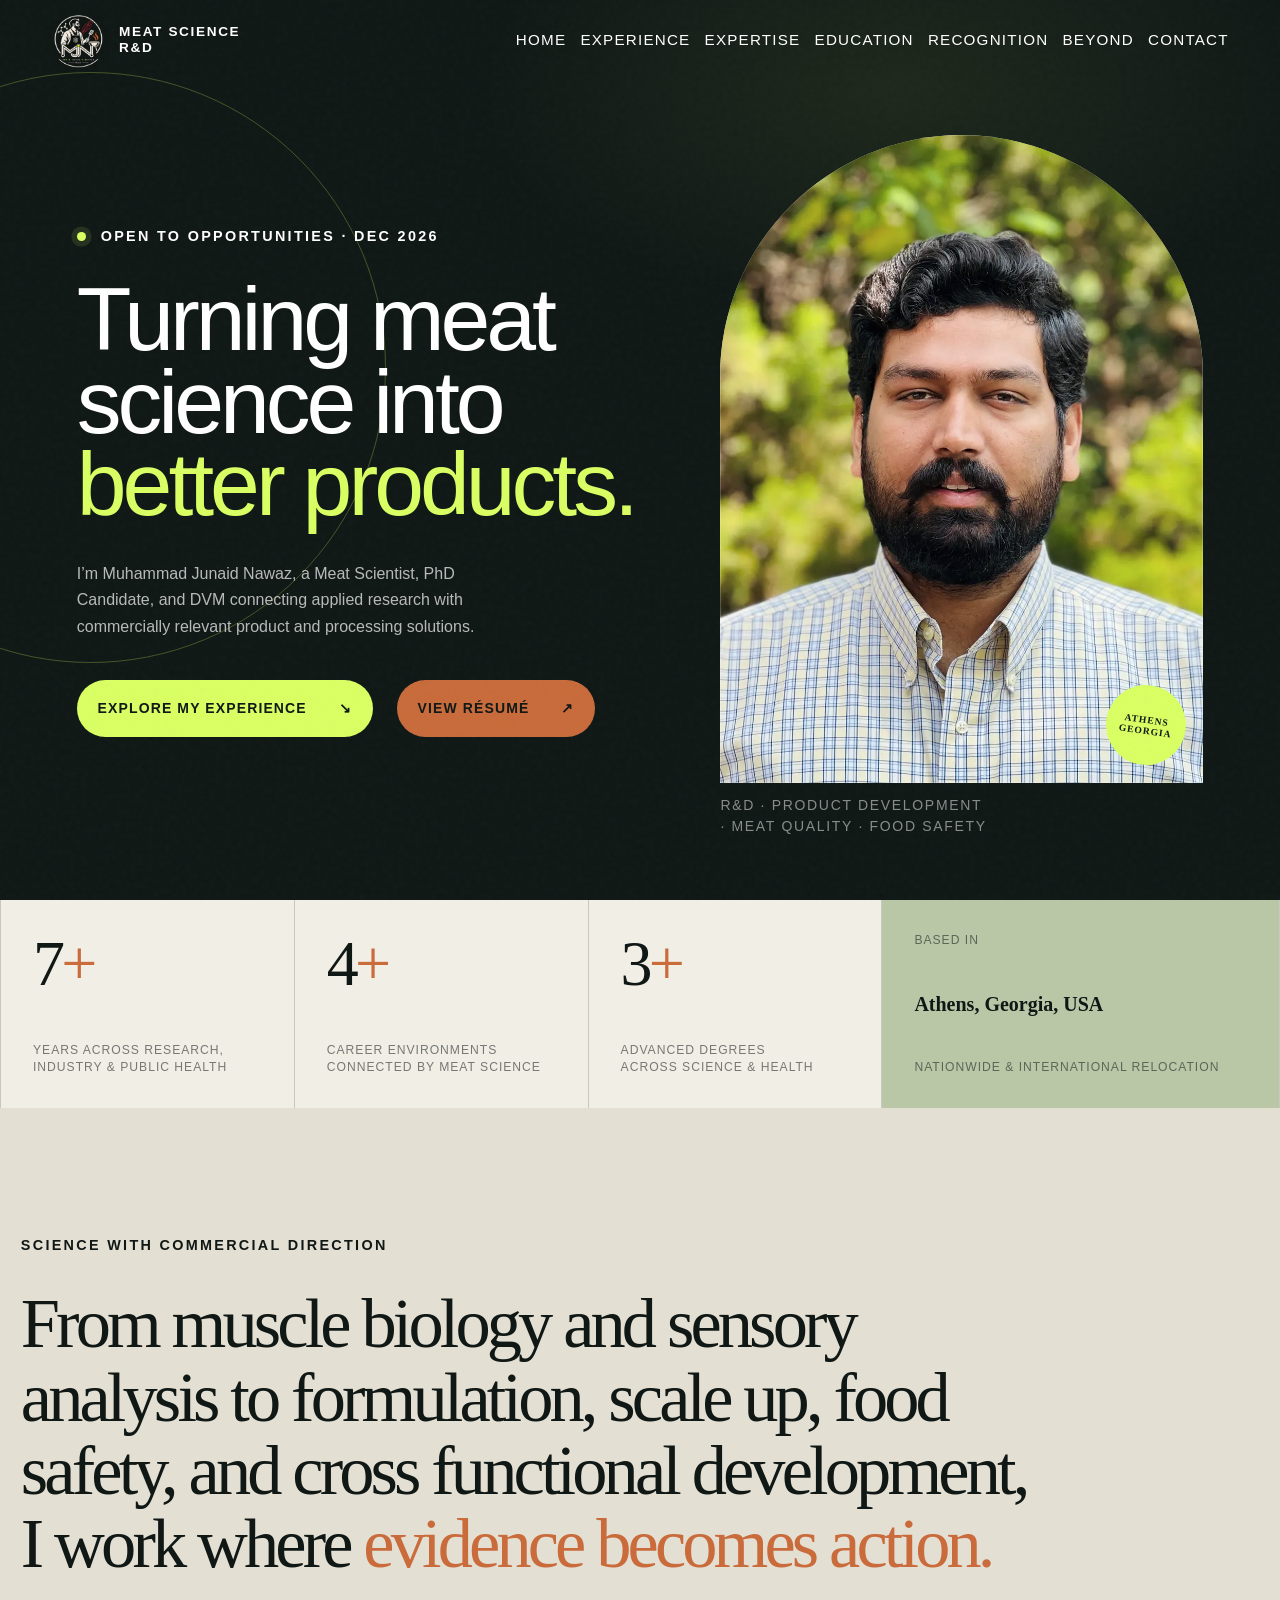
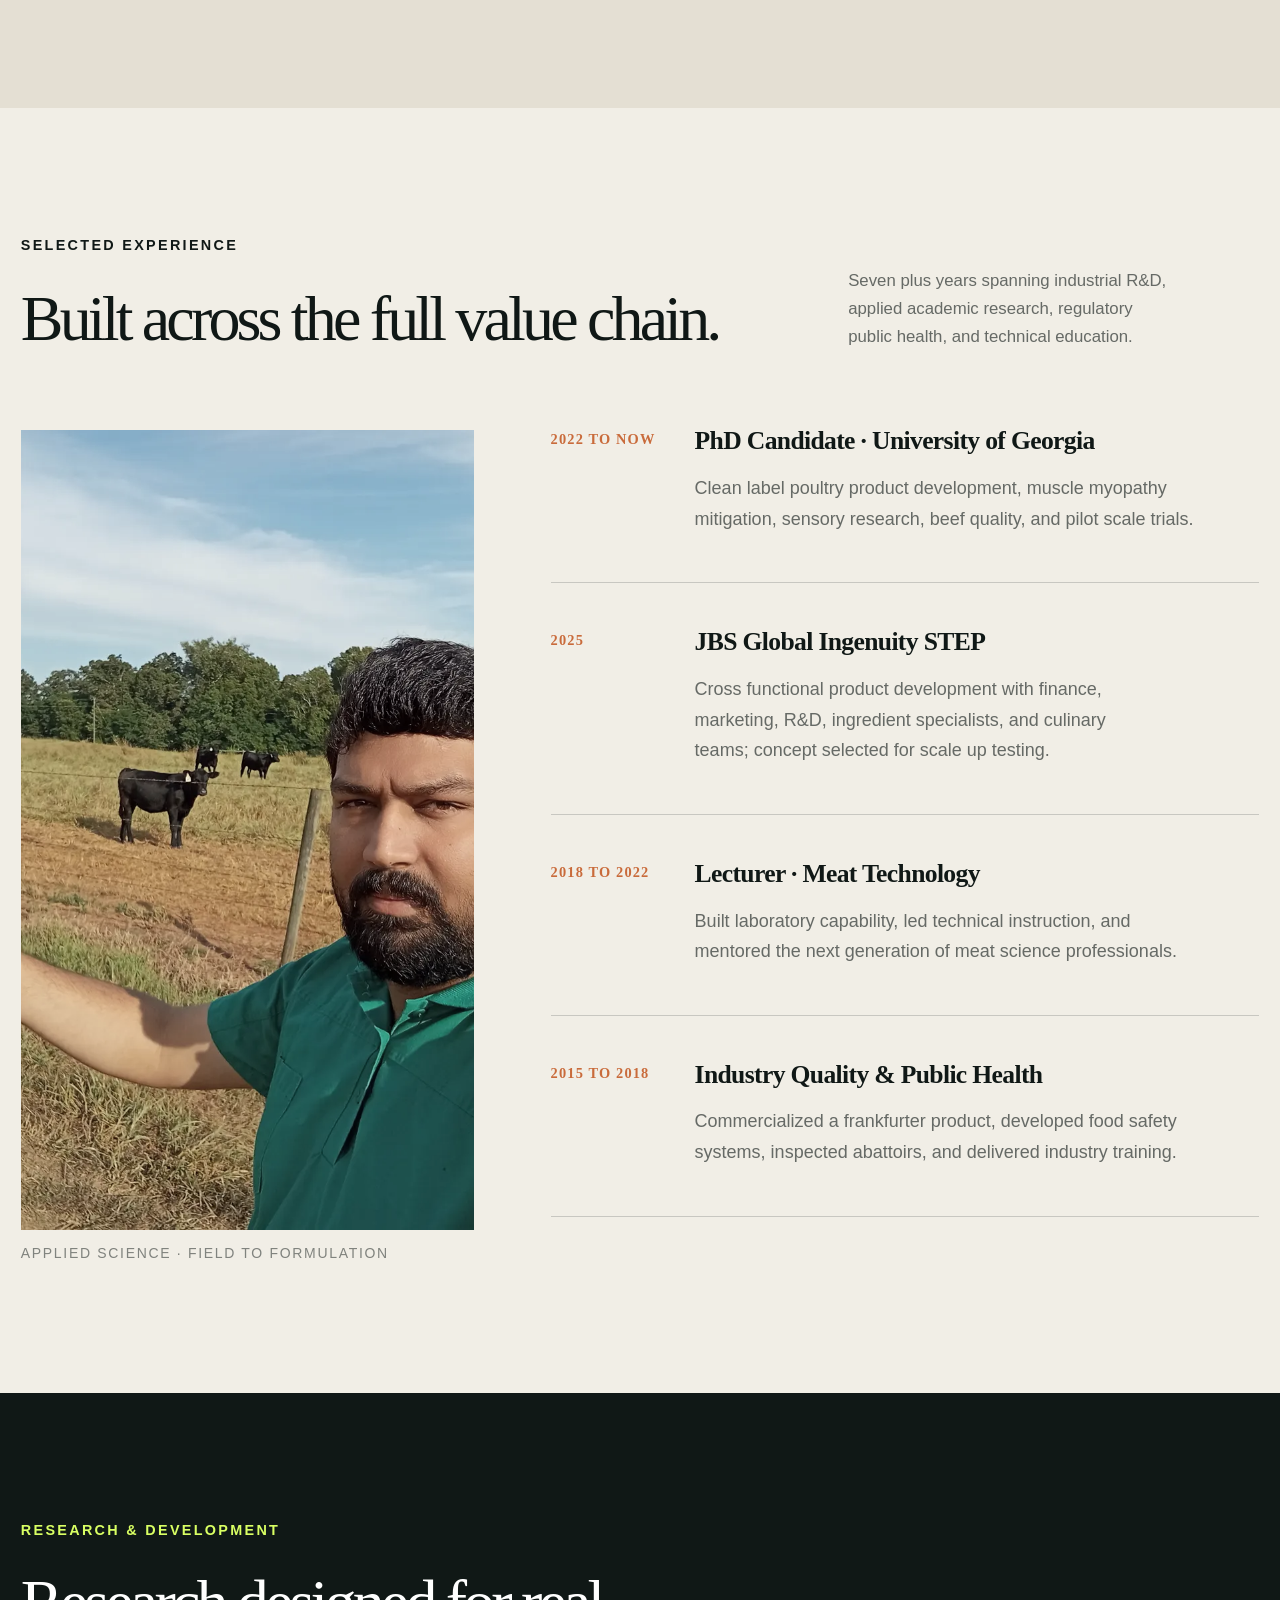
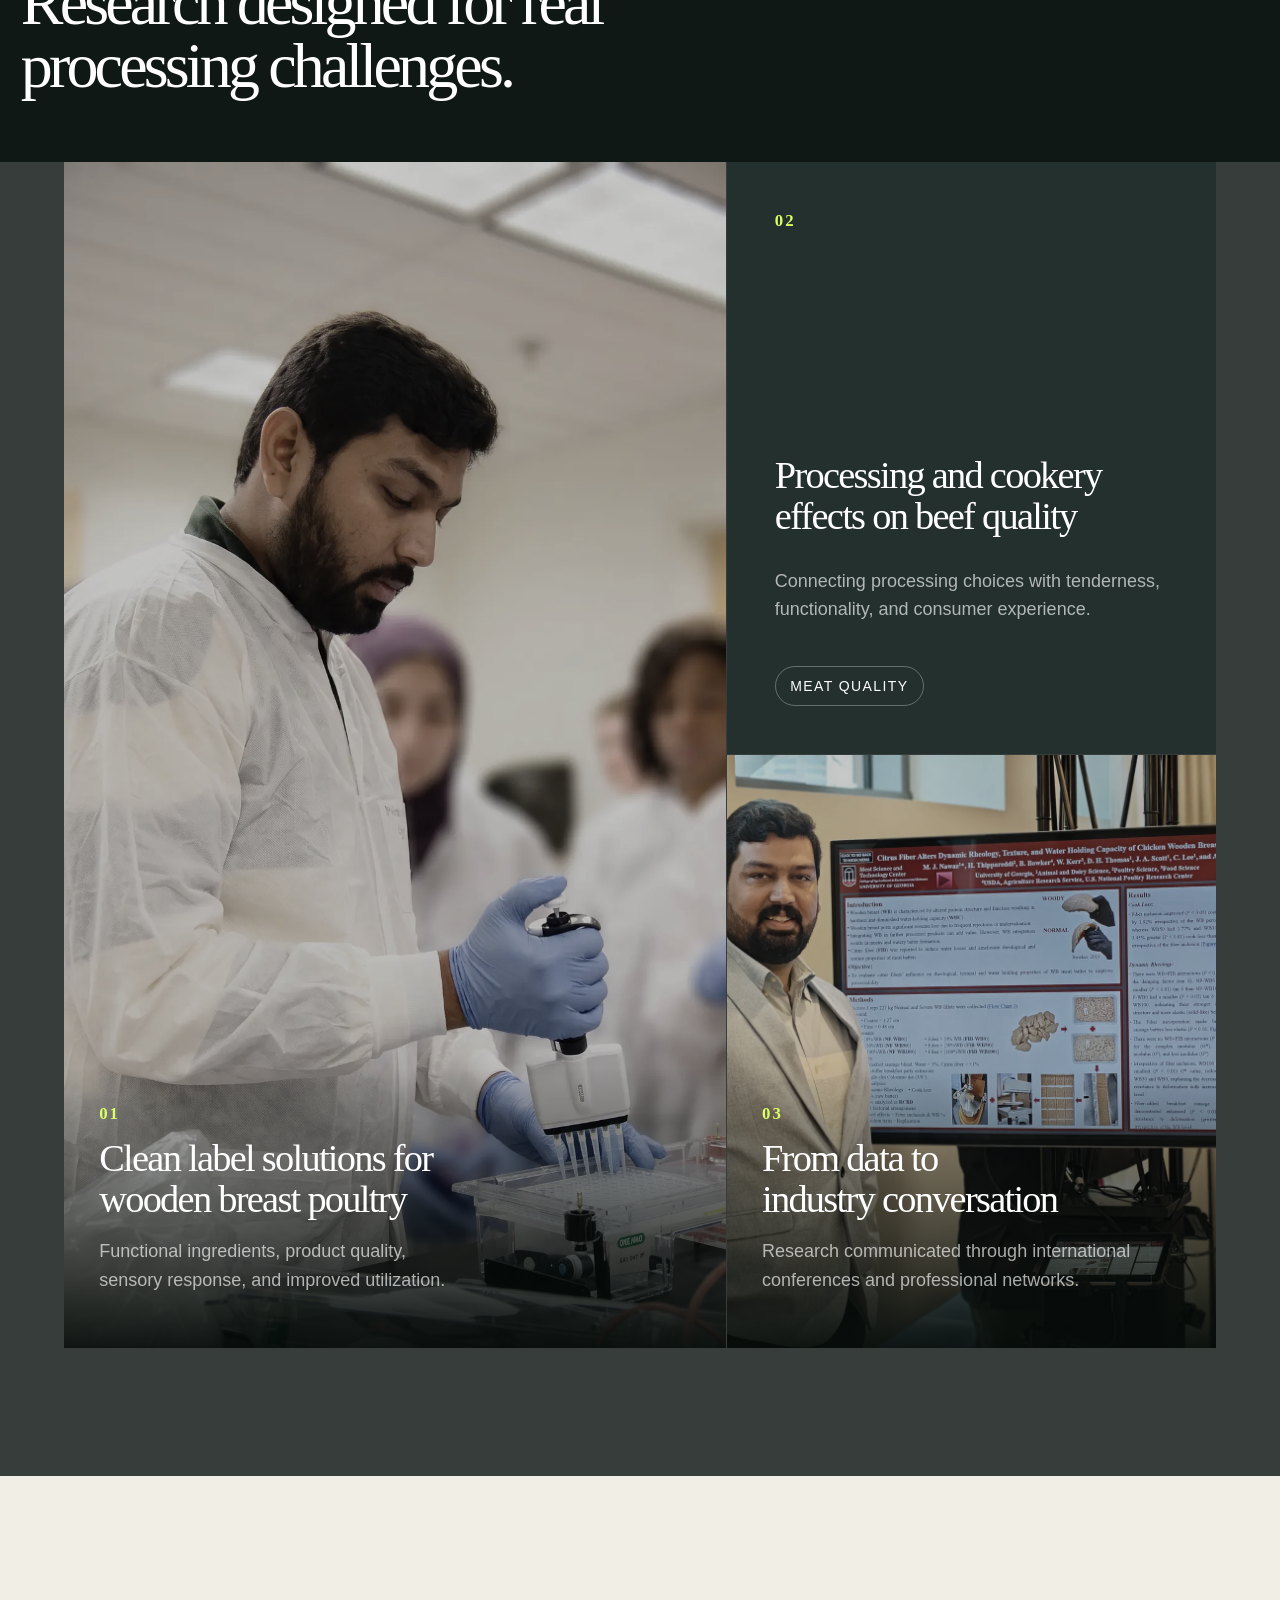
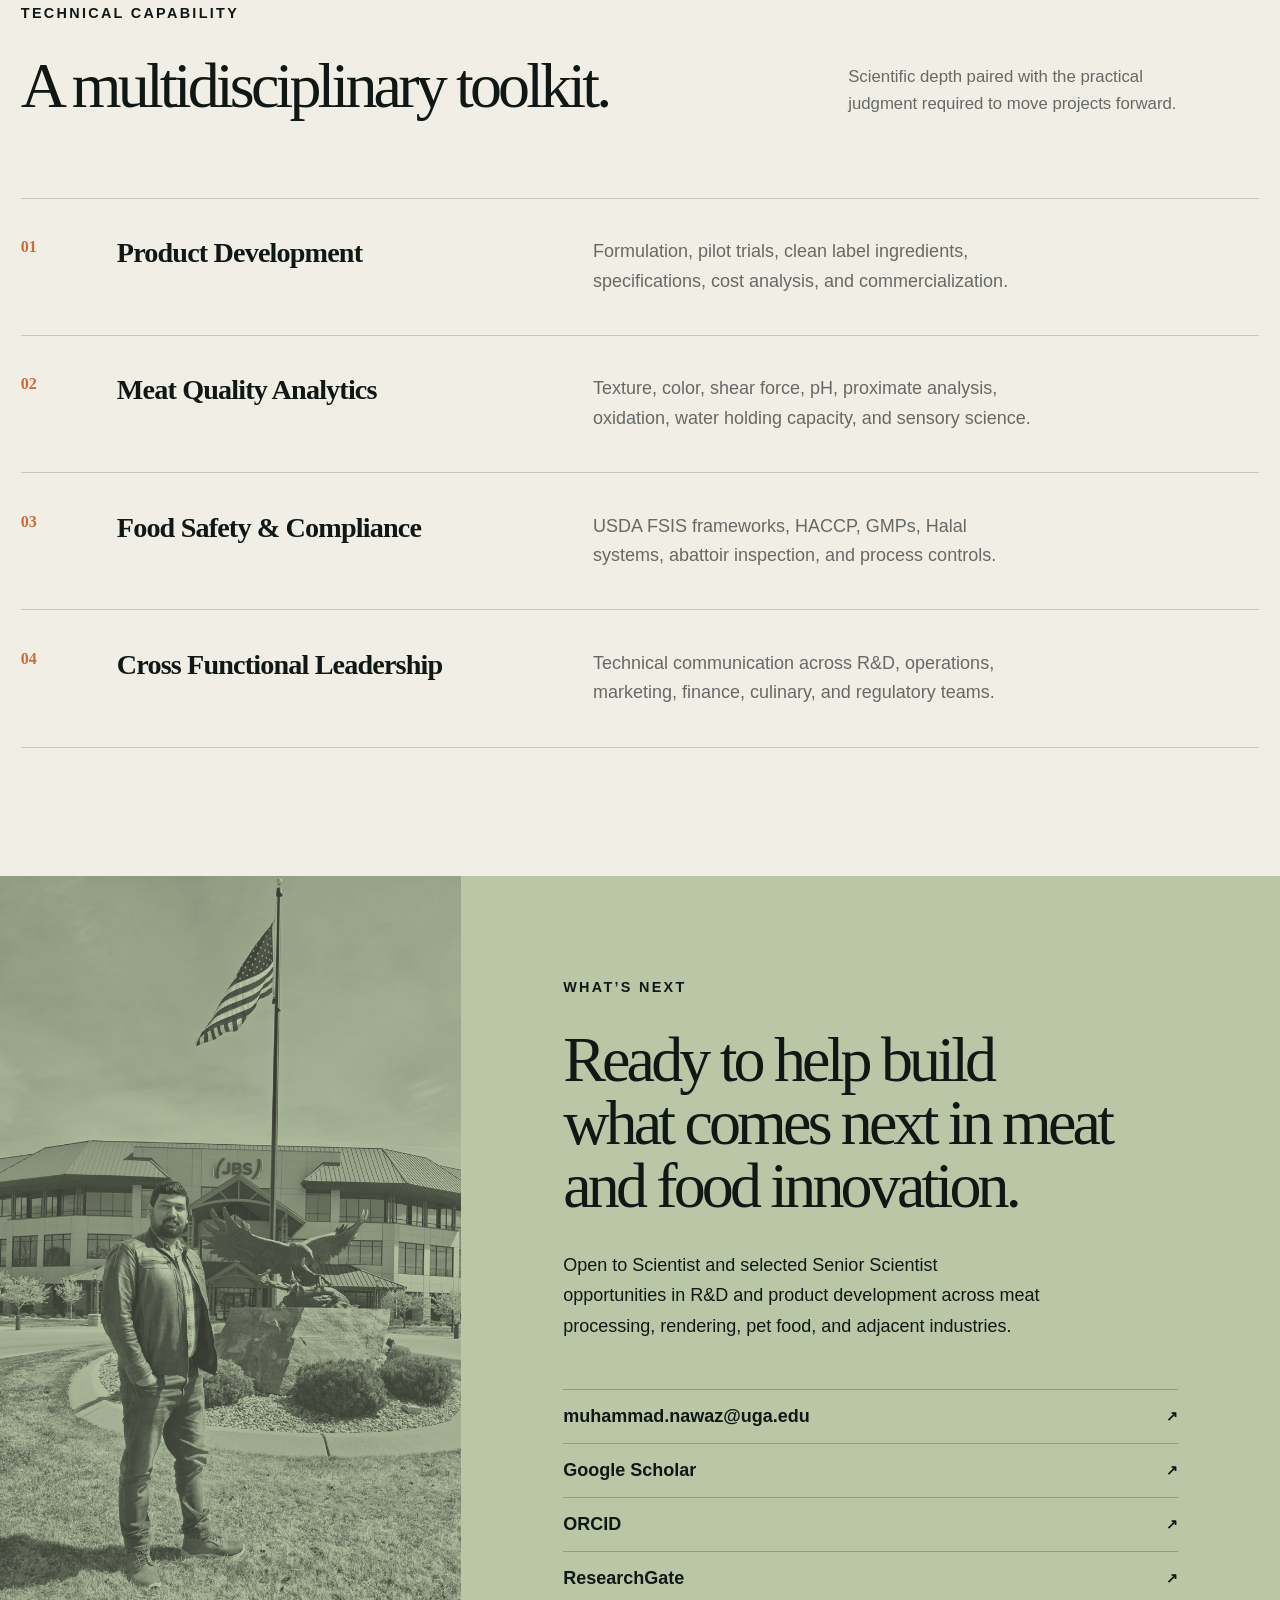
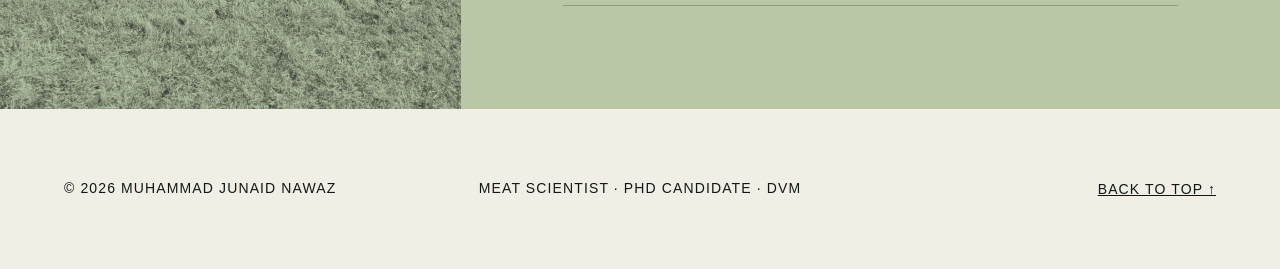
==== commit 69a2f270: "Improve responsive layouts and gallery navigation" ====
--- a/index.html
+++ b/index.html
@@ -303,7 +303,9 @@
 
   <link rel="stylesheet" href="typography.css">
   <link rel="stylesheet" href="premium-enhancements.css">
+  <link rel="stylesheet" href="responsive-fixes.css">
   <script src="premium-enhancements.js" defer></script>
+  <script src="responsive-fixes.js" defer></script>
 </head>
 <body>
   <a class="skip-link" href="#main">Skip to content</a>
--- a/premium-enhancements.css
+++ b/premium-enhancements.css
@@ -28,7 +28,6 @@
   inset: 0;
   pointer-events: none;
   background: radial-gradient(600px 320px at 70% 10%, rgba(217, 255, 99, .07), transparent 70%);
-  transform: translate3d(0, var(--premium-hero-parallax, 0), 0);
 }
 
 .hero-grid {
@@ -40,7 +39,6 @@
 .button-resume {
   position: relative;
   overflow: hidden;
-  will-change: transform;
 }
 
 .button-primary::after,
@@ -53,13 +51,13 @@
   height: 100%;
   pointer-events: none;
   background: linear-gradient(100deg, transparent, rgba(255, 255, 255, .55), transparent);
-  transform: skewX(-20deg);
-  transition: left .55s;
+  transform: translateX(0) skewX(-20deg);
+  transition: transform .55s;
 }
 
 .button-primary:hover::after,
 .button-resume:hover::after {
-  left: 130%;
+  transform: translateX(400%) skewX(-20deg);
 }
 
 .portrait-frame {
@@ -113,15 +111,6 @@
     animation: none;
   }
 
-  .hero::after {
-    transform: none;
-  }
-
-  .button-primary,
-  .button-resume {
-    will-change: auto;
-  }
-
   .button-primary::after,
   .button-resume::after {
     display: none;
--- a/responsive-fixes.css
+++ b/responsive-fixes.css
@@ -0,0 +1,445 @@
+/* Shared responsive corrections for compact desktops, tablets, and phones. */
+
+/* Keep frequently used controls comfortably tappable without changing their label size. */
+.menu-button,
+.site-footer a,
+.citation-link,
+.credential-gallery-control {
+  min-width: 44px;
+  min-height: 44px;
+}
+
+.menu-button,
+.site-footer a,
+.citation-link {
+  align-items: center;
+}
+
+.site-footer a,
+.citation-link {
+  display: inline-flex;
+}
+
+.site-footer a {
+  justify-self: end;
+}
+
+/* The Beyond gallery must size from its column, not from aspect-ratio minimums. */
+.beyond-page main {
+  overflow: visible;
+}
+
+.beyond-page .chapter,
+.beyond-page .gallery,
+.beyond-page .photo {
+  min-width: 0;
+  width: 100%;
+  max-width: 100%;
+}
+
+.beyond-page .photo img {
+  width: 100%;
+}
+
+/* Progressive controls for horizontally scrolling recognition galleries. */
+.credential-gallery-shell {
+  position: relative;
+}
+
+.credential-gallery-controls {
+  display: flex;
+  justify-content: flex-end;
+  gap: .65rem;
+  margin: -1.25rem 0 1rem;
+}
+
+.credential-gallery-control {
+  display: inline-grid;
+  place-items: center;
+  border: 1px solid currentColor;
+  border-radius: 999px;
+  background: transparent;
+  color: currentColor;
+  cursor: pointer;
+  font: 600 .72rem "Manrope", sans-serif;
+  transition: background .2s ease, color .2s ease, opacity .2s ease;
+}
+
+.credential-gallery-control:hover:not(:disabled) {
+  background: var(--copper);
+  border-color: var(--copper);
+  color: white;
+}
+
+.certification-gallery-section .credential-gallery-control:hover:not(:disabled) {
+  background: var(--acid);
+  border-color: var(--acid);
+  color: var(--ink);
+}
+
+.credential-gallery-control:disabled {
+  cursor: default;
+  opacity: .32;
+}
+
+.credential-gallery:focus-visible {
+  outline: 3px solid var(--copper);
+  outline-offset: 4px;
+}
+
+.certification-gallery-section .credential-gallery:focus-visible {
+  outline-color: var(--acid);
+}
+
+/* Switch the crowded seven-link header before it runs out of usable room. */
+@media (max-width: 1120px) {
+  .menu-button {
+    display: flex;
+    justify-content: center;
+    gap: .6rem;
+    cursor: pointer;
+    font-size: .7rem;
+    letter-spacing: .1em;
+    text-transform: uppercase;
+  }
+
+  .menu-lines,
+  .menu-lines::before {
+    display: block;
+    width: 1.25rem;
+    height: 1px;
+    background: currentColor;
+    content: "";
+    transition: transform .25s;
+  }
+
+  .menu-lines::before {
+    transform: translateY(-5px);
+  }
+
+  .menu-button[aria-expanded="true"] .menu-lines {
+    transform: rotate(45deg);
+  }
+
+  .menu-button[aria-expanded="true"] .menu-lines::before {
+    transform: rotate(-90deg);
+  }
+
+  .site-nav {
+    position: absolute;
+    inset: 100% 0 auto;
+    display: none;
+    flex-direction: column;
+    align-items: stretch;
+    gap: 0;
+    padding: 1rem 1.3rem 1.5rem;
+    border-bottom: 1px solid rgba(16, 24, 22, .18);
+    background: var(--paper);
+    color: var(--ink);
+  }
+
+  .site-nav.open {
+    display: flex;
+  }
+
+  .site-nav a {
+    display: flex;
+    align-items: center;
+    min-height: 44px;
+    padding-inline: .25rem;
+    border-bottom: 1px solid rgba(16, 24, 22, .14);
+  }
+
+  .site-nav a[aria-current="page"] {
+    color: var(--copper);
+  }
+
+  .beyond-page .photo.wide {
+    aspect-ratio: auto;
+  }
+}
+
+/* Portrait tablets and narrow laptop windows get a deliberate one-column composition. */
+@media (min-width: 901px) and (max-width: 1120px) {
+  .hero-grid,
+  .experience-hero,
+  .expertise-hero,
+  .education-hero,
+  .recognition-hero,
+  .beyond-page .hero,
+  .contact-hero {
+    grid-template-columns: minmax(0, 1fr);
+    min-height: auto;
+    gap: 3rem;
+    padding-top: 8.5rem;
+    padding-bottom: 4.5rem;
+  }
+
+  .hero-copy h1,
+  .experience-hero-copy h1,
+  .expertise-hero-copy h1,
+  .education-hero-copy h1,
+  .recognition-hero h1,
+  .beyond-page .hero h1,
+  .contact-hero-copy h1 {
+    max-width: 14ch;
+    font-size: clamp(3.5rem, 7vw, 5rem);
+  }
+
+  .hero-visual,
+  .experience-hero-image,
+  .education-hero-visual,
+  .recognition-hero-grid,
+  .contact-portrait {
+    width: min(70%, 640px);
+    margin-left: auto;
+  }
+
+  .portrait-frame img,
+  .experience-hero-image img,
+  .education-hero-visual img,
+  .contact-portrait img {
+    height: min(48svh, 520px);
+    min-height: 400px;
+  }
+
+  .expertise-orbit {
+    width: min(62vw, 560px);
+    margin: 1rem auto 0;
+  }
+
+  .beyond-page .hero-visual {
+    width: min(78%, 680px);
+    min-height: 32rem;
+  }
+}
+
+/* Short landscape screens need a compact first view even when they are wide. */
+@media (min-width: 1121px) and (max-height: 820px) {
+  .hero-grid,
+  .experience-hero,
+  .expertise-hero,
+  .education-hero,
+  .recognition-hero,
+  .beyond-page .hero,
+  .contact-hero {
+    min-height: 100svh;
+    gap: clamp(2rem, 4vw, 5rem);
+    padding-top: 6.75rem;
+    padding-bottom: 2.25rem;
+  }
+
+  .hero-copy h1,
+  .experience-hero-copy h1,
+  .expertise-hero-copy h1,
+  .education-hero-copy h1,
+  .recognition-hero h1,
+  .beyond-page .hero h1,
+  .contact-hero-copy h1 {
+    font-size: clamp(3rem, 5.2vw, 4.9rem);
+  }
+
+  .portrait-frame img,
+  .experience-hero-image img,
+  .education-hero-visual img,
+  .contact-portrait img {
+    height: min(60vh, 520px);
+    min-height: 0;
+  }
+
+  .recognition-hero-grid article {
+    min-height: 12rem;
+  }
+
+  .beyond-page .hero-visual {
+    min-height: 30rem;
+  }
+}
+
+@media (max-width: 900px) {
+  .hero-grid,
+  .experience-hero,
+  .expertise-hero,
+  .education-hero,
+  .recognition-hero,
+  .beyond-page .hero,
+  .contact-hero {
+    grid-template-columns: minmax(0, 1fr);
+    min-height: auto;
+    gap: 2.5rem;
+    padding-top: 8.25rem;
+    padding-bottom: 3.5rem;
+  }
+
+  .hero-copy h1,
+  .experience-hero-copy h1,
+  .expertise-hero-copy h1,
+  .education-hero-copy h1,
+  .recognition-hero h1,
+  .beyond-page .hero h1,
+  .contact-hero-copy h1 {
+    max-width: 14ch;
+    font-size: clamp(3.25rem, 7vw, 4.5rem);
+    line-height: .98;
+  }
+
+  .portrait-frame img,
+  .experience-hero-image img,
+  .education-hero-visual img,
+  .contact-portrait img {
+    height: min(52svh, 460px);
+    min-height: 340px;
+  }
+
+  .expertise-orbit {
+    width: min(72vw, 520px);
+  }
+
+  .recognition-hero-grid article {
+    min-height: 10rem;
+  }
+
+  .beyond-page .hero-visual {
+    min-height: clamp(24rem, 65svh, 31rem);
+  }
+
+  .beyond-page .photo,
+  .beyond-page .photo.tall {
+    min-height: clamp(22rem, 72vw, 28rem);
+  }
+
+  .credential-gallery-controls {
+    justify-content: flex-start;
+    margin-top: 0;
+  }
+
+  .site-footer a {
+    justify-self: start;
+  }
+}
+
+@media (max-width: 600px) {
+  .hero-grid,
+  .experience-hero,
+  .expertise-hero,
+  .education-hero,
+  .recognition-hero,
+  .beyond-page .hero,
+  .contact-hero {
+    gap: 2rem;
+    padding-top: 7.5rem;
+    padding-bottom: 3rem;
+  }
+
+  .hero-copy h1,
+  .experience-hero-copy h1,
+  .expertise-hero-copy h1,
+  .education-hero-copy h1,
+  .recognition-hero h1,
+  .beyond-page .hero h1,
+  .contact-hero-copy h1 {
+    font-size: clamp(2.9rem, 12vw, 3.4rem);
+  }
+
+  .hero-intro,
+  .experience-hero-copy > p:last-child,
+  .expertise-hero-copy > p:last-child,
+  .education-hero-copy > p:last-child,
+  .recognition-hero > div:first-child > p:last-child,
+  .contact-hero-copy > p:last-of-type {
+    margin-top: 1.5rem;
+  }
+
+  .hero-visual,
+  .experience-hero-image,
+  .education-hero-visual,
+  .recognition-hero-grid,
+  .contact-portrait {
+    width: 100%;
+  }
+
+  .portrait-frame img,
+  .experience-hero-image img,
+  .education-hero-visual img,
+  .contact-portrait img {
+    height: min(48svh, 410px);
+    min-height: 300px;
+  }
+
+  .expertise-orbit {
+    width: min(86vw, 410px);
+  }
+
+  .recognition-hero-grid article {
+    min-height: 8.5rem;
+    padding: 1.15rem;
+  }
+
+  .role,
+  .degree {
+    min-height: auto;
+    padding-top: 4.5rem;
+    padding-bottom: 4.5rem;
+  }
+
+  .role-heading h2,
+  .degree header h2 {
+    font-size: clamp(2.55rem, 11vw, 3.6rem);
+  }
+
+  .role-media img {
+    max-height: none;
+    aspect-ratio: .9;
+  }
+
+  .domain-visual img {
+    min-height: clamp(22rem, 110vw, 32rem);
+  }
+
+  .commercial-project,
+  .commercial-project-gallery {
+    min-height: auto;
+  }
+
+  .commercial-project-gallery {
+    height: min(165vw, 42rem);
+  }
+
+  .project-card,
+  .project-featured {
+    min-height: 24rem;
+  }
+
+  .section-pad,
+  .journey,
+  .chapter,
+  .passions,
+  .credential-gallery-section {
+    padding-top: 4.5rem;
+    padding-bottom: 4.5rem;
+  }
+
+  .beyond-page .hero-visual {
+    min-height: 25rem;
+  }
+
+  .beyond-page .photo,
+  .beyond-page .photo.tall {
+    min-height: clamp(20rem, 108vw, 26rem);
+  }
+
+  .credential-gallery {
+    grid-auto-columns: min(82vw, 320px);
+    scroll-padding-inline: 0;
+  }
+}
+
+@media (prefers-reduced-motion: reduce) {
+  .credential-gallery {
+    scroll-behavior: auto;
+  }
+
+  .credential-gallery-control {
+    transition: none;
+  }
+}
